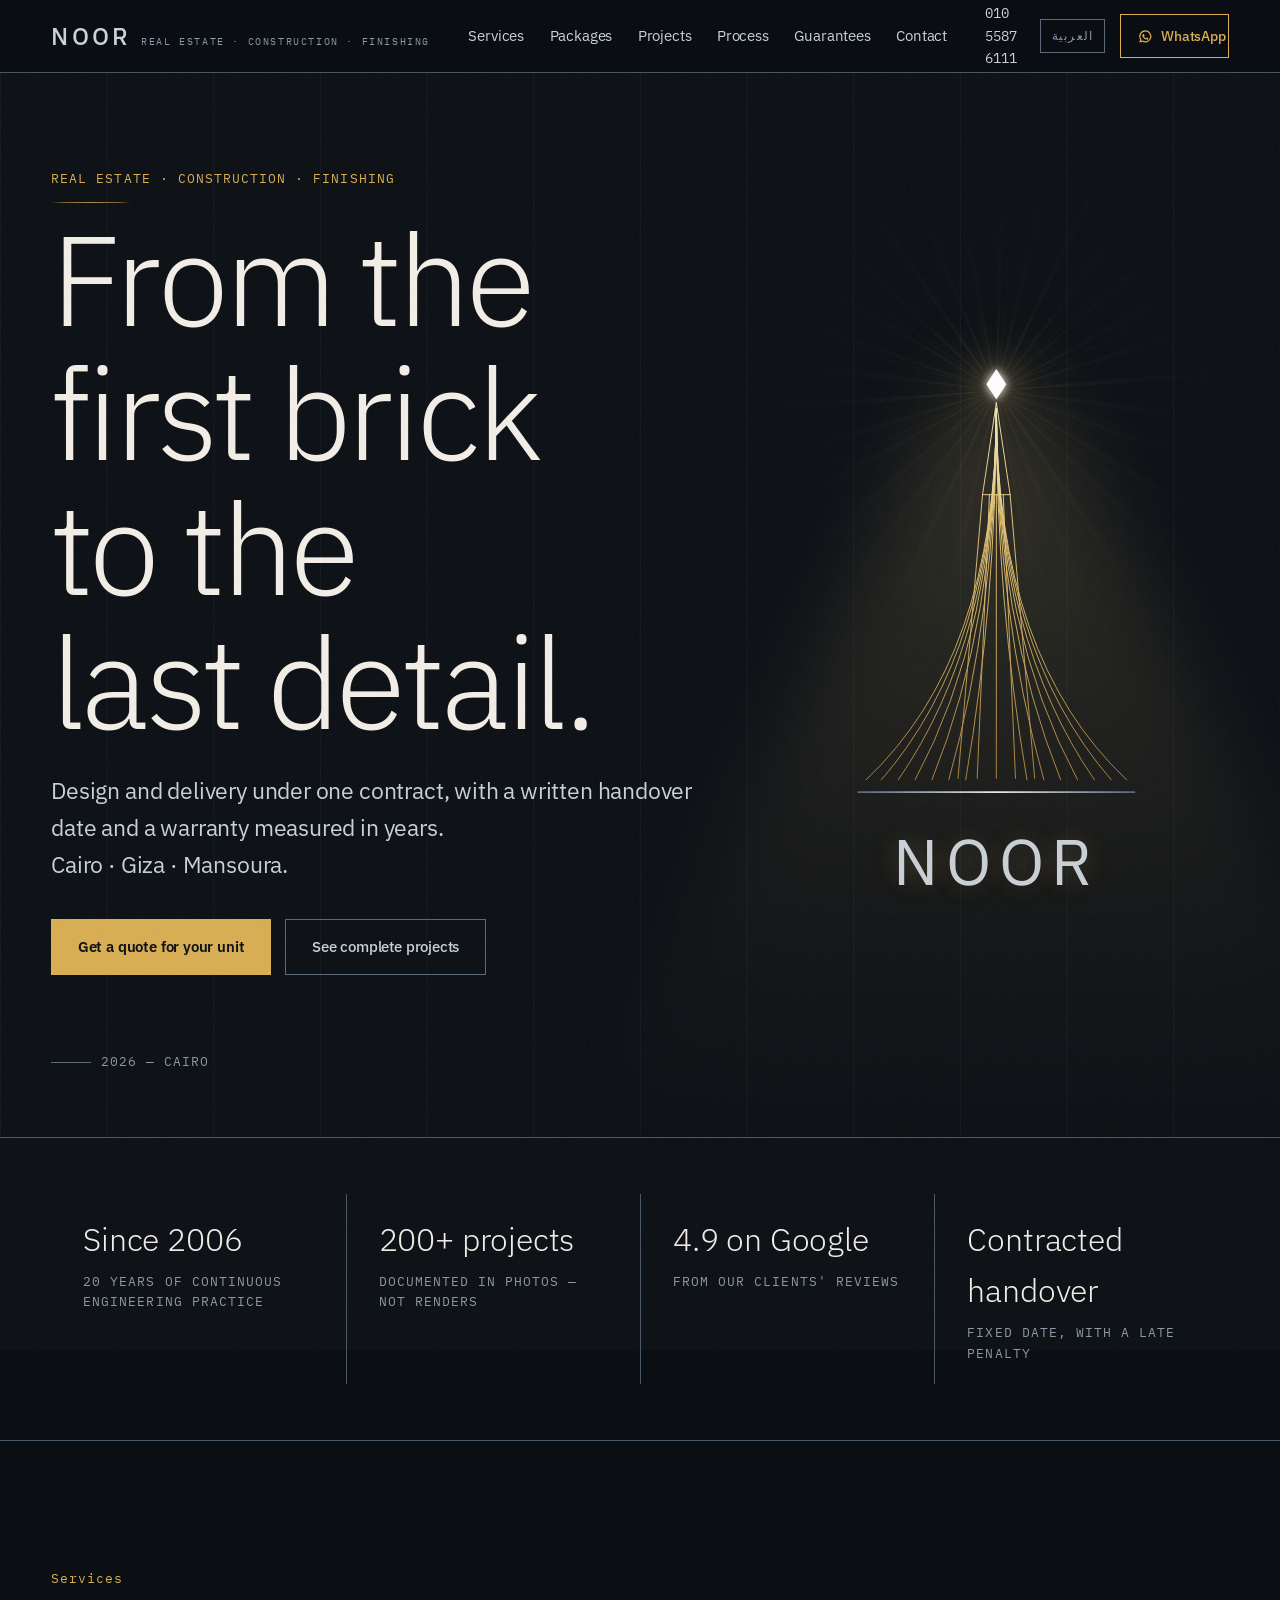
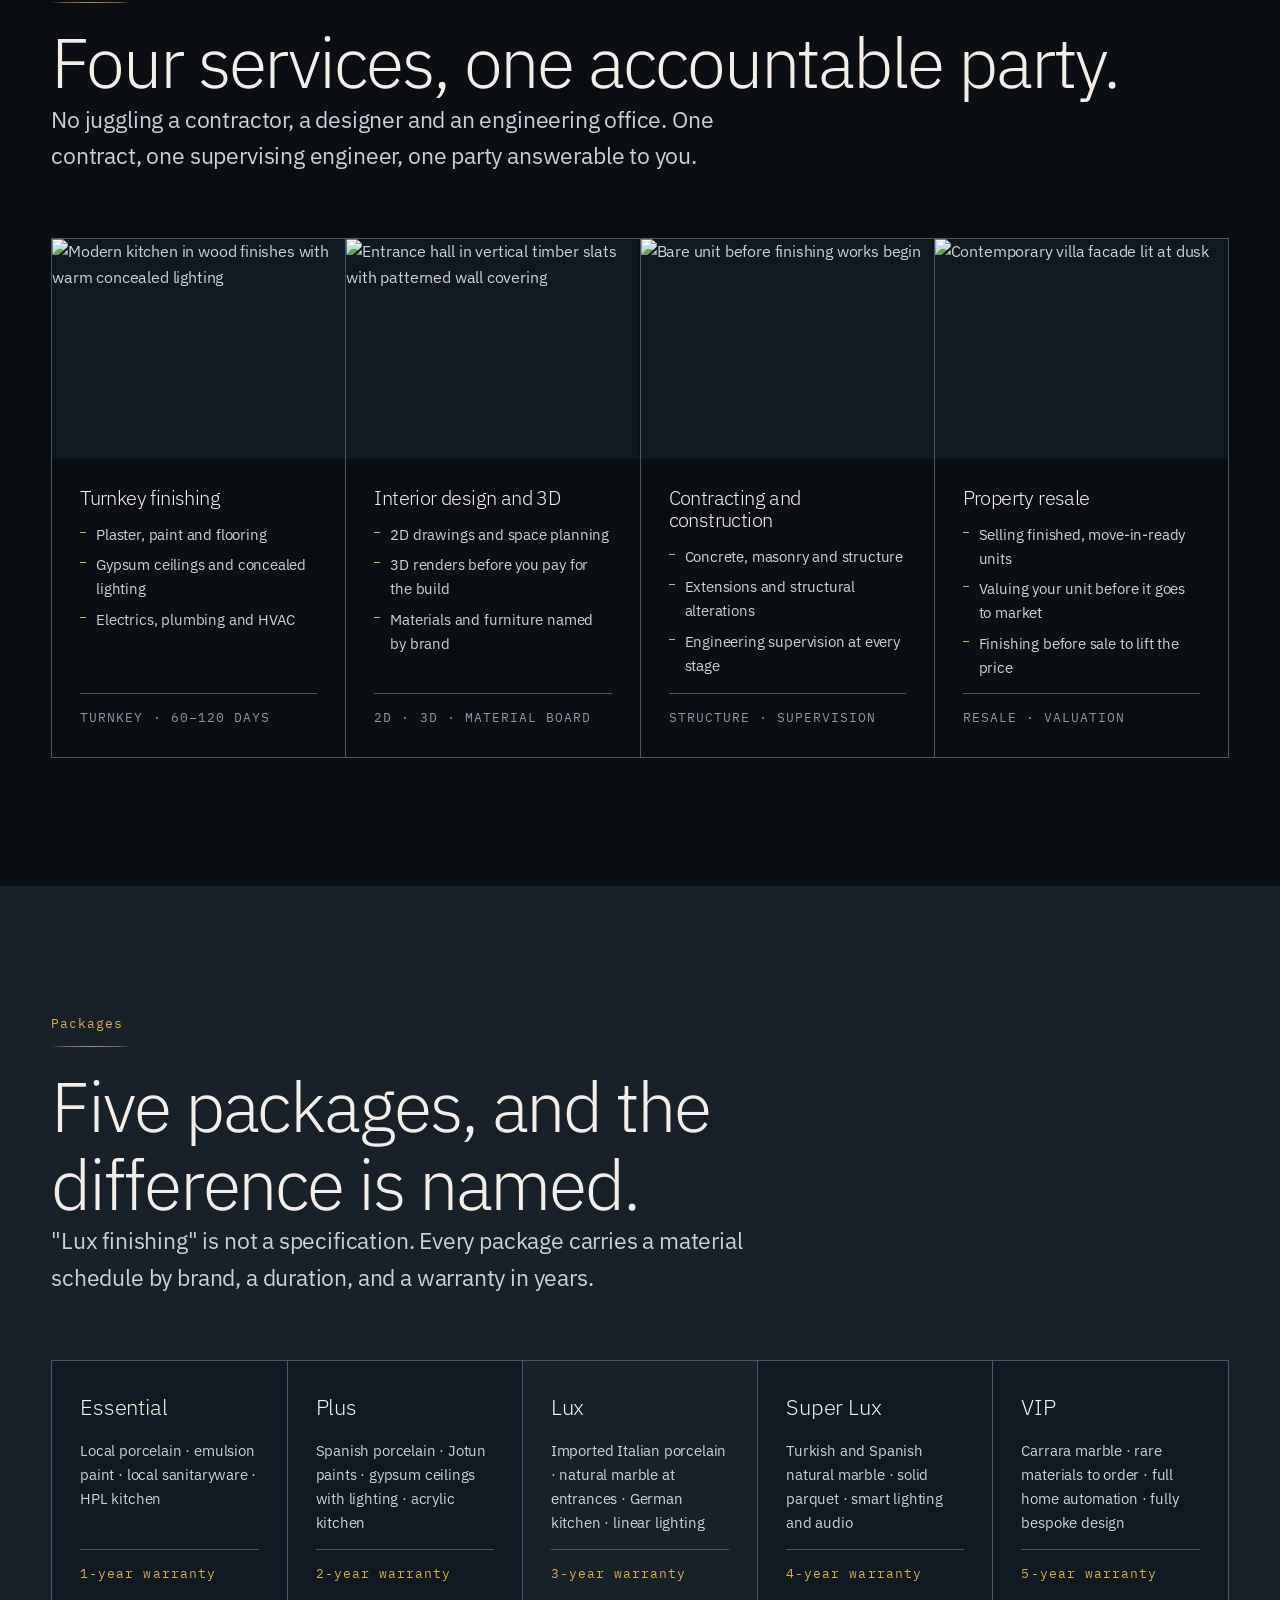
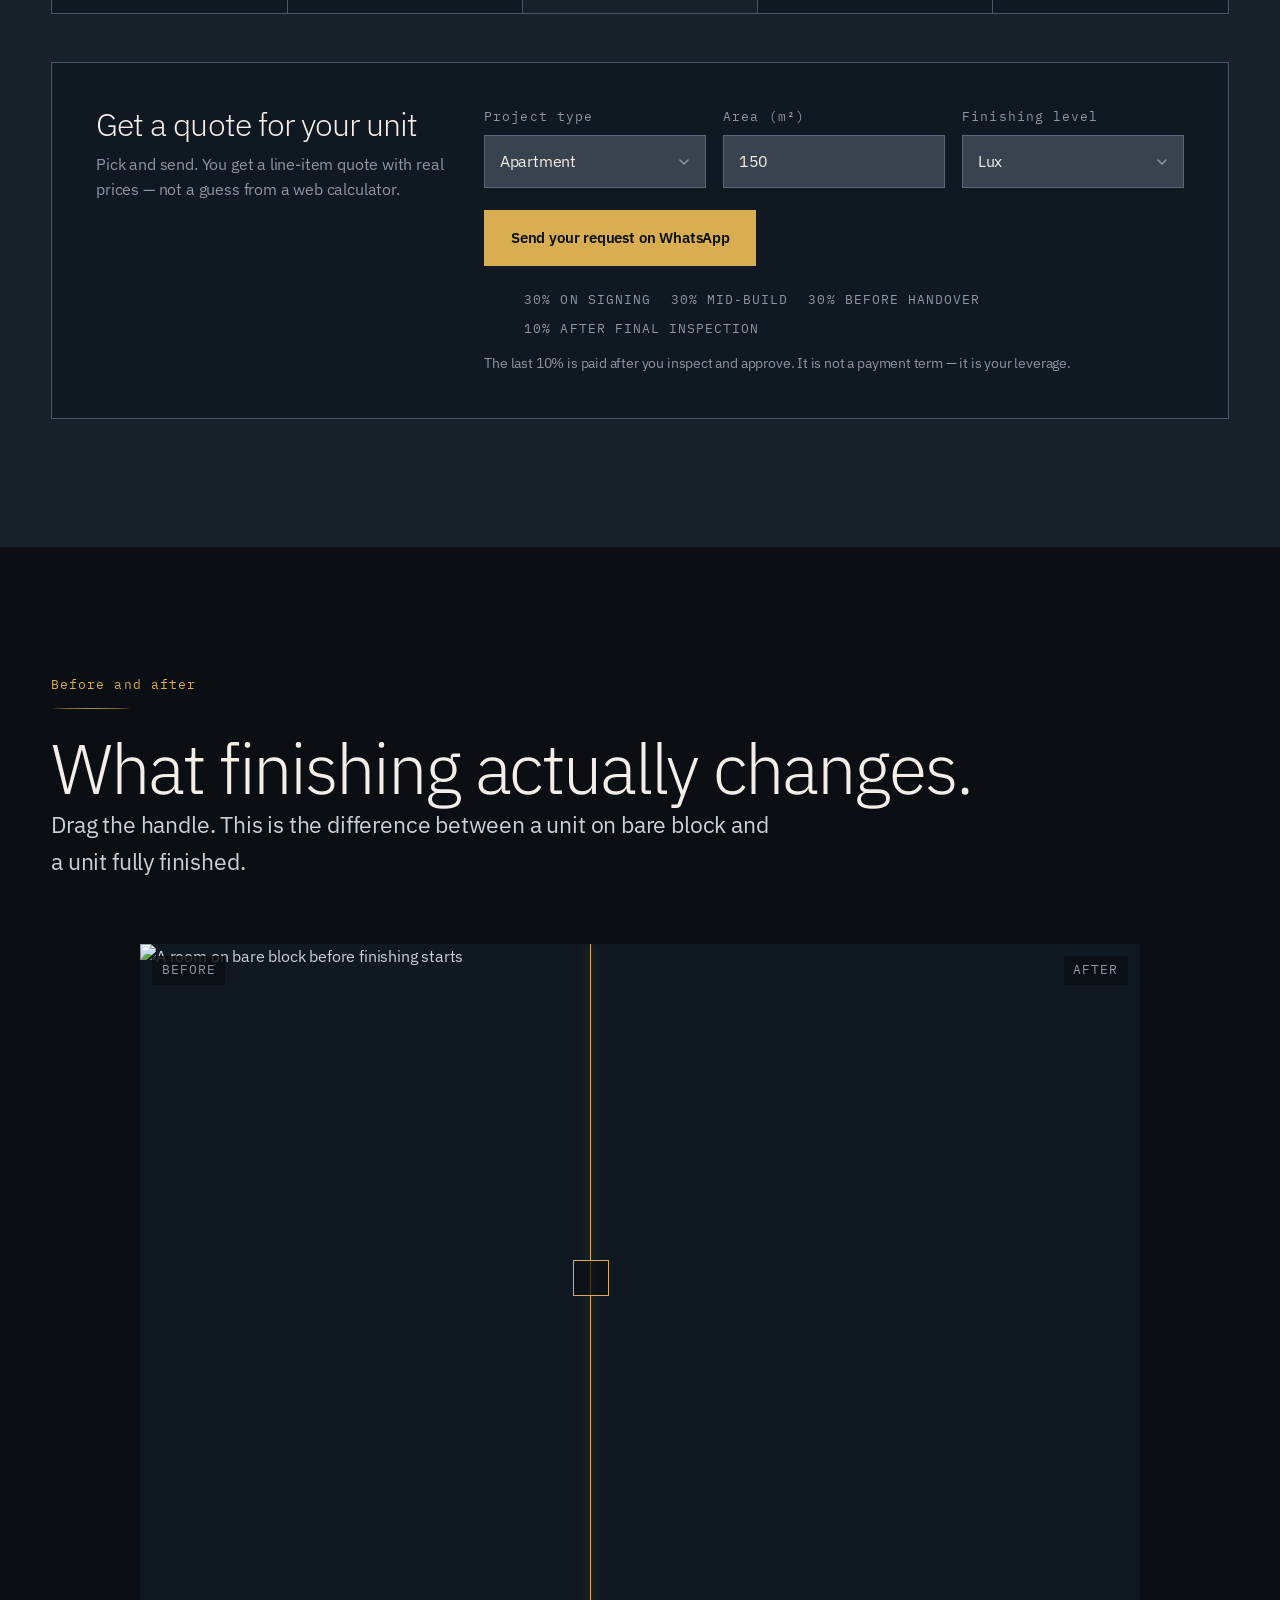
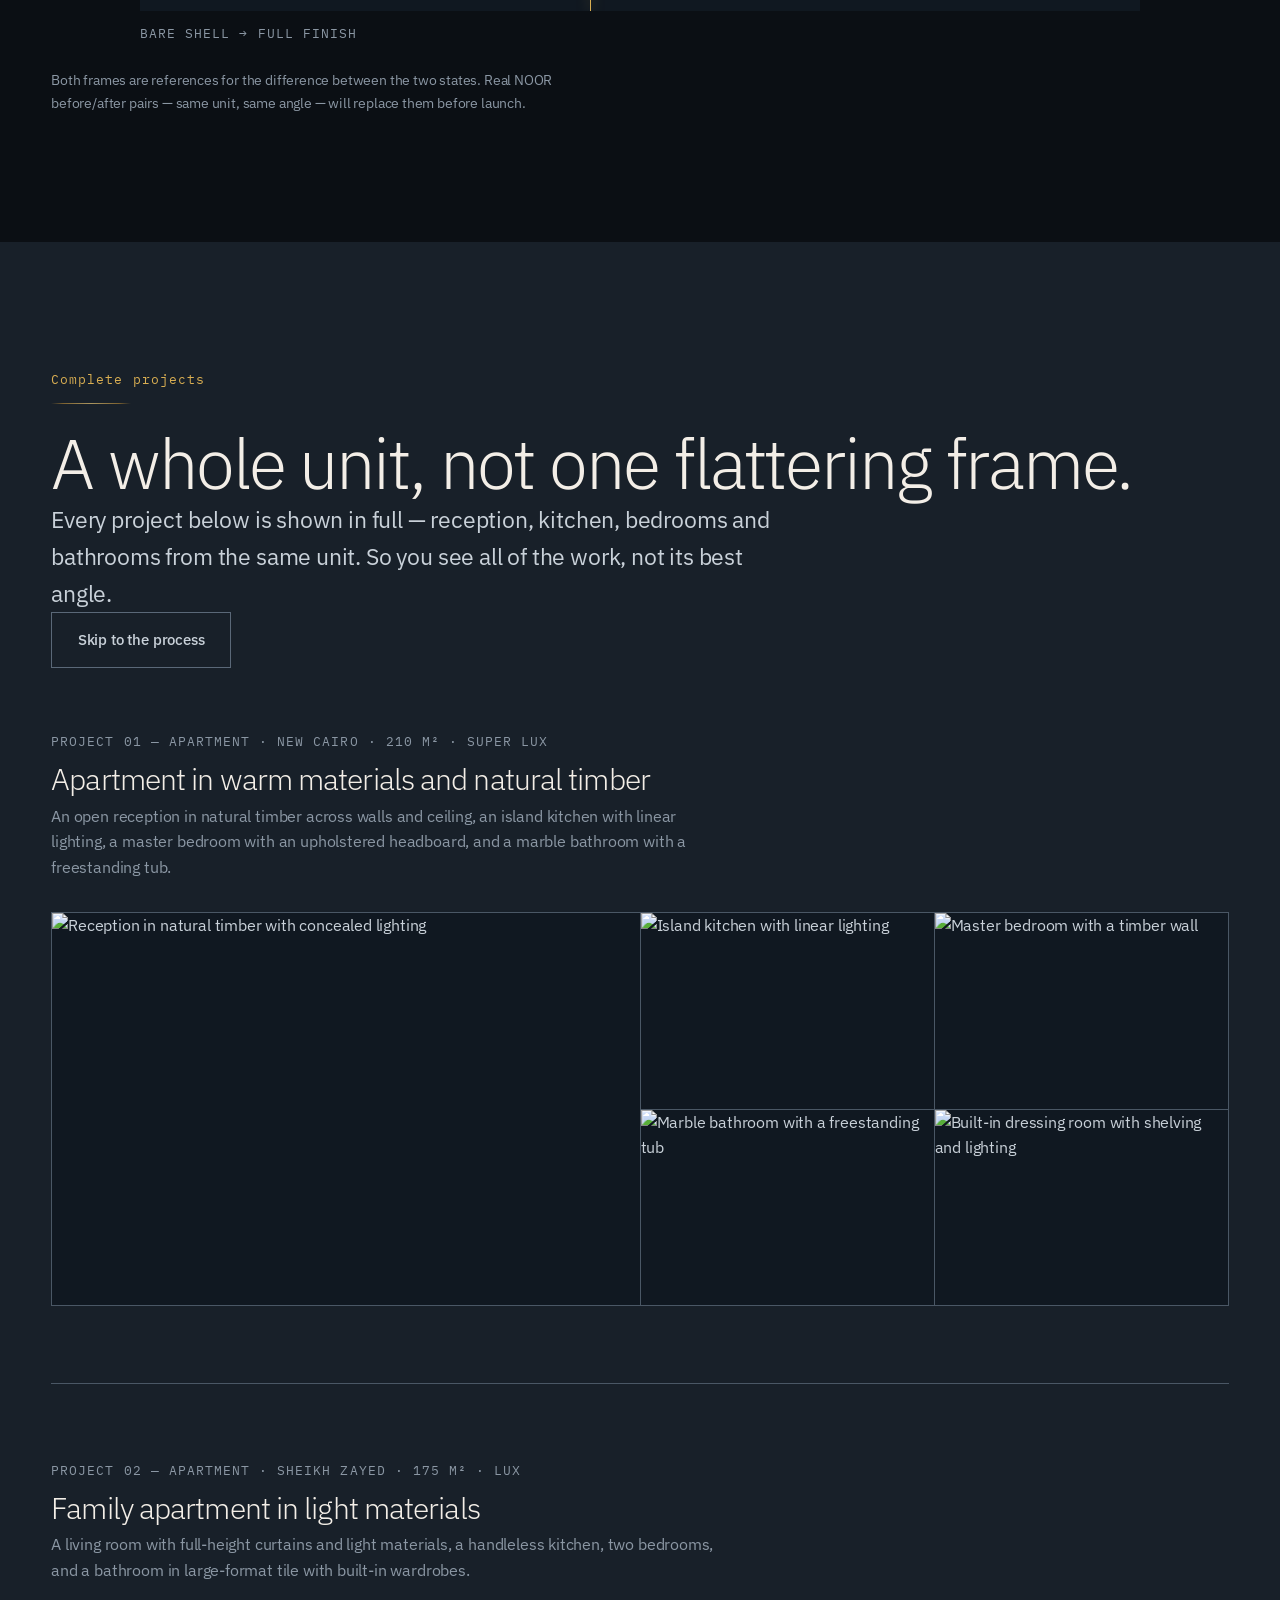
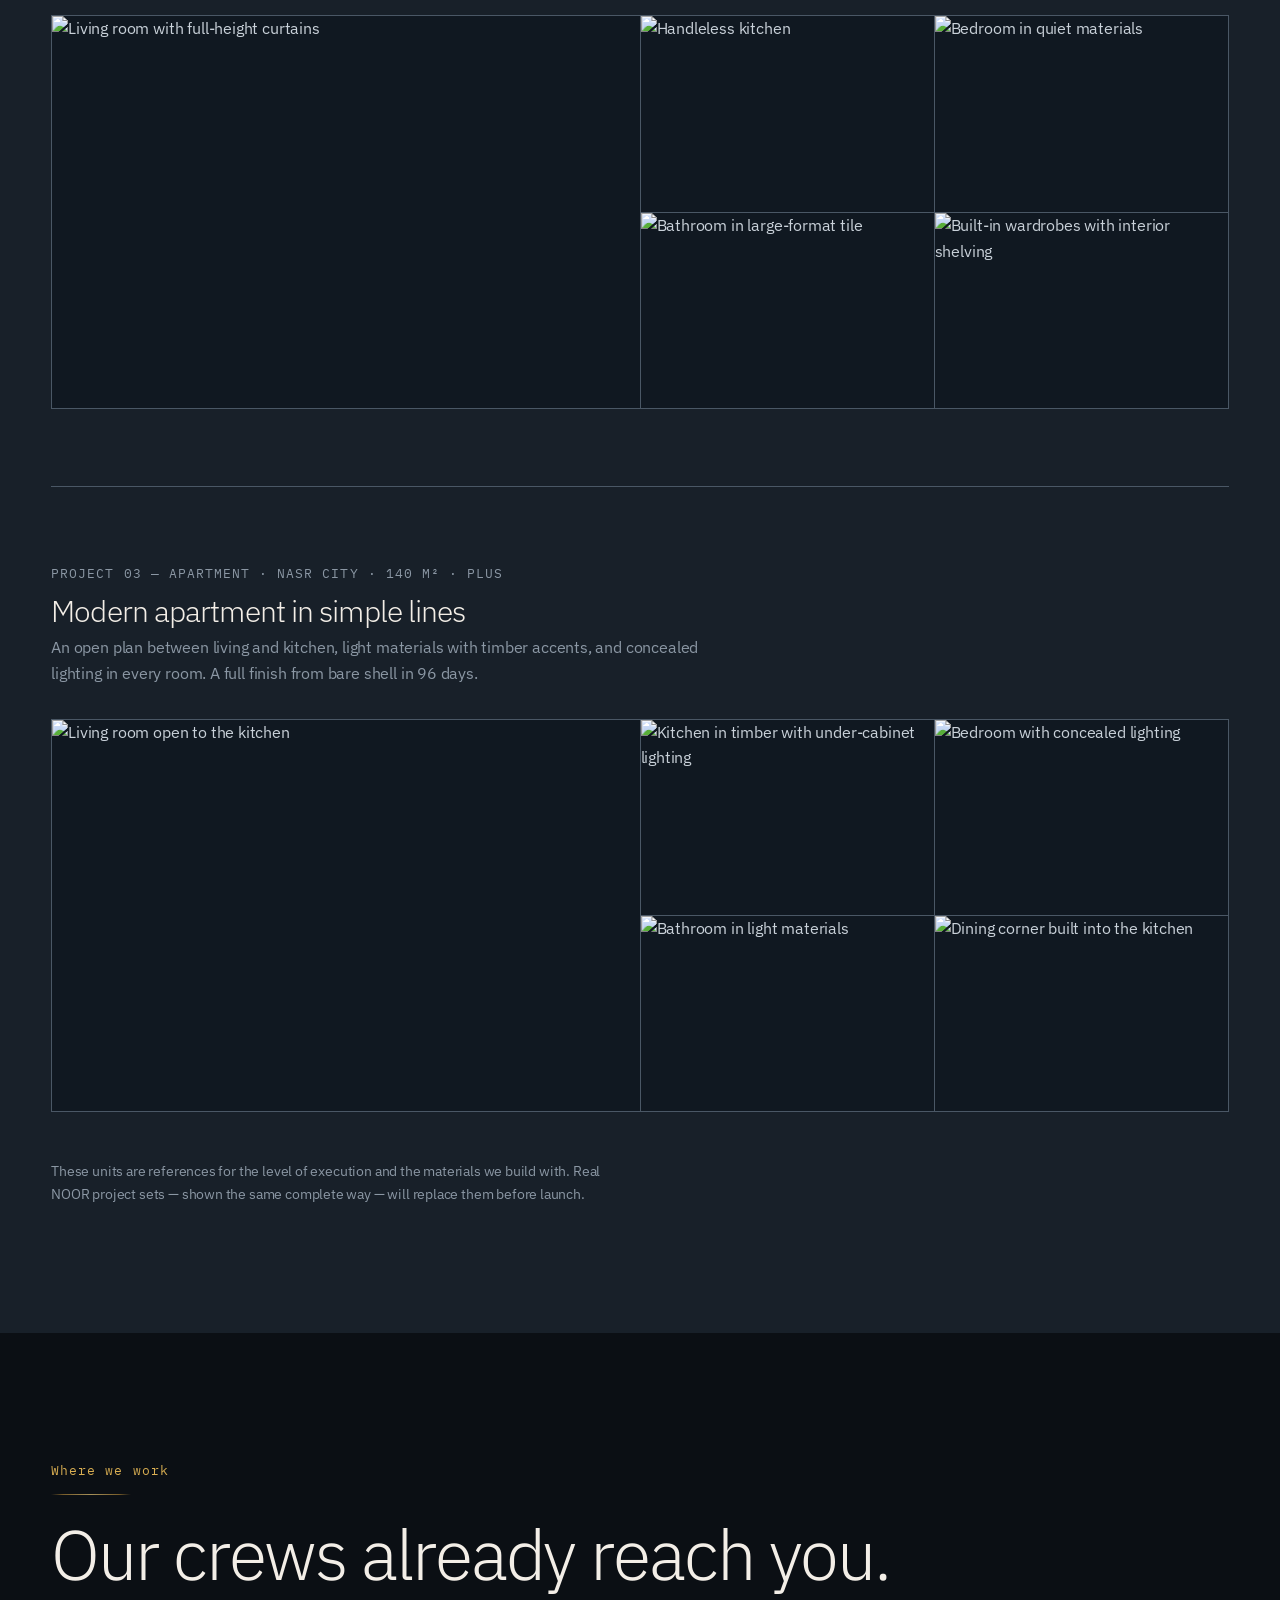
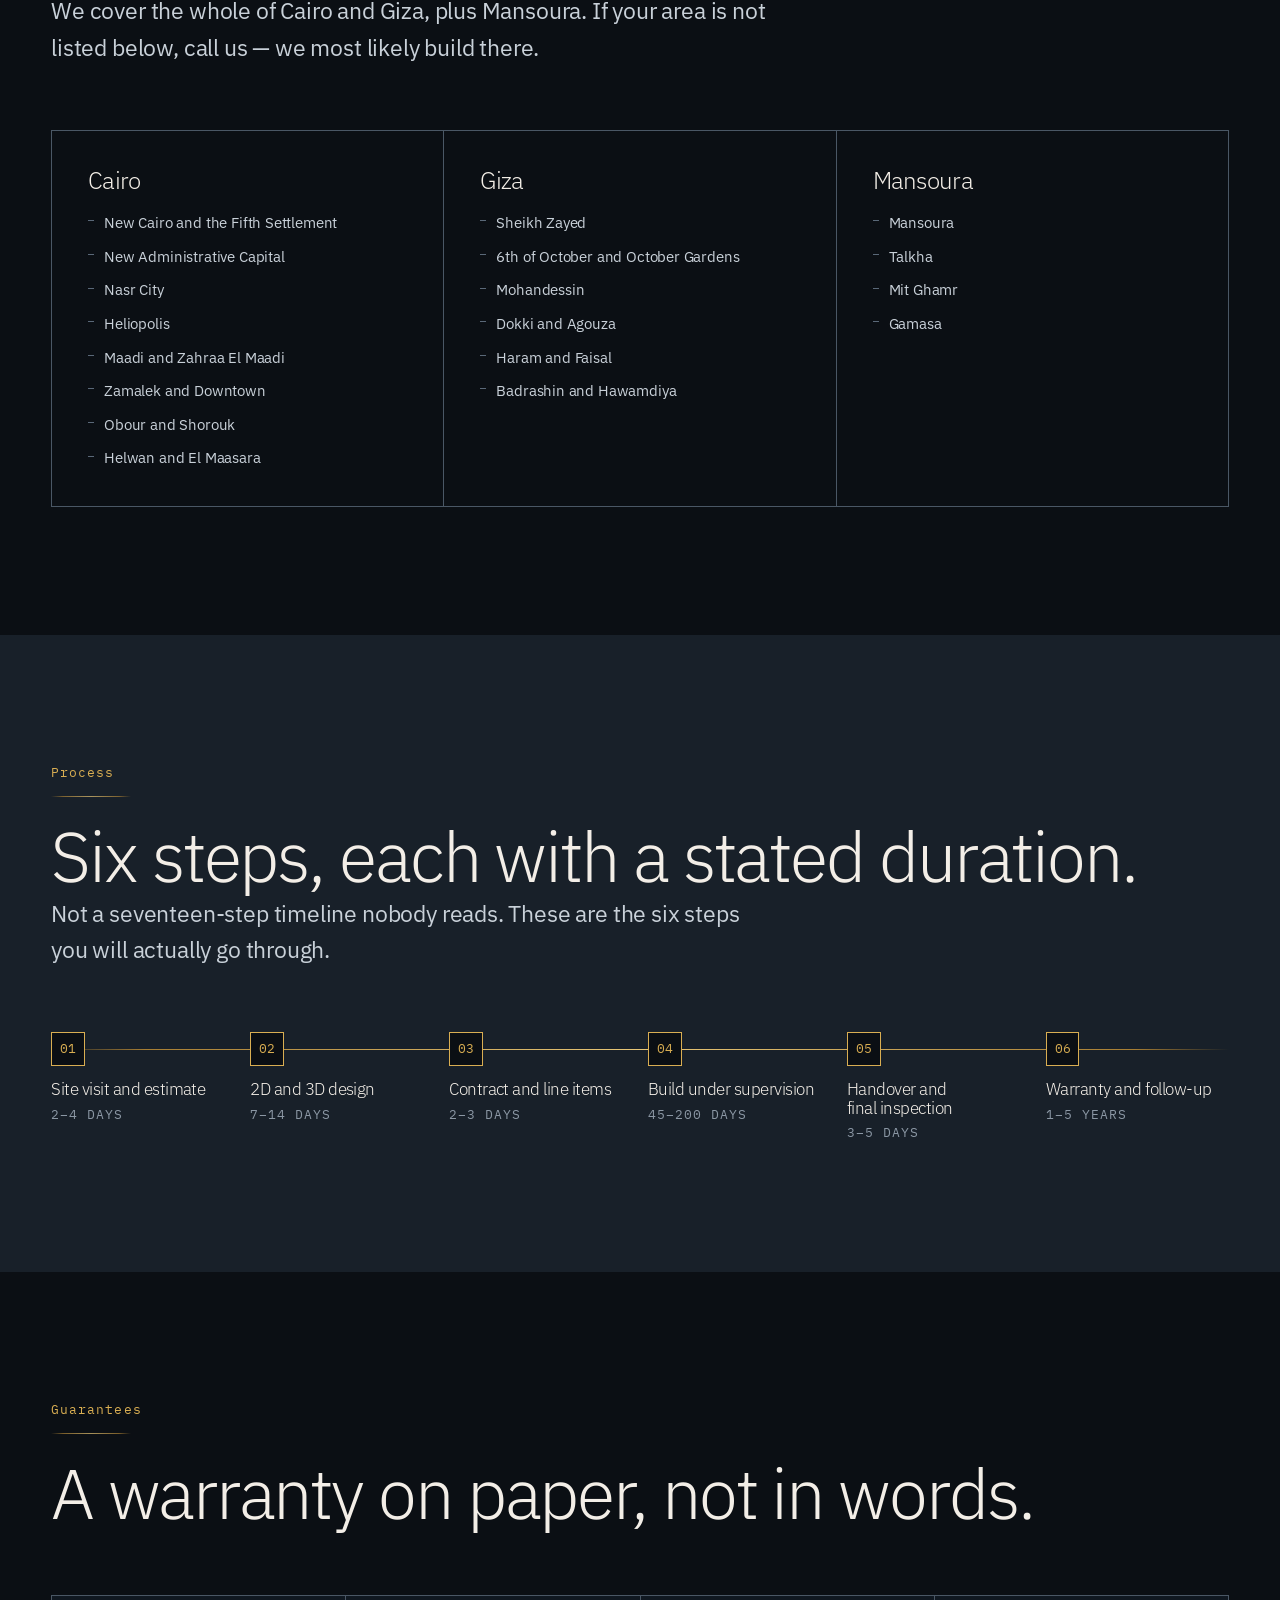
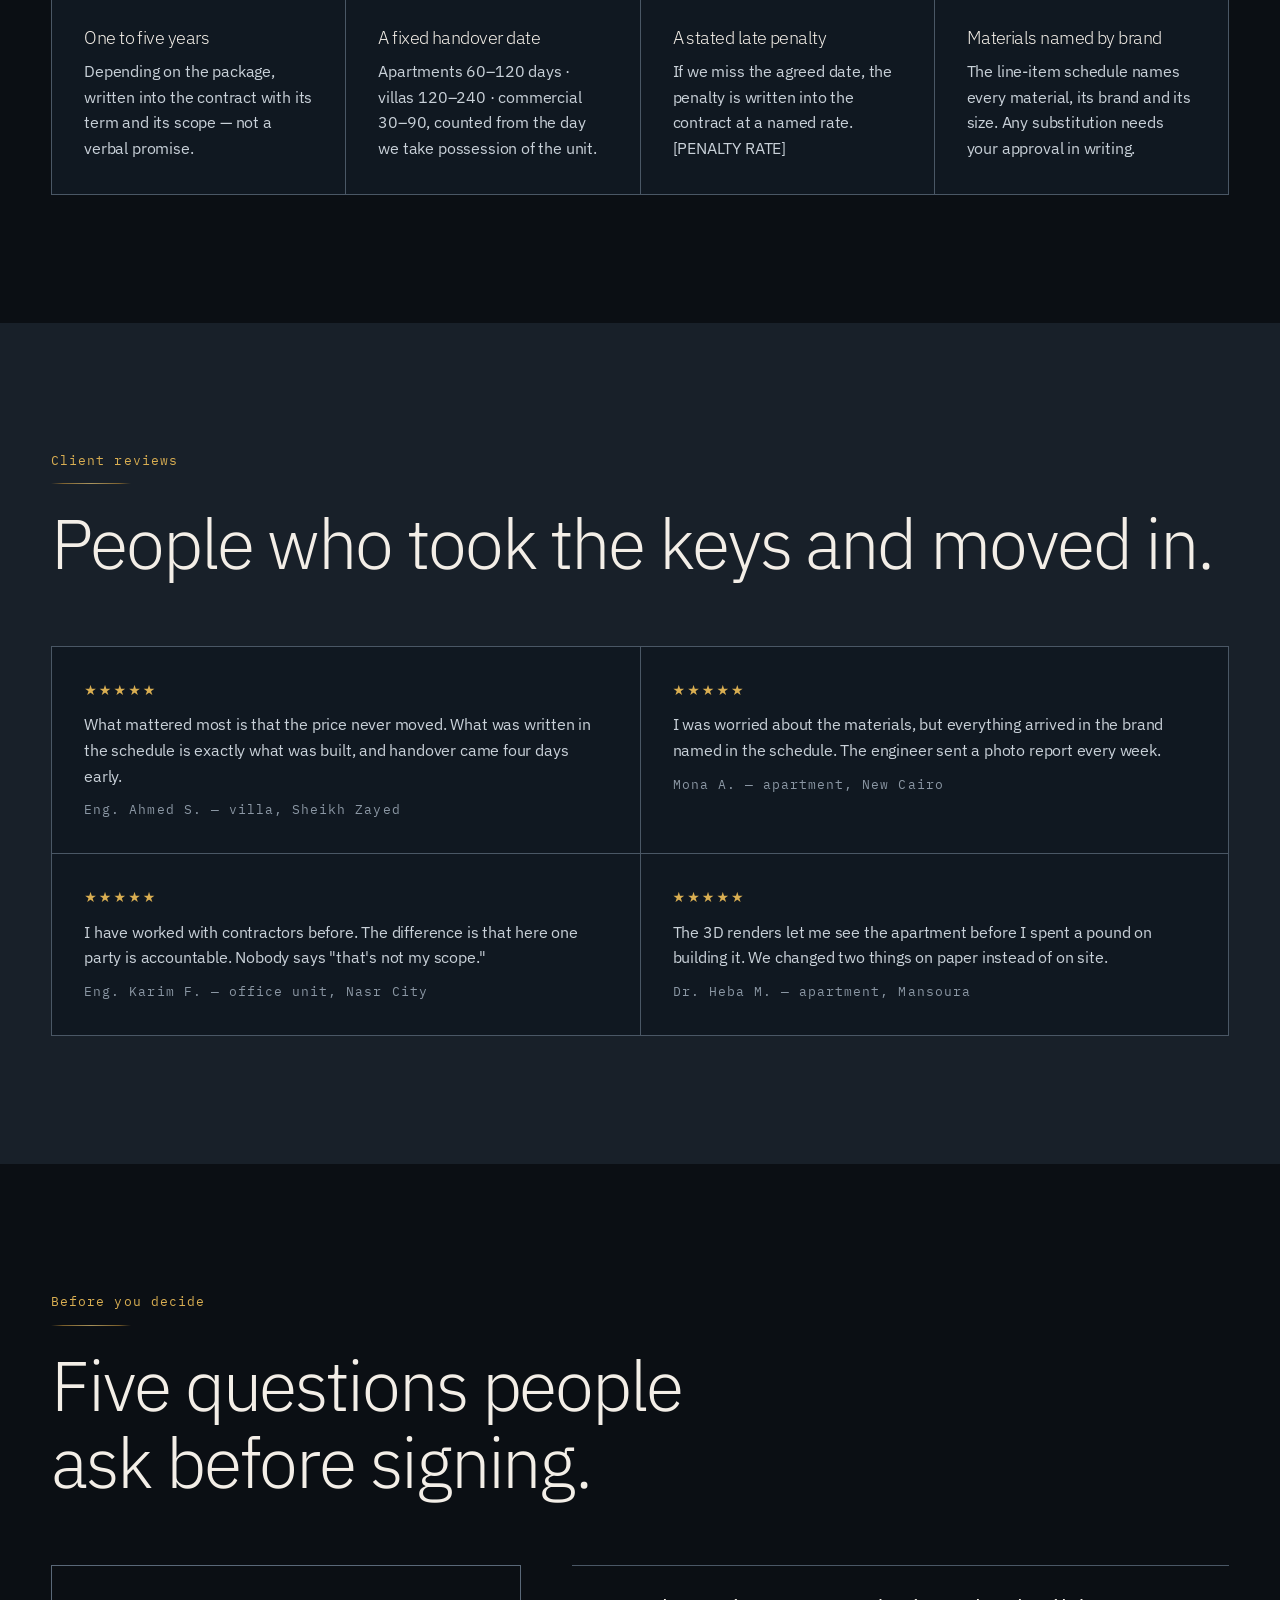
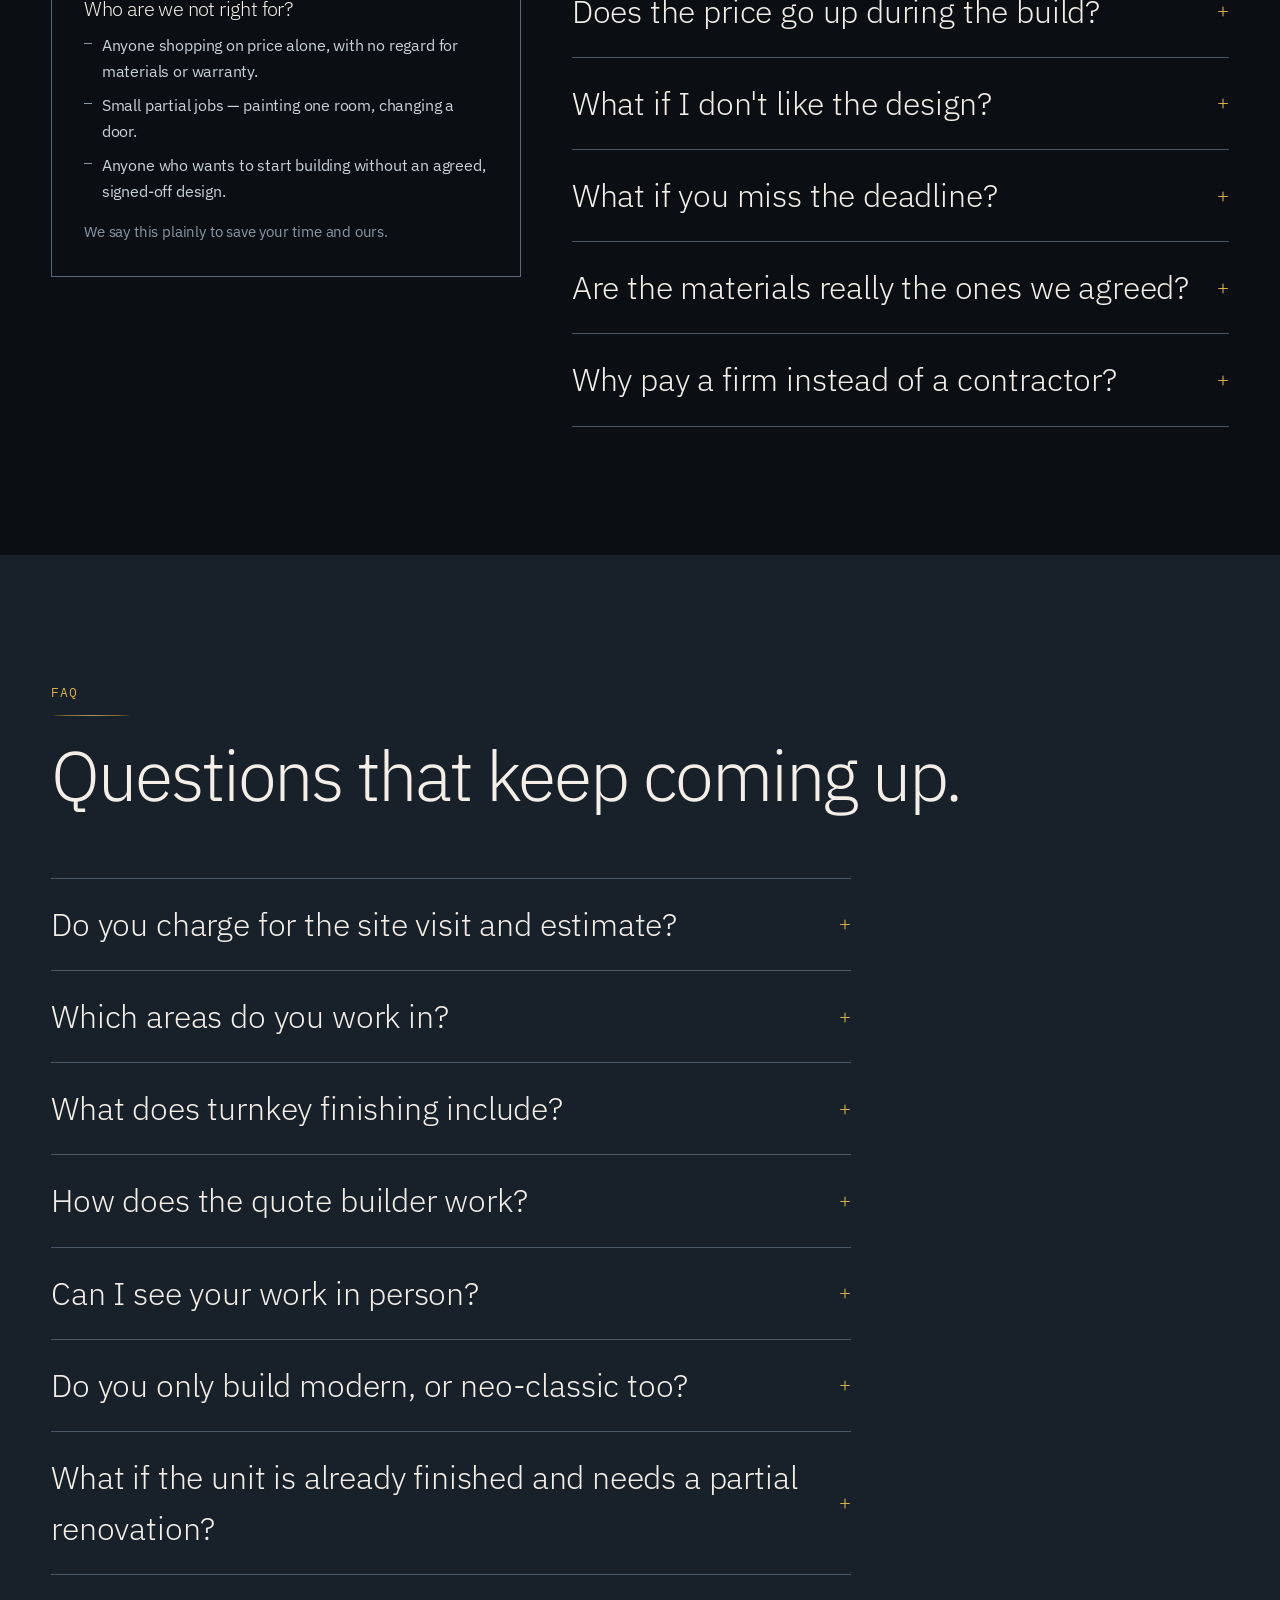
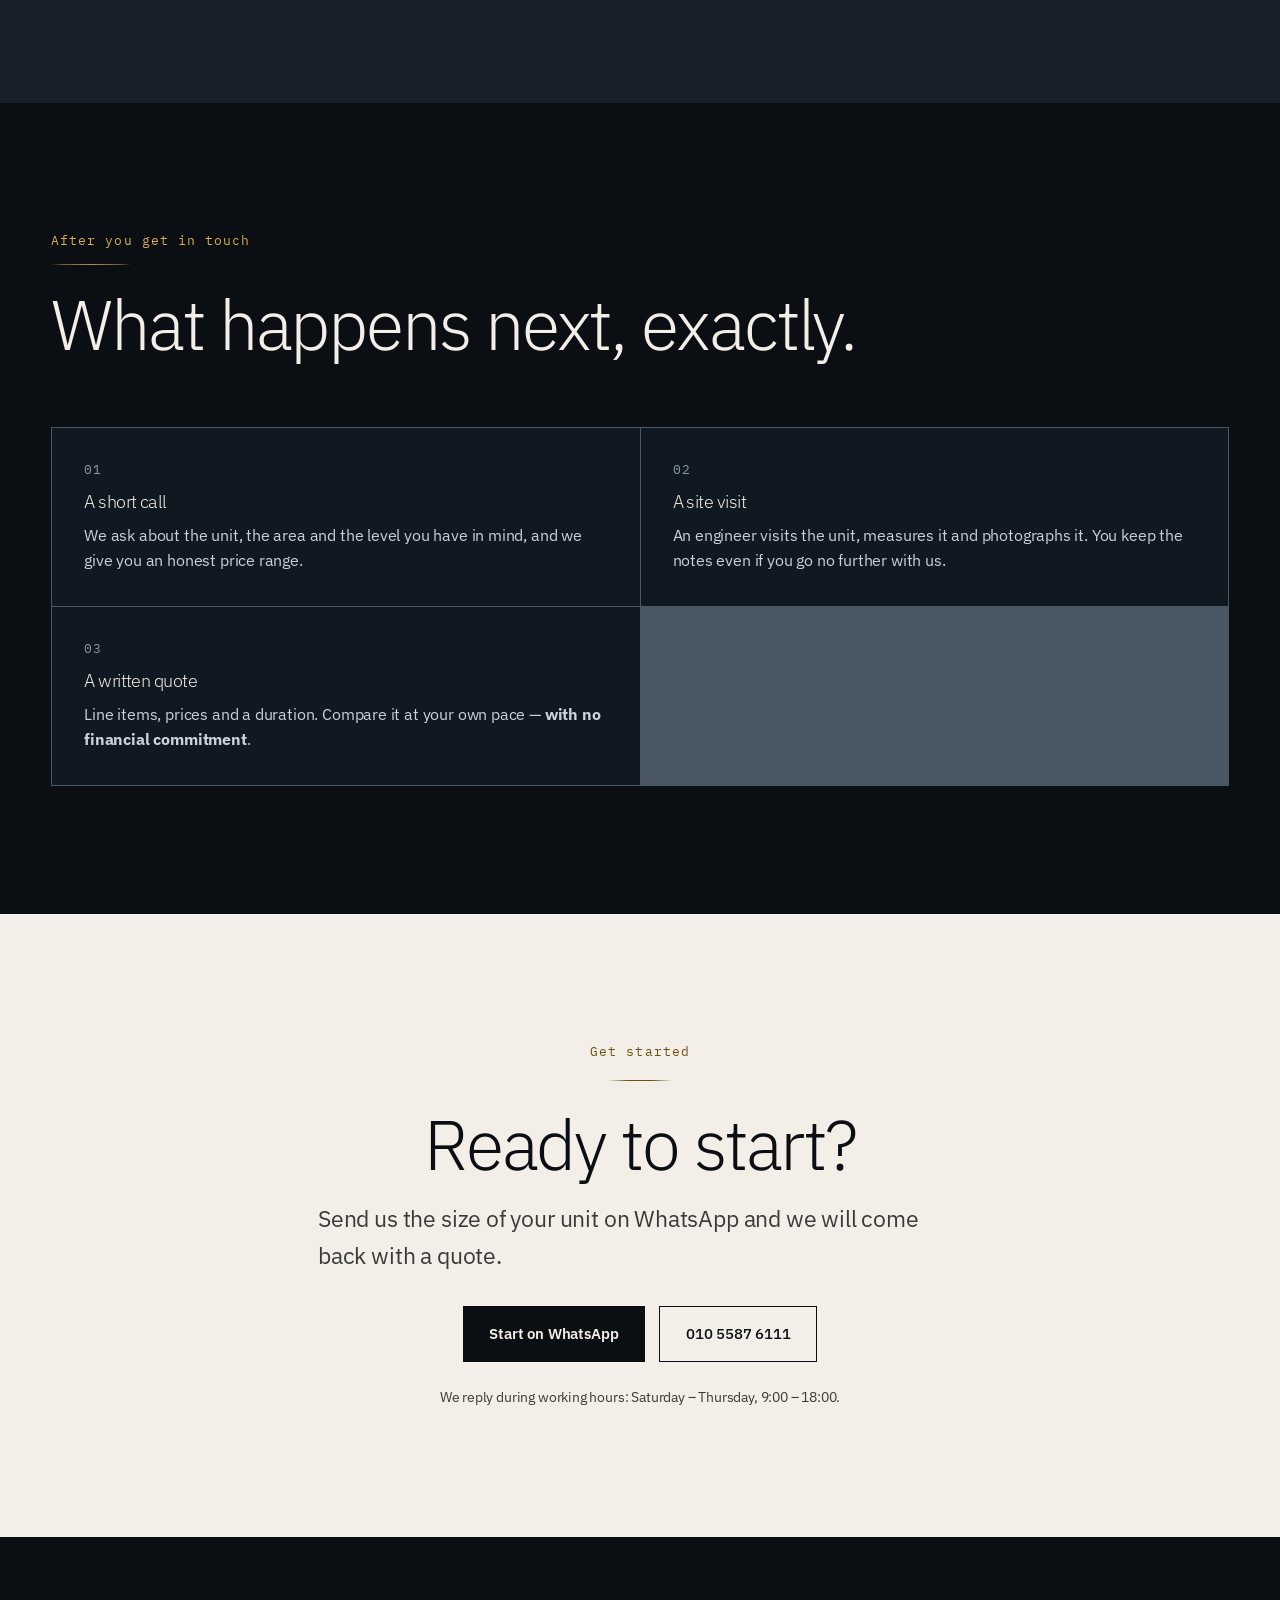
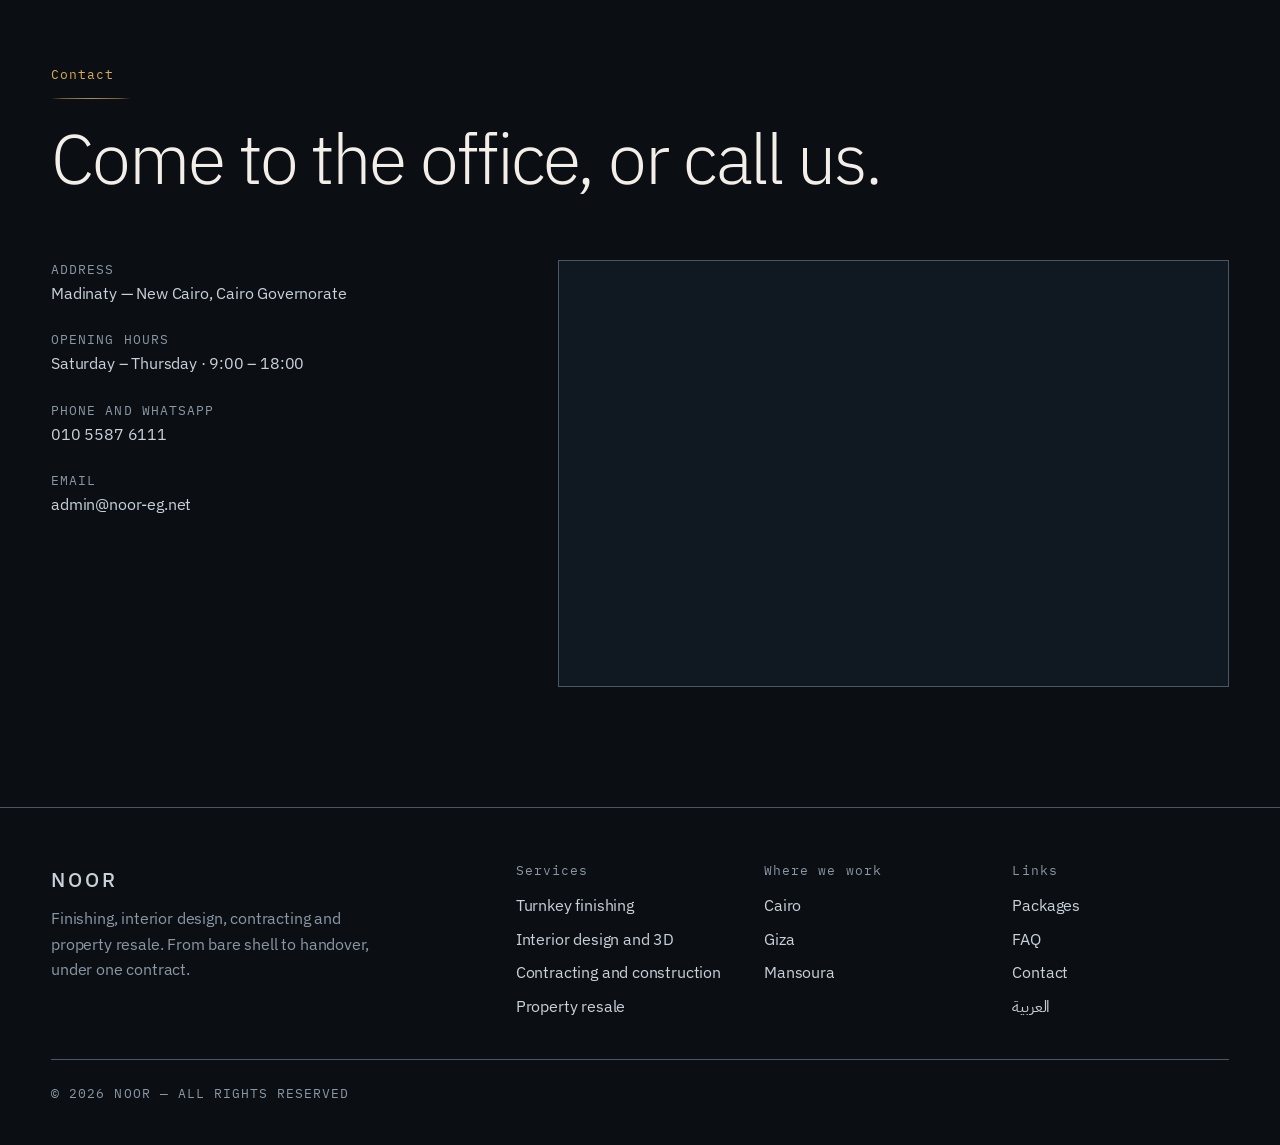
==== en/index.html @ e6eb017e "NOOR bilingual landing page Static Arabic (RTL) + English site, GSAP scroll animation, Caddy contain" ====
<!doctype html>
<html lang="en" dir="ltr">
<head>
<meta charset="utf-8">
<meta name="viewport" content="width=device-width, initial-scale=1">
<title>NOOR — Finishing, Interior Design &amp; Contracting in Egypt | From the First Brick to the Last Detail</title>
<meta name="description" content="NOOR: turnkey finishing, interior design and 3D, contracting, and property resale. A clear contract with a line-item schedule, a written handover date, and a warranty measured in years. Cairo, Giza and Mansoura.">
<link rel="canonical" href="https://noor-eg.net/en/">
<link rel="alternate" hreflang="ar-EG" href="https://noor-eg.net/">
<link rel="alternate" hreflang="en" href="https://noor-eg.net/en/">
<link rel="alternate" hreflang="x-default" href="https://noor-eg.net/">
<link rel="icon" href="../assets/img/favicon.svg" type="image/svg+xml">

<meta property="og:type" content="website">
<meta property="og:locale" content="en_US">
<meta property="og:title" content="NOOR — From the first brick to the last detail.">
<meta property="og:description" content="Design and delivery under one contract, with a written schedule and a warranty measured in years.">
<meta property="og:image" content="https://noor-eg.net/assets/img/og.jpg">
<meta name="twitter:card" content="summary_large_image">

<link rel="preconnect" href="https://fonts.googleapis.com">
<link rel="preconnect" href="https://fonts.gstatic.com" crossorigin>
<link rel="preconnect" href="https://images.pexels.com">
<link rel="preconnect" href="https://images.unsplash.com">
<link rel="stylesheet" href="https://fonts.googleapis.com/css2?family=Alexandria:wght@200..700&family=IBM+Plex+Mono:wght@400;500&family=IBM+Plex+Sans+Arabic:wght@300;400;500;600&family=IBM+Plex+Sans:wght@300;400;500;600&display=swap">
<link rel="stylesheet" href="../assets/css/noor.css?v=3">
<script>document.documentElement.classList.add('js')</script>
</head>
<body>

<a class="skip" href="#main">Skip to content</a>
<div class="grain" aria-hidden="true"></div>

<!-- ── S0 · HEADER ────────────────────────────────────────────────────── -->
<header class="hdr" id="hdr">
  <div class="wrap hdr__in">
    <a class="brand" href="#" aria-label="NOOR — home">
      <span class="brand__mark shimmer" data-word="NOOR">NOOR</span>
      <span class="brand__tag">REAL ESTATE · CONSTRUCTION · FINISHING</span>
    </a>

    <nav class="nav" aria-label="Main navigation">
      <a href="#services">Services</a>
      <a href="#packages">Packages</a>
      <a href="#work">Projects</a>
      <a href="#process">Process</a>
      <a href="#guarantees">Guarantees</a>
      <a href="#contact">Contact</a>
    </nav>

    <div class="hdr__aside">
      <a class="hdr__tel" href="tel:+201055876111">010 5587 6111</a>
      <a class="lang" href="../" hreflang="ar" lang="ar" dir="rtl" aria-label="العربية">العربية</a>
      <a class="btn btn--gold-line" aria-label="WhatsApp" href="https://wa.me/201055876111?text=Hello%2C%20I%27d%20like%20to%20ask%20about%20finishing" rel="noopener">
        <svg viewBox="0 0 24 24" fill="currentColor" aria-hidden="true"><path d="M12 2a10 10 0 0 0-8.6 15.1L2 22l5-1.3A10 10 0 1 0 12 2m0 2a8 8 0 1 1-4.1 14.9l-.3-.2-2.6.7.7-2.5-.2-.3A8 8 0 0 1 12 4m-3.4 4c-.2 0-.5.1-.7.4s-.9.9-.9 2.1.9 2.5 1 2.6c.1.2 1.7 2.8 4.3 3.8 2.1.8 2.6.7 3 .6.5 0 1.5-.6 1.7-1.2s.2-1.1.2-1.2l-.6-.3-1.6-.8c-.2 0-.4-.1-.6.1l-.8 1c-.2.2-.3.2-.5.1s-1-.4-1.9-1.2c-.7-.6-1.2-1.4-1.3-1.6s0-.4.1-.5l.4-.5.3-.5v-.4l-.8-1.9c-.2-.5-.4-.4-.6-.5z"/></svg>
        <span>WhatsApp</span>
      </a>
    </div>
  </div>
</header>

<main id="main">

<!-- ── S1 · HERO ──────────────────────────────────────────────────────── -->
<section class="hero" id="hero">
  <div class="colrules" aria-hidden="true"></div>

  <div class="wrap hero__grid">
    <div class="hero__copy">
      <span class="eyebrow">REAL ESTATE · CONSTRUCTION · FINISHING</span>
      <div class="gold-rule" style="inline-size:5rem" aria-hidden="true"></div>
      <h1 id="hero-h1">From the first brick to the last detail.</h1>
      <p class="lead">Design and delivery under one contract, with a written handover date and a warranty measured in years.<br>
        Cairo · Giza · Mansoura.</p>
      <div class="hero__cta">
        <a class="btn btn--gold" href="#packages">Get a quote for your unit</a>
        <a class="btn btn--ghost" href="#work">See complete projects</a>
      </div>
      <p class="hero__cue meta">2026 — CAIRO</p>
    </div>

    <div class="tower-wrap">
      <!-- The light layers are anchored to the gem, not to the hero. -->
      <div class="beam" aria-hidden="true"></div>
      <div class="beam2" aria-hidden="true"></div>
      <div class="cone" aria-hidden="true"></div>
      <svg class="tower" viewBox="0 0 400 600" width="400" height="600" role="img" aria-label="The NOOR tower — the brand mark">
        <defs>
          <linearGradient id="gl" x1="200" y1="26" x2="200" y2="600" gradientUnits="userSpaceOnUse">
            <stop offset="0" stop-color="#F6EFD2"/>
            <stop offset="0.35" stop-color="#E8C777"/>
            <stop offset="1" stop-color="#A77E33"/>
          </linearGradient>
          <linearGradient id="sl" x1="24" y1="0" x2="376" y2="0" gradientUnits="userSpaceOnUse">
            <stop offset="0" stop-color="#5A6878"/><stop offset="0.5" stop-color="#E4EAF0"/><stop offset="1" stop-color="#5A6878"/>
          </linearGradient>
        </defs>
        <!-- DOM order IS the ignition order: gem → spire → mast → shaft → ribs inner→outer → base -->
        <path class="gem" d="M200 26 L213 46 L200 66 L187 46 Z" fill="#FFFFFF"/>
        <g fill="none" stroke="url(#gl)" stroke-width="1.25" stroke-linecap="round" stroke-linejoin="round">
          <path pathLength="1" d="M200 70 L182 190"/>
          <path pathLength="1" d="M200 70 L218 190"/>
          <path pathLength="1" d="M182 190 L218 190"/>
          <path pathLength="1" d="M200 190 L200 560"/>
          <path pathLength="1" d="M191 190 L175 560"/>
          <path pathLength="1" d="M209 190 L225 560"/>
          <path pathLength="1" d="M182 190 L150 560"/>
          <path pathLength="1" d="M218 190 L250 560"/>
          <path pathLength="1" d="M200 78 Q200 330 160 562"/>
          <path pathLength="1" d="M200 78 Q200 330 240 562"/>
          <path pathLength="1" d="M200 78 Q200 342 138 562"/>
          <path pathLength="1" d="M200 78 Q200 342 262 562"/>
          <path pathLength="1" d="M200 78 Q200 354 116 562"/>
          <path pathLength="1" d="M200 78 Q200 354 284 562"/>
          <path pathLength="1" d="M200 78 Q200 366 94 562"/>
          <path pathLength="1" d="M200 78 Q200 366 306 562"/>
          <path pathLength="1" d="M200 78 Q200 378 72 562"/>
          <path pathLength="1" d="M200 78 Q200 378 328 562"/>
          <path pathLength="1" d="M200 78 Q200 390 50 562"/>
          <path pathLength="1" d="M200 78 Q200 390 350 562"/>
          <path pathLength="1" d="M200 78 Q200 402 30 562"/>
          <path pathLength="1" d="M200 78 Q200 402 370 562"/>
        </g>
        <path pathLength="1" d="M20 578 L380 578" fill="none" stroke="url(#sl)" stroke-width="2.5" stroke-linecap="round"/>
      </svg>
      <p class="tower-mark shimmer" data-word="NOOR">NOOR</p>
    </div>
  </div>
</section>

<!-- ── S2 · TRUST STRIP — static numbers, no count-up ─────────────────── -->
<section class="trust" aria-label="Track record">
  <div class="wrap">
    <div class="trust__grid">
      <div class="trust__cell reveal">
        <p class="trust__n">Since 2006</p>
        <p class="trust__l meta">20 years of continuous engineering practice</p>
      </div>
      <div class="trust__cell reveal" style="--d:80ms">
        <p class="trust__n">200+ projects</p>
        <p class="trust__l meta">Documented in photos — not renders</p>
      </div>
      <div class="trust__cell reveal" style="--d:160ms">
        <p class="trust__n">4.9 on Google</p>
        <p class="trust__l meta">From our clients' reviews</p>
      </div>
      <div class="trust__cell reveal" style="--d:240ms">
        <p class="trust__n">Contracted handover</p>
        <p class="trust__l meta">Fixed date, with a late penalty</p>
      </div>
    </div>
  </div>
</section>

<!-- ── S3 · SERVICES — 4 pillars ──────────────────────────────────────── -->
<section id="services">
  <div class="wrap">
    <div class="sec-head">
      <span class="eyebrow">Services</span>
      <div class="gold-rule" aria-hidden="true"></div>
      <h2>Four services, one accountable party.</h2>
      <p class="lead">No juggling a contractor, a designer and an engineering office. One contract, one supervising engineer, one party answerable to you.</p>
    </div>

    <div class="pillars">
      <article class="pillar">
        <div class="pillar__media clipmask"><img src="https://images.pexels.com/photos/8089079/pexels-photo-8089079.jpeg?auto=compress&cs=tinysrgb&w=800&h=600&fit=crop" alt="Modern kitchen in wood finishes with warm concealed lighting" width="800" height="600" loading="lazy" decoding="async"></div>
        <div class="pillar__body">
          <h3>Turnkey finishing</h3>
          <ul>
            <li>Plaster, paint and flooring</li>
            <li>Gypsum ceilings and concealed lighting</li>
            <li>Electrics, plumbing and HVAC</li>
          </ul>
          <p class="meta">TURNKEY · 60–120 DAYS</p>
        </div>
      </article>

      <article class="pillar">
        <div class="pillar__media clipmask" style="--d:100ms"><img src="https://images.pexels.com/photos/6908566/pexels-photo-6908566.jpeg?auto=compress&cs=tinysrgb&w=800&h=600&fit=crop" alt="Entrance hall in vertical timber slats with patterned wall covering" width="800" height="600" loading="lazy" decoding="async"></div>
        <div class="pillar__body">
          <h3>Interior design and 3D</h3>
          <ul>
            <li>2D drawings and space planning</li>
            <li>3D renders before you pay for the build</li>
            <li>Materials and furniture named by brand</li>
          </ul>
          <p class="meta">2D · 3D · MATERIAL BOARD</p>
        </div>
      </article>

      <article class="pillar">
        <div class="pillar__media clipmask" style="--d:200ms"><img src="https://images.pexels.com/photos/7937308/pexels-photo-7937308.jpeg?auto=compress&cs=tinysrgb&w=800&h=600&fit=crop" alt="Bare unit before finishing works begin" width="800" height="600" loading="lazy" decoding="async"></div>
        <div class="pillar__body">
          <h3>Contracting and construction</h3>
          <ul>
            <li>Concrete, masonry and structure</li>
            <li>Extensions and structural alterations</li>
            <li>Engineering supervision at every stage</li>
          </ul>
          <p class="meta">STRUCTURE · SUPERVISION</p>
        </div>
      </article>

      <article class="pillar">
        <div class="pillar__media clipmask" style="--d:300ms"><img src="https://images.pexels.com/photos/13752348/pexels-photo-13752348.jpeg?auto=compress&cs=tinysrgb&w=800&h=600&fit=crop" alt="Contemporary villa facade lit at dusk" width="800" height="600" loading="lazy" decoding="async"></div>
        <div class="pillar__body">
          <h3>Property resale</h3>
          <ul>
            <li>Selling finished, move-in-ready units</li>
            <li>Valuing your unit before it goes to market</li>
            <li>Finishing before sale to lift the price</li>
          </ul>
          <p class="meta">RESALE · VALUATION</p>
        </div>
      </article>
    </div>
  </div>
</section>

<!-- ── S4 · PACKAGES + QUOTE BUILDER ──────────────────────────────────── -->
<section id="packages" class="band">
  <div class="wrap">
    <div class="sec-head">
      <span class="eyebrow">Packages</span>
      <div class="gold-rule" aria-hidden="true"></div>
      <h2>Five packages, and the difference is named.</h2>
      <p class="lead">"Lux finishing" is not a specification. Every package carries a material schedule by brand, a duration, and a warranty in years.</p>
    </div>

    <div class="tiers">
      <article class="tier reveal">
        <p class="tier__name">Essential</p>
        <p class="tier__mat">Local porcelain · emulsion paint · local sanitaryware · HPL kitchen</p>
        <p class="tier__warranty">1-year warranty</p>
      </article>
      <article class="tier reveal" style="--d:70ms">
        <p class="tier__name">Plus</p>
        <p class="tier__mat">Spanish porcelain · Jotun paints · gypsum ceilings with lighting · acrylic kitchen</p>
        <p class="tier__warranty">2-year warranty</p>
      </article>
      <article class="tier tier--feature reveal" style="--d:140ms">
        <p class="tier__name">Lux</p>
        <p class="tier__mat">Imported Italian porcelain · natural marble at entrances · German kitchen · linear lighting</p>
        <p class="tier__warranty">3-year warranty</p>
      </article>
      <article class="tier reveal" style="--d:210ms">
        <p class="tier__name">Super Lux</p>
        <p class="tier__mat">Turkish and Spanish natural marble · solid parquet · smart lighting and audio</p>
        <p class="tier__warranty">4-year warranty</p>
      </article>
      <article class="tier reveal" style="--d:280ms">
        <p class="tier__name">VIP</p>
        <p class="tier__mat">Carrara marble · rare materials to order · full home automation · fully bespoke design</p>
        <p class="tier__warranty">5-year warranty</p>
      </article>
    </div>

    <!-- Configurator: collects, then hands off to WhatsApp. Deliberately shows no number. -->
    <form class="quoter" id="quoter">
      <div>
        <h3>Get a quote for your unit</h3>
        <p class="muted" style="margin-block-start:.6rem">Pick and send. You get a line-item quote with real prices — not a guess from a web calculator.</p>
      </div>
      <div>
        <div class="quoter__fields">
          <label class="field">
            <span>Project type</span>
            <select id="q-type">
              <option>Apartment</option><option>Villa</option><option>Office</option><option>Retail</option>
            </select>
          </label>
          <label class="field">
            <span>Area (m²)</span>
            <input id="q-area" type="number" inputmode="numeric" min="30" max="2000" step="5" value="150">
          </label>
          <label class="field">
            <span>Finishing level</span>
            <select id="q-tier">
              <option>Essential</option><option>Plus</option><option selected>Lux</option><option>Super Lux</option><option>VIP</option>
            </select>
          </label>
        </div>
        <p style="margin-block-start:1.35rem">
          <a class="btn btn--gold" id="q-send" href="https://wa.me/201055876111" rel="noopener">Send your request on WhatsApp</a>
        </p>
        <ul class="pay meta">
          <li>30% on signing</li><li>30% mid-build</li>
          <li>30% before handover</li><li>10% after final inspection</li>
        </ul>
        <p class="muted" style="margin-block-start:.75rem;font-size:.875rem">The last 10% is paid after you inspect and approve. It is not a payment term — it is your leverage.</p>
      </div>
    </form>
  </div>
</section>

<!-- ── S5 · BEFORE / AFTER ────────────────────────────────────────────── -->
<section id="before-after">
  <div class="wrap">
    <div class="sec-head">
      <span class="eyebrow">Before and after</span>
      <div class="gold-rule" aria-hidden="true"></div>
      <h2>What finishing actually changes.</h2>
      <p class="lead">Drag the handle. This is the difference between a unit on bare block and a unit fully finished.</p>
    </div>

    <figure class="cmp cmp--solo">
      <div class="cmp__frame">
        <img src="https://images.pexels.com/photos/5481514/pexels-photo-5481514.jpeg?auto=compress&cs=tinysrgb&w=1400&h=933&fit=crop" alt="A room on bare block before finishing starts" width="1400" height="933" loading="lazy" decoding="async">
        <img class="cmp__after" src="https://images.pexels.com/photos/12990602/pexels-photo-12990602.jpeg?auto=compress&cs=tinysrgb&w=1400&h=933&fit=crop" alt="A comparable space after a full finish" width="1400" height="933" loading="lazy" decoding="async">
        <span class="cmp__bar" aria-hidden="true"></span>
        <div class="cmp__tags meta"><span class="cmp__tag">Before</span><span class="cmp__tag">After</span></div>
        <input class="cmp__handle" type="range" min="0" max="100" value="45" aria-label="Drag to compare before and after">
      </div>
      <figcaption class="cmp__cap meta meta--latin">BARE SHELL → FULL FINISH</figcaption>
    </figure>

    <p class="muted" style="margin-block-start:1.5rem;font-size:.875rem;max-inline-size:70ch">Both frames are references for the difference between the two states. Real NOOR before/after pairs — same unit, same angle — will replace them before launch.</p>
  </div>
</section>

<!-- ── S6 · PORTFOLIO ─────────────────────────────────────────────────── -->
<section id="work" class="band">
  <div class="wrap">
    <div class="sec-head">
      <span class="eyebrow">Complete projects</span>
      <div class="gold-rule" aria-hidden="true"></div>
      <h2>A whole unit, not one flattering frame.</h2>
      <p class="lead">Every project below is shown in full — reception, kitchen, bedrooms and bathrooms from the same unit. So you see all of the work, not its best angle.</p>
      <p><a class="btn btn--ghost" href="#process">Skip to the process</a></p>
    </div>
    <article class="proj reveal">
      <div class="proj__head">
        <p class="meta meta--latin">PROJECT 01 — APARTMENT · NEW CAIRO · 210 m² · SUPER LUX</p>
        <h3>Apartment in warm materials and natural timber</h3>
        <p class="muted">An open reception in natural timber across walls and ceiling, an island kitchen with linear lighting, a master bedroom with an upholstered headboard, and a marble bathroom with a freestanding tub.</p>
      </div>
      <div class="proj__grid">
        <figure><img src="https://images.pexels.com/photos/7045308/pexels-photo-7045308.jpeg?auto=compress&cs=tinysrgb&w=1200&h=800&fit=crop" alt="Reception in natural timber with concealed lighting" width="1200" height="800" loading="lazy" decoding="async"></figure>
        <figure><img src="https://images.pexels.com/photos/7045306/pexels-photo-7045306.jpeg?auto=compress&cs=tinysrgb&w=700&h=470&fit=crop" alt="Island kitchen with linear lighting" width="700" height="470" loading="lazy" decoding="async"></figure>
        <figure><img src="https://images.pexels.com/photos/7045305/pexels-photo-7045305.jpeg?auto=compress&cs=tinysrgb&w=700&h=470&fit=crop" alt="Master bedroom with a timber wall" width="700" height="470" loading="lazy" decoding="async"></figure>
        <figure><img src="https://images.pexels.com/photos/7045310/pexels-photo-7045310.jpeg?auto=compress&cs=tinysrgb&w=700&h=470&fit=crop" alt="Marble bathroom with a freestanding tub" width="700" height="470" loading="lazy" decoding="async"></figure>
        <figure><img src="https://images.pexels.com/photos/7045313/pexels-photo-7045313.jpeg?auto=compress&cs=tinysrgb&w=700&h=470&fit=crop" alt="Built-in dressing room with shelving and lighting" width="700" height="470" loading="lazy" decoding="async"></figure>
      </div>
    </article>
    <article class="proj reveal">
      <div class="proj__head">
        <p class="meta meta--latin">PROJECT 02 — APARTMENT · SHEIKH ZAYED · 175 m² · LUX</p>
        <h3>Family apartment in light materials</h3>
        <p class="muted">A living room with full-height curtains and light materials, a handleless kitchen, two bedrooms, and a bathroom in large-format tile with built-in wardrobes.</p>
      </div>
      <div class="proj__grid">
        <figure><img src="https://images.pexels.com/photos/7005297/pexels-photo-7005297.jpeg?auto=compress&cs=tinysrgb&w=1200&h=800&fit=crop" alt="Living room with full-height curtains" width="1200" height="800" loading="lazy" decoding="async"></figure>
        <figure><img src="https://images.pexels.com/photos/7005291/pexels-photo-7005291.jpeg?auto=compress&cs=tinysrgb&w=700&h=470&fit=crop" alt="Handleless kitchen" width="700" height="470" loading="lazy" decoding="async"></figure>
        <figure><img src="https://images.pexels.com/photos/7005276/pexels-photo-7005276.jpeg?auto=compress&cs=tinysrgb&w=700&h=470&fit=crop" alt="Bedroom in quiet materials" width="700" height="470" loading="lazy" decoding="async"></figure>
        <figure><img src="https://images.pexels.com/photos/7005278/pexels-photo-7005278.jpeg?auto=compress&cs=tinysrgb&w=700&h=470&fit=crop" alt="Bathroom in large-format tile" width="700" height="470" loading="lazy" decoding="async"></figure>
        <figure><img src="https://images.pexels.com/photos/7005283/pexels-photo-7005283.jpeg?auto=compress&cs=tinysrgb&w=700&h=470&fit=crop" alt="Built-in wardrobes with interior shelving" width="700" height="470" loading="lazy" decoding="async"></figure>
      </div>
    </article>
    <article class="proj reveal">
      <div class="proj__head">
        <p class="meta meta--latin">PROJECT 03 — APARTMENT · NASR CITY · 140 m² · PLUS</p>
        <h3>Modern apartment in simple lines</h3>
        <p class="muted">An open plan between living and kitchen, light materials with timber accents, and concealed lighting in every room. A full finish from bare shell in 96 days.</p>
      </div>
      <div class="proj__grid">
        <figure><img src="https://images.pexels.com/photos/8089085/pexels-photo-8089085.jpeg?auto=compress&cs=tinysrgb&w=1200&h=800&fit=crop" alt="Living room open to the kitchen" width="1200" height="800" loading="lazy" decoding="async"></figure>
        <figure><img src="https://images.pexels.com/photos/8089079/pexels-photo-8089079.jpeg?auto=compress&cs=tinysrgb&w=700&h=470&fit=crop" alt="Kitchen in timber with under-cabinet lighting" width="700" height="470" loading="lazy" decoding="async"></figure>
        <figure><img src="https://images.pexels.com/photos/8089081/pexels-photo-8089081.jpeg?auto=compress&cs=tinysrgb&w=700&h=470&fit=crop" alt="Bedroom with concealed lighting" width="700" height="470" loading="lazy" decoding="async"></figure>
        <figure><img src="https://images.pexels.com/photos/8089072/pexels-photo-8089072.jpeg?auto=compress&cs=tinysrgb&w=700&h=470&fit=crop" alt="Bathroom in light materials" width="700" height="470" loading="lazy" decoding="async"></figure>
        <figure><img src="https://images.pexels.com/photos/8089077/pexels-photo-8089077.jpeg?auto=compress&cs=tinysrgb&w=700&h=470&fit=crop" alt="Dining corner built into the kitchen" width="700" height="470" loading="lazy" decoding="async"></figure>
      </div>
    </article>

    <p class="muted" style="margin-block-start:clamp(2rem,4vw,3rem);font-size:.875rem;max-inline-size:70ch">These units are references for the level of execution and the materials we build with. Real NOOR project sets — shown the same complete way — will replace them before launch.</p>
  </div>
</section>

<!-- ── S7 · COMPOUND WALL — text, not logos ───────────────────────────── -->
<section id="areas">
  <div class="wrap">
    <div class="sec-head">
      <span class="eyebrow">Where we work</span>
      <div class="gold-rule" aria-hidden="true"></div>
      <h2>Our crews already reach you.</h2>
      <p class="lead">We cover the whole of Cairo and Giza, plus Mansoura. If your area is not listed below, call us — we most likely build there.</p>
    </div>
    <div class="areas">
      <span class="wall__sweep" aria-hidden="true"></span>
      <article class="areas__col">
        <h3>Cairo</h3>
        <ul>
          <li>New Cairo and the Fifth Settlement</li><li>New Administrative Capital</li><li>Nasr City</li>
          <li>Heliopolis</li><li>Maadi and Zahraa El Maadi</li><li>Zamalek and Downtown</li>
          <li>Obour and Shorouk</li><li>Helwan and El Maasara</li>
        </ul>
      </article>
      <article class="areas__col">
        <h3>Giza</h3>
        <ul>
          <li>Sheikh Zayed</li><li>6th of October and October Gardens</li><li>Mohandessin</li>
          <li>Dokki and Agouza</li><li>Haram and Faisal</li><li>Badrashin and Hawamdiya</li>
        </ul>
      </article>
      <article class="areas__col">
        <h3>Mansoura</h3>
        <ul>
          <li>Mansoura</li><li>Talkha</li><li>Mit Ghamr</li><li>Gamasa</li>
        </ul>
      </article>
    </div>
  </div>
</section>

<!-- ── S8 · PROCESS — six steps ───────────────────────────────────────── -->
<section id="process" class="band">
  <div class="wrap">
    <div class="sec-head">
      <span class="eyebrow">Process</span>
      <div class="gold-rule" aria-hidden="true"></div>
      <h2>Six steps, each with a stated duration.</h2>
      <p class="lead">Not a seventeen-step timeline nobody reads. These are the six steps you will actually go through.</p>
    </div>

    <div class="steps">
      <span class="steps__line" aria-hidden="true"></span>
      <div class="step"><span class="step__node">01</span><h3>Site visit and estimate</h3><p class="meta">2–4 DAYS</p></div>
      <div class="step"><span class="step__node">02</span><h3>2D and 3D design</h3><p class="meta">7–14 DAYS</p></div>
      <div class="step"><span class="step__node">03</span><h3>Contract and line items</h3><p class="meta">2–3 DAYS</p></div>
      <div class="step"><span class="step__node">04</span><h3>Build under supervision</h3><p class="meta">45–200 DAYS</p></div>
      <div class="step"><span class="step__node">05</span><h3>Handover and final inspection</h3><p class="meta">3–5 DAYS</p></div>
      <div class="step"><span class="step__node">06</span><h3>Warranty and follow-up</h3><p class="meta">1–5 YEARS</p></div>
    </div>
  </div>
</section>

<!-- ── S9 · GUARANTEES — reads as a contract, not a showcase ──────────── -->
<section id="guarantees">
  <div class="wrap">
    <div class="sec-head">
      <span class="eyebrow">Guarantees</span>
      <div class="gold-rule" aria-hidden="true"></div>
      <h2>A warranty on paper, not in words.</h2>
    </div>
    <div class="cards cards--4">
      <article class="card reveal"><h3>One to five years</h3><p>Depending on the package, written into the contract with its term and its scope — not a verbal promise.</p></article>
      <article class="card reveal" style="--d:80ms"><h3>A fixed handover date</h3><p>Apartments 60–120 days · villas 120–240 · commercial 30–90, counted from the day we take possession of the unit.</p></article>
      <article class="card reveal" style="--d:160ms"><h3>A stated late penalty</h3><p>If we miss the agreed date, the penalty is written into the contract at a named rate. [PENALTY RATE]</p></article>
      <article class="card reveal" style="--d:240ms"><h3>Materials named by brand</h3><p>The line-item schedule names every material, its brand and its size. Any substitution needs your approval in writing.</p></article>
    </div>
  </div>
</section>

<!-- ── S10 · TESTIMONIALS ─────────────────────────────────────────────── -->
<section id="reviews" class="band">
  <div class="wrap">
    <div class="sec-head">
      <span class="eyebrow">Client reviews</span>
      <div class="gold-rule" aria-hidden="true"></div>
      <h2>People who took the keys and moved in.</h2>
    </div>
    <div class="cards">
      <article class="card">
        <p class="quote__stars" role="img" aria-label="5 out of 5">★★★★★</p>
        <blockquote id="lead-quote"><p>What mattered most is that the price never moved. What was written in the schedule is exactly what was built, and handover came four days early.</p></blockquote>
        <p class="quote__who">Eng. Ahmed S. — villa, Sheikh Zayed</p>
      </article>
      <article class="card reveal">
        <p class="quote__stars" role="img" aria-label="5 out of 5">★★★★★</p>
        <blockquote><p>I was worried about the materials, but everything arrived in the brand named in the schedule. The engineer sent a photo report every week.</p></blockquote>
        <p class="quote__who">Mona A. — apartment, New Cairo</p>
      </article>
      <article class="card reveal" style="--d:80ms">
        <p class="quote__stars" role="img" aria-label="5 out of 5">★★★★★</p>
        <blockquote><p>I have worked with contractors before. The difference is that here one party is accountable. Nobody says "that's not my scope."</p></blockquote>
        <p class="quote__who">Eng. Karim F. — office unit, Nasr City</p>
      </article>
      <article class="card reveal" style="--d:160ms">
        <p class="quote__stars" role="img" aria-label="5 out of 5">★★★★★</p>
        <blockquote><p>The 3D renders let me see the apartment before I spent a pound on building it. We changed two things on paper instead of on site.</p></blockquote>
        <p class="quote__who">Dr. Heba M. — apartment, Mansoura</p>
      </article>
    </div>
  </div>
</section>

<!-- ── S11 · FIVE QUESTIONS — the objection engine ────────────────────── -->
<section id="decide">
  <div class="wrap">
    <div class="sec-head">
      <span class="eyebrow">Before you decide</span>
      <div class="gold-rule" aria-hidden="true"></div>
      <h2>Five questions people ask before signing.</h2>
    </div>

    <div class="qa">
      <div class="notfor">
        <h3>Who are we not right for?</h3>
        <ul>
          <li>Anyone shopping on price alone, with no regard for materials or warranty.</li>
          <li>Small partial jobs — painting one room, changing a door.</li>
          <li>Anyone who wants to start building without an agreed, signed-off design.</li>
        </ul>
        <p class="muted" style="margin-block-start:1rem;font-size:.9375rem">We say this plainly to save your time and ours.</p>
      </div>

      <div class="qa__list">
        <details><summary>Does the price go up during the build?</summary>
          <p>No. The price is tied to a signed line-item schedule. Any increase has to come from a change you request, documented as a written variation order, priced and agreed before the work starts. Nothing "comes up" after signing.</p></details>
        <details><summary>What if I don't like the design?</summary>
          <p>The design stage includes two free rounds of revisions before sign-off. We do not start building until you have signed the drawings and the final render.</p></details>
        <details><summary>What if you miss the deadline?</summary>
          <p>The handover date is in the contract, and so is a late penalty at a named rate. [PENALTY RATE] The only exception is delay caused by changes you request or by late payments.</p></details>
        <details><summary>Are the materials really the ones we agreed?</summary>
          <p>Every material is in the schedule by brand, model and size. You get a weekly photo report, and you inspect before the final payment. If something differs, you do not release the last 10%.</p></details>
        <details><summary>Why pay a firm instead of a contractor?</summary>
          <p>With a contractor you are the one coordinating the carpenter, the plumber and the electrician, and you carry the cost of every mistake. Here there is one contract, one supervising engineer, and one party answerable to you — and the price difference comes back in waste you never pay for.</p></details>
      </div>
    </div>
  </div>
</section>

<!-- ── S12 · FAQ ──────────────────────────────────────────────────────── -->
<section id="faq" class="band">
  <div class="wrap">
    <div class="sec-head">
      <span class="eyebrow">FAQ</span>
      <div class="gold-rule" aria-hidden="true"></div>
      <h2>Questions that keep coming up.</h2>
    </div>
    <div class="qa__list" style="max-inline-size:80ch">
      <details><summary>Do you charge for the site visit and estimate?</summary><p>The first visit and the initial estimate are free within our service areas. The detailed line-item quote follows the visit and reaches you in writing.</p></details>
      <details><summary>Which areas do you work in?</summary><p>The whole of Cairo and Giza, plus Mansoura and the towns around it. Outside those areas, we assess case by case.</p></details>
      <details><summary>What does turnkey finishing include?</summary><p>Everything from bare shell to move-in: plaster, flooring, paint, gypsum, electrics, plumbing, doors and windows, kitchen and bathrooms. Loose furniture and appliances are optional and priced separately.</p></details>
      <details><summary>How does the quote builder work?</summary><p>You pick the unit type, the area and the level, and the button opens WhatsApp with your selections already written in. We come back with a detailed quote — not an estimate generated on a web page.</p></details>
      <details><summary>Can I see your work in person?</summary><p>Yes. If we have a project under way or recently handed over near you, we arrange a visit once the owner agrees.</p></details>
      <details><summary>Do you only build modern, or neo-classic too?</summary><p>Both. Modern, minimal and neo-classic — and we help you pick what suits the unit's proportions and natural light.</p></details>
      <details><summary>What if the unit is already finished and needs a partial renovation?</summary><p>We take on full renovations of finished units. Small partial work is outside our scope.</p></details>
    </div>
  </div>
</section>

<!-- ── S13 · WHAT HAPPENS NEXT — de-risks the WhatsApp tap ─────────────── -->
<section id="next">
  <div class="wrap">
    <div class="sec-head">
      <span class="eyebrow">After you get in touch</span>
      <div class="gold-rule" aria-hidden="true"></div>
      <h2>What happens next, exactly.</h2>
    </div>
    <div class="cards">
      <article class="card reveal"><p class="meta">01</p><h3>A short call</h3><p>We ask about the unit, the area and the level you have in mind, and we give you an honest price range.</p></article>
      <article class="card reveal" style="--d:100ms"><p class="meta">02</p><h3>A site visit</h3><p>An engineer visits the unit, measures it and photographs it. You keep the notes even if you go no further with us.</p></article>
      <article class="card reveal" style="--d:200ms"><p class="meta">03</p><h3>A written quote</h3><p>Line items, prices and a duration. Compare it at your own pace — <strong>with no financial commitment</strong>.</p></article>
    </div>
  </div>
</section>

<!-- ── S14 · FINAL CTA — the page's only cream band ────────────────────── -->
<section class="finale">
  <div class="wrap finale__in">
    <span class="eyebrow">Get started</span>
    <div class="gold-rule" aria-hidden="true"></div>
    <h2>Ready to start?</h2>
    <p class="lead">Send us the size of your unit on WhatsApp and we will come back with a quote.</p>
    <div class="finale__cta">
      <a class="btn btn--gold" href="https://wa.me/201055876111?text=I%27d%20like%20a%20quote" rel="noopener">Start on WhatsApp</a>
      <a class="btn" href="tel:+201055876111">010 5587 6111</a>
    </div>
    <p class="finale__note">We reply during working hours: Saturday – Thursday, 9:00 – 18:00.</p>
  </div>
</section>

<!-- ── S15 · CONTACT ──────────────────────────────────────────────────── -->
<section id="contact">
  <div class="wrap">
    <div class="sec-head">
      <span class="eyebrow">Contact</span>
      <div class="gold-rule" aria-hidden="true"></div>
      <h2>Come to the office, or call us.</h2>
    </div>
    <div class="contact__grid">
      <div style="display:grid;gap:1.5rem;align-content:start">
        <div><p class="meta">Address</p><p>Madinaty — New Cairo, Cairo Governorate</p></div>
        <div><p class="meta">Opening hours</p><p>Saturday – Thursday · 9:00 – 18:00</p></div>
        <div><p class="meta">Phone and WhatsApp</p><p><a href="tel:+201055876111">010 5587 6111</a></p></div>
        <div><p class="meta">Email</p><p><a href="mailto:admin@noor-eg.net">admin@noor-eg.net</a></p></div>
      </div>
      <div class="map">
        <iframe title="NOOR office location on the map" loading="lazy" referrerpolicy="no-referrer-when-downgrade"
          src="https://www.google.com/maps?q=3MGF+CFG+Second+New+Cairo,+Madinaty,+Cairo+Governorate,+Egypt&z=16&output=embed"></iframe>
      </div>
    </div>
  </div>
</section>

</main>

<!-- ── S16 · FOOTER ───────────────────────────────────────────────────── -->
<footer class="ftr">
  <div class="wrap">
    <div class="ftr__grid">
      <div>
        <p class="brand__mark" style="font-size:1.25rem">NOOR</p>
        <p class="muted" style="margin-block-start:.6rem;max-inline-size:34ch">Finishing, interior design, contracting and property resale. From bare shell to handover, under one contract.</p>
      </div>
      <div><h3>Services</h3><ul>
        <li><a href="#services">Turnkey finishing</a></li><li><a href="#services">Interior design and 3D</a></li>
        <li><a href="#services">Contracting and construction</a></li><li><a href="#services">Property resale</a></li></ul></div>
      <div><h3>Where we work</h3><ul>
        <li><a href="#areas">Cairo</a></li>
        <li><a href="#areas">Giza</a></li>
        <li><a href="#areas">Mansoura</a></li></ul></div>
      <div><h3>Links</h3><ul>
        <li><a href="#packages">Packages</a></li><li><a href="#faq">FAQ</a></li>
        <li><a href="#contact">Contact</a></li><li><a href="../" hreflang="ar">العربية</a></li></ul></div>
    </div>
    <div class="ftr__legal meta"><p>© 2026 NOOR — ALL RIGHTS RESERVED</p></div>
  </div>
</footer>

<!-- ── S17 · FLOATING CONTACT ─────────────────────────────────────────── -->
<div class="float" id="float">
  <a class="is-wa" href="https://wa.me/201055876111?text=I%27d%20like%20a%20quote" rel="noopener" aria-label="Contact us on WhatsApp">
    <svg viewBox="0 0 24 24" fill="currentColor" aria-hidden="true"><path d="M12 2a10 10 0 0 0-8.6 15.1L2 22l5-1.3A10 10 0 1 0 12 2m0 2a8 8 0 1 1-4.1 14.9l-.3-.2-2.6.7.7-2.5-.2-.3A8 8 0 0 1 12 4m-3.4 4c-.2 0-.5.1-.7.4s-.9.9-.9 2.1.9 2.5 1 2.6c.1.2 1.7 2.8 4.3 3.8 2.1.8 2.6.7 3 .6.5 0 1.5-.6 1.7-1.2s.2-1.1.2-1.2l-.6-.3-1.6-.8c-.2 0-.4-.1-.6.1l-.8 1c-.2.2-.3.2-.5.1s-1-.4-1.9-1.2c-.7-.6-1.2-1.4-1.3-1.6s0-.4.1-.5l.4-.5.3-.5v-.4l-.8-1.9c-.2-.5-.4-.4-.6-.5z"/></svg>
  </a>
  <a href="tel:+201055876111" aria-label="Call us">
    <svg viewBox="0 0 24 24" fill="none" stroke="currentColor" stroke-width="1.6" aria-hidden="true"><path d="M6.6 10.8a15 15 0 0 0 6.6 6.6l2.2-2.2a1 1 0 0 1 1-.2 11 11 0 0 0 3.5.6 1 1 0 0 1 1 1V20a1 1 0 0 1-1 1A17 17 0 0 1 3 4a1 1 0 0 1 1-1h3.4a1 1 0 0 1 1 1 11 11 0 0 0 .6 3.5 1 1 0 0 1-.3 1z"/></svg>
  </a>
</div>

<script type="application/ld+json">
{"@context":"https://schema.org","@graph":[
{"@type":["Organization","LocalBusiness","HomeAndConstructionBusiness"],"@id":"https://noor-eg.net/#org",
 "name":"NOOR","alternateName":"نور","url":"https://noor-eg.net/","image":"https://noor-eg.net/assets/img/og.jpg",
 "description":"Finishing, interior design, contracting and property resale in Egypt.",
 "telephone":"+201055876111","email":"admin@noor-eg.net","priceRange":"$$$","foundingDate":"2006",
 "address":{"@type":"PostalAddress","addressLocality":"Madinaty, New Cairo","addressRegion":"Cairo","addressCountry":"EG"},
 "areaServed":["Cairo","Giza","Mansoura"],
 "openingHoursSpecification":[{"@type":"OpeningHoursSpecification","dayOfWeek":["Saturday","Sunday","Monday","Tuesday","Wednesday","Thursday"],"opens":"09:00","closes":"18:00"}]},
{"@type": "FAQPage", "@id": "https://noor-eg.net/en/#faq", "mainEntity": [{"@type": "Question", "name": "Does the price go up during the build?", "acceptedAnswer": {"@type": "Answer", "text": "No. The price is tied to a signed line-item schedule. Any increase has to come from a change you request, documented as a written variation order, priced and agreed before the work starts. Nothing \"comes up\" after signing."}}, {"@type": "Question", "name": "What if you miss the deadline?", "acceptedAnswer": {"@type": "Answer", "text": "The handover date is in the contract, and so is a late penalty at a named rate. [PENALTY RATE] The only exception is delay caused by changes you request or by late payments."}}, {"@type": "Question", "name": "Do you charge for the site visit and estimate?", "acceptedAnswer": {"@type": "Answer", "text": "The first visit and the initial estimate are free within our service areas. The detailed line-item quote follows the visit and reaches you in writing."}}, {"@type": "Question", "name": "What does turnkey finishing include?", "acceptedAnswer": {"@type": "Answer", "text": "Everything from bare shell to move-in: plaster, flooring, paint, gypsum, electrics, plumbing, doors and windows, kitchen and bathrooms. Loose furniture and appliances are optional and priced separately."}}, {"@type": "Question", "name": "Which areas do you work in?", "acceptedAnswer": {"@type": "Answer", "text": "The whole of Cairo and Giza, plus Mansoura and the towns around it. Outside those areas, we assess case by case."}}]}
]}
</script>

<script src="https://cdnjs.cloudflare.com/ajax/libs/gsap/3.15.0/gsap.min.js" defer
        integrity="sha384-XmJ9SoHtVOHoQUcKvFAzVXwdkKo1Ie3bhmSoIAkcdsHGaIrVJIkmozyq0FJeb/Ly" crossorigin="anonymous"></script>
<script src="https://cdnjs.cloudflare.com/ajax/libs/gsap/3.15.0/ScrollTrigger.min.js" defer
        integrity="sha384-wl5TeDVvOWt30Pbf8aSo2ZrzsOjddu3avOBvHe+p+OhJt9gP6w9YXmDkN5DK2/dF" crossorigin="anonymous"></script>
<script src="https://cdnjs.cloudflare.com/ajax/libs/gsap/3.15.0/SplitText.min.js" defer
        integrity="sha384-SWJ0lLVRoipvHh59xj0pL7uC7Ih51F+5smaFtrG+2nr+TlDZU5SYJHmxfolbeNTr" crossorigin="anonymous"></script>
<script src="../assets/js/noor.js?v=3" defer></script>
</body>
</html>
---- assets/css/noor.css ----
/* ============================================================================
   NOOR — Lit Blueprint
   Single stylesheet. Tokens → reset → type → layout → light → sections → motion.
   Every contrast ratio in the comments is WCAG 2.x, verified.
   ========================================================================== */

/* ── 1. TOKENS ───────────────────────────────────────────────────────────── */

:root {
  /* Anchor ramp — page is darker than the logo, on purpose */
  --ink-900: #0B0F14;   /* page base */
  --ink-800: #101821;   /* raised surfaces: cards, tiers, fields */
  --ink-700: #182029;   /* alternating section band */
  --slate-600: #2F3A45; /* logo dark — lockup plate only */
  --slate-500: #38434F; /* logo light — input fills, small plates only */
  --rule-500: #5A6878;  /* FUNCTIONAL borders + focus rings. 3.37:1 ✓ 1.4.11 */
  --rule-400: #4A5765;  /* DECORATIVE hairlines only. 2.60:1 — never functional */

  /* Neutral text */
  --silver: #C9D1D9;    /* body on dark      12.45:1 ✓ AAA */
  --muted:  #8B97A4;    /* captions, meta     6.46:1 ✓ AA  */

  /* Gold */
  --gold-300: #E8C777;  /* specular highlight            11.78:1 */
  --gold-400: #D9AE52;  /* ★ core brand gold. ONLY gold as text on dark. 9.27:1 AAA */
  --gold-500: #C69B3C;  /* pressed / active               7.46:1 */
  --gold-600: #997624;  /* ⚠ FLOOR — darkest stop in any text-filling gradient. 4.55:1 */
  --gold-700: #A77E33;  /* gradient ends on NON-text surfaces only. 5.19:1 */
  --gold-ink: #6E5214;  /* gold as text on cream 6.32:1. NEVER on dark (2.64:1) */

  /* Light bands */
  --cream: #F3EEE7;
  --bone:  #E8E4DC;

  --gem: #FFFFFF;       /* RESERVED: diamond, ray cores, specular. Not a text colour. */

  /* Direction sign — multiply every physical X value by this */
  --dir: 1;

  /* Type */
  --font-body:    "IBM Plex Sans", "IBM Plex Sans Arabic", system-ui, sans-serif;
  --font-display: "IBM Plex Sans", "IBM Plex Sans Arabic", system-ui, sans-serif;
  --font-mono:    "IBM Plex Mono", ui-monospace, monospace;

  --fs-display: clamp(2.75rem, 10vw, 8.5rem);
  --fs-h2:      clamp(2rem, 5.5vw, 4.5rem);
  --fs-h3:      clamp(1.375rem, 2.6vw, 2rem);
  --fs-lead:    clamp(1.125rem, 1.8vw, 1.5rem);
  --fs-body:    1rem;
  --fs-meta:    0.8125rem;

  --lh-display: 1.05;
  --lh-h2:      1.1;
  --lh-body:    1.6;
  --ls-display: -0.03em;
  --ls-body:    -0.011em;
  --ls-meta:    0.08em;
  --w-strong:   700;

  /* Space + layout */
  --gutter: clamp(1.25rem, 4vw, 4rem);
  --measure: 1440px;
  --section-y: clamp(4.5rem, 10vw, 10rem);
  --ease-out: cubic-bezier(0.16, 1, 0.3, 1);
}

/* One block flips the entire type system for Arabic */
:root:lang(ar), [dir="rtl"] {
  --dir: -1;
  --font-display: "Alexandria", "IBM Plex Sans Arabic", sans-serif;
  --fs-display: clamp(2.5rem, 6.4vw, 5.75rem);   /* Arabic sets optically larger */
  --fs-h2:      clamp(1.75rem, 4.2vw, 3.25rem);
  --fs-body:    1.125rem;   /* +12.5% — Arabic has no uppercase */
  --lh-display: 1.30;       /* NOT 1.05 — Arabic headlines collide */
  --lh-h2:      1.25;
  --lh-body:    1.80;
  --ls-display: 0;          /* ⚠ CRITICAL — tracking severs cursive joins */
  --ls-body:    0;          /* ⚠ CRITICAL */
  --w-strong:   600;        /* Arabic 700 clogs at the joins */
}

/* ── 2. RESET ────────────────────────────────────────────────────────────── */

*, *::before, *::after { box-sizing: border-box; }
* { margin: 0; }

html {
  -webkit-text-size-adjust: 100%;
  scroll-behavior: smooth;
  scroll-padding-block-start: 6rem;
}
@media (max-width: 899px) { html { scroll-padding-block-start: 8.5rem; } }
@media (prefers-reduced-motion: reduce) { html { scroll-behavior: auto; } }

body {
  background: var(--ink-900);
  color: var(--silver);
  font-family: var(--font-body);
  font-size: var(--fs-body);
  line-height: var(--lh-body);
  letter-spacing: var(--ls-body);
  font-synthesis: none;              /* fake-bold destroys Arabic */
  -webkit-font-smoothing: antialiased;
  overflow-x: hidden;
}

img, svg, video { display: block; max-width: 100%; }
img { height: auto; background: var(--ink-800); }
button, input, select, textarea { font: inherit; color: inherit; letter-spacing: inherit; }
a { color: inherit; text-decoration: none; }

:focus-visible {
  outline: 2px solid var(--gold-400);   /* 9.27:1, clears 1.4.11 */
  outline-offset: 3px;
  border-radius: 1px;
}

::selection { background: var(--gold-400); color: var(--ink-900); }

/* ── 3. TYPE ─────────────────────────────────────────────────────────────── */

h1, h2, h3 {
  font-family: var(--font-display);
  font-weight: 300;
  line-height: var(--lh-h2);
  letter-spacing: var(--ls-display);
  text-wrap: balance;
  color: var(--cream);
}
h1 { font-size: var(--fs-display); line-height: var(--lh-display); }
h2 { font-size: var(--fs-h2); }
h3 { font-size: var(--fs-h3); }

p { text-align: start; }               /* never `right`, never `justify` */
strong, b { font-weight: var(--w-strong); }

a:not(.btn) { text-underline-offset: 0.22em; text-decoration-skip-ink: auto; }

.lead { font-size: var(--fs-lead); color: var(--silver); max-inline-size: 52ch; }
.muted { color: var(--muted); }

/* Meta rails. The SAFE default is untracked body type: tracking a joining
   script inserts literal gaps where letters must connect, and text-transform
   would uppercase any embedded Latin. Mono + tracking is opt-in — either the
   whole document is Latin, or the rail is explicitly marked .meta--latin. */
.meta {
  font-family: var(--font-body);
  font-size: var(--fs-meta);
  letter-spacing: 0;
  color: var(--muted);
}
:lang(en) .meta, .meta--latin {
  font-family: var(--font-mono);
  letter-spacing: var(--ls-meta);
  text-transform: uppercase;
}

.eyebrow {
  font-family: var(--font-mono);
  font-size: var(--fs-meta);
  letter-spacing: var(--ls-meta);
  color: var(--gold-400);
  display: block;
  margin-block-end: 0.75rem;
}
:lang(ar) .eyebrow { font-family: var(--font-body); letter-spacing: 0; }

/* Metallic display fill. Fallback colour FIRST — if background-clip fails in
   WebKit the text is solid gold, never invisible. Darkest stop clamped to
   --gold-600 (4.55:1); ≥32px only. */
.metal-gold {
  color: var(--gold-400);
  background-image: linear-gradient(100deg,
    #997624 0%, #A77E33 18%, #D9AE52 38%,
    #F6EFD2 49%, #E8C777 53%, #C69B3C 74%, #997624 100%);
  -webkit-background-clip: text; background-clip: text;
  -webkit-text-fill-color: transparent;
  filter: drop-shadow(0 1px 0 rgba(0,0,0,.55)) drop-shadow(0 0 18px rgba(217,174,82,.22));
}
@supports not (background-clip: text) {
  .metal-gold { -webkit-text-fill-color: currentColor; }
}

.gold-rule {
  block-size: 1px;
  opacity: .7;
  background: linear-gradient(90deg, transparent, #A77E33 15%, #E8C777 50%, #A77E33 85%, transparent);
  border: 0;
}

/* ── 4. LAYOUT ───────────────────────────────────────────────────────────── */

.wrap {
  inline-size: min(100% - (var(--gutter) * 2), var(--measure));
  margin-inline: auto;
}

section { padding-block: var(--section-y); position: relative; }
section.band { background: var(--ink-700); }

.sec-head { margin-block-end: clamp(2.5rem, 5vw, 4.5rem); }
.sec-head .gold-rule { inline-size: 5rem; margin-block: 0 1.25rem; }

/* Visible editorial column rules — hero + one band only, 12% opacity */
.colrules {
  position: absolute; inset: 0;
  pointer-events: none;
  background-image: linear-gradient(to right, var(--rule-400) 0 1px, transparent 1px);
  background-size: calc(100% / 12) 100%;   /* the tile repeats — the gradient must not */
  opacity: .12;
  z-index: 0;
}

/* ── 5. BUTTONS ──────────────────────────────────────────────────────────── */

.btn {
  display: inline-flex; align-items: center; gap: .55rem;
  padding: .95rem 1.6rem;
  font-family: var(--font-body); font-size: .9375rem; font-weight: 500;
  border: 1px solid var(--rule-500);
  border-radius: 0;
  color: var(--silver);
  background: transparent;
  cursor: pointer;
  transition: border-color .25s var(--ease-out), color .25s var(--ease-out), background-color .25s var(--ease-out);
}
.btn:hover { border-color: var(--gold-400); color: var(--cream); }

/* At most ONE gold-filled button per viewport */
.btn--gold {
  background: var(--gold-400); border-color: var(--gold-400); color: var(--ink-900);
  font-weight: 600;
}
.btn--gold:hover { background: var(--gold-500); border-color: var(--gold-500); color: var(--ink-900); }

.btn--ghost { border-color: var(--rule-500); }

/* Outlined gold. The sticky header CTA uses this so that the ONE gold-filled
   button per viewport is always the section's own primary action. */
.btn--gold-line { border-color: var(--gold-400); color: var(--gold-400); }
.btn--gold-line:hover { background: var(--gold-400); color: var(--ink-900); }

.btn svg { inline-size: 1.05em; block-size: 1.05em; flex: none; }
/* Directional icons only. Never blanket-flip. */
[dir="rtl"] .icon-dir { transform: scaleX(-1); }

/* ── 6. HEADER ───────────────────────────────────────────────────────────── */

.hdr {
  position: sticky; inset-block-start: 0; z-index: 40;
  background: color-mix(in srgb, var(--ink-900) 96%, transparent);
  /* backdrop-filter deliberately absent: glassmorphism + real cost on mid-tier Android */
  border-block-end: 1px solid var(--rule-400);
}
.hdr::after {
  content: ""; position: absolute; inset-block-end: -1px; inset-inline: 0; block-size: 1px;
  background: linear-gradient(90deg, transparent, #A77E33 15%, #E8C777 50%, #A77E33 85%, transparent);
  opacity: 0; transition: opacity .4s var(--ease-out);
}
.hdr.is-scrolled::after { opacity: .8; }

.hdr__in {
  display: flex; align-items: center; gap: clamp(1rem, 3vw, 2.5rem);
  block-size: 72px;
}

.brand { display: flex; align-items: baseline; gap: .6rem; flex: none; position: relative; }
.brand__mark {
  font-family: "IBM Plex Sans", system-ui, sans-serif;
  font-size: 1.5rem; font-weight: 500; letter-spacing: .14em;
  color: var(--silver);
  position: relative;
}
/* The light from the hero reaches the wordmark — one pass, then parks off-mask */
/* The highlight travels, the text does not. A translated overlay would carry
   its own mask along with it and never appear — the gradient must move
   inside a static box, so background-position is the moving part. */
.shimmer { position: relative; }
.shimmer::after {
  content: attr(data-word);
  position: absolute; inset-block-start: 0; inset-inline-start: 0;
  color: transparent;
  background-image: linear-gradient(100deg,
    transparent 42%, #FFFFFF 47%, #F6EFD2 50%, #E8C777 53%, transparent 58%);
  background-size: 300% 100%;
  background-repeat: no-repeat;
  background-position: calc(50% + 150% * var(--dir)) 0;   /* parked off the glyphs */
  -webkit-background-clip: text; background-clip: text;
  pointer-events: none;
}
/* One pass, then parks off the other side. Silver → white → gold fringe → silver. */
.is-lit .shimmer::after { animation: sweep 1.2s var(--ease-out) forwards; }
@keyframes sweep {
  from { background-position: calc(50% + 150% * var(--dir)) 0; }
  to   { background-position: calc(50% - 150% * var(--dir)) 0; }
}
.brand__tag { font-family: var(--font-mono); font-size: .625rem; letter-spacing: .16em; color: var(--muted); }
@media (max-width: 899px) { .brand__tag { display: none; } }

.nav { display: flex; gap: clamp(.9rem, 2vw, 1.75rem); margin-inline-start: auto; }
.nav a { font-size: .9375rem; color: var(--silver); padding-block: .35rem; position: relative; }
.nav a::after {
  content: ""; position: absolute; inset-block-end: 0; inset-inline: 0; block-size: 1px;
  background: var(--gold-400); transform: scaleX(0); transform-origin: calc(50% - 50% * var(--dir)) 50%;
  transition: transform .3s var(--ease-out);
}
.nav a:hover::after, .nav a[aria-current="true"]::after { transform: scaleX(1); }

/* Mobile nav is a scrollable strip on its own row, not a hamburger: no JS, no
   overlay to trap focus in, and every destination stays one tap away. */
@media (max-width: 899px) {
  .hdr__in { flex-wrap: wrap; block-size: auto; padding-block: .8rem; gap: .75rem 1rem; }
  .nav {
    order: 3; inline-size: 100%; margin-inline-start: 0;
    overflow-x: auto; overscroll-behavior-inline: contain;
    gap: 1.35rem; padding-block-end: .25rem;
    scrollbar-width: none;
  }
  .nav::-webkit-scrollbar { display: none; }
  .nav a { white-space: nowrap; }
}

.hdr__aside { display: flex; align-items: center; gap: .9rem; margin-inline-start: auto; }
@media (min-width: 900px) { .hdr__aside { margin-inline-start: 0; } }
.hdr__tel { font-family: var(--font-mono); font-size: .875rem; color: var(--silver); }
@media (max-width: 767px) { .hdr__tel { display: none; } }
.lang {
  font-family: var(--font-mono); font-size: .75rem; letter-spacing: .1em;
  border: 1px solid var(--rule-500); padding: .4rem .7rem; color: var(--muted);
}
.lang:hover { color: var(--cream); border-color: var(--gold-400); }
.hdr .btn { padding: .6rem 1.05rem; font-size: .875rem; }
@media (max-width: 599px) { .hdr .btn span { display: none; } }

.skip {
  position: absolute; inset-inline-start: -9999px; inset-block-start: .5rem; z-index: 100;
  background: var(--gold-400); color: var(--ink-900); padding: .6rem 1rem; font-weight: 600;
}
.skip:focus { inset-inline-start: .5rem; }

/* ── 7. HERO + THE LIGHT SYSTEM ──────────────────────────────────────────── */

.hero {
  min-block-size: 100svh;              /* svh — mobile address bar */
  display: flex; align-items: center;
  padding-block: 6rem 4rem;
  isolation: isolate;                  /* contain every screen blend to the hero */
  overflow: hidden;
}
.hero__grid {
  position: relative; z-index: 2;
  display: grid; gap: clamp(2rem, 5vw, 4rem);
  grid-template-columns: 1fr;
  align-items: center;
}
@media (min-width: 900px) {
  .hero__grid { grid-template-columns: 7fr 5fr; }
}

.hero__copy { position: relative; z-index: 3; }
.hero h1 { margin-block: .5rem 1.5rem; }
.hero .lead { margin-block-end: 2.25rem; }
.hero__cta { display: flex; flex-wrap: wrap; gap: .9rem; }
.hero__cue {
  margin-block-start: clamp(2.5rem, 6vw, 5rem);
  display: flex; align-items: center; gap: .6rem;
}
.hero__cue::before {
  content: ""; inline-size: 2.5rem; block-size: 1px; background: var(--rule-500);
}

/* The tower */
.tower-wrap {
  position: relative;
  justify-self: center;
  inline-size: min(100%, 420px);
  display: grid; place-items: center;
  isolation: isolate;             /* contain the screen blends to the tower */
}
.tower {
  position: relative; z-index: 2;
  block-size: min(52vh, 460px);   /* leaves room for the wordmark below */
  inline-size: auto;
  max-inline-size: none;          /* beat the global img/svg max-width:100% */
  overflow: visible;
}
/* On a phone the full-height hero squeezes the tower until it clips. Let the
   hero size to its content instead — a scrolling hero is fine on mobile. */
@media (max-width: 899px) {
  .hero { min-block-size: auto; padding-block: 3rem 3.5rem; }
  .tower { block-size: min(26vh, 220px); }
  /* Brand first on a phone: the mark and the light are what the visitor
     should meet, not a wall of type they have to scroll past. */
  .tower-wrap { order: -1; }
  .hero__grid { gap: clamp(1.5rem, 5vw, 2.5rem); }
}
.tower path { stroke-dasharray: 1; stroke-dashoffset: 0; }  /* FINAL state is the default */
.tower .gem {
  transform-box: fill-box; transform-origin: center;
  filter:
    drop-shadow(0 0 6px #FFF)
    drop-shadow(0 0 22px rgba(232,199,119,.75))
    drop-shadow(0 0 60px rgba(217,174,82,.35));   /* static, never animated */
}

/* The wordmark sits under the tower, at brand scale. Silver like the logo —
   gold here would be a fourth gold occurrence in one viewport. */
.tower-mark {
  position: relative; z-index: 3;
  margin-block-start: clamp(.5rem, 1.6vw, 1.25rem);
  font-family: var(--font-display);
  font-weight: 300;
  font-size: clamp(2.5rem, 5vw, 4.25rem);
  line-height: 1;
  letter-spacing: 0;
  color: var(--silver);
  text-align: center;
  text-shadow: 0 0 28px rgba(232,199,119,.14);
}
:lang(en) .tower-mark { letter-spacing: .12em; font-weight: 400; }

/* Ray fan — painted once into a layer, only `rotate` animates.
   2.4° spokes on a 12° period; two fans at different rates to kill moiré. */
.beam, .beam2 {
  position: absolute; z-index: 1;
  inline-size: min(72vmax, 950px);             /* capped: an uncapped vmax layer busts GPU max texture */
  block-size: min(72vmax, 950px);
  /* PHYSICAL left, deliberately. This is geometric centring on the gem, not
     reading-order placement — inset-inline-start would flip in RTL and throw
     the layer a full width off-centre. */
  top: 7.7%;                                   /* the gem: y=46 of a 600 viewBox */
  left: 50%;
  translate: -50% -50%;
  pointer-events: none;
  mix-blend-mode: screen;
  /* Rays are born at the gem and die into the dark — the mask does that work,
     so the gradient itself stays weak. Light, not a sunburst. */
  -webkit-mask-image: radial-gradient(circle at 50% 50%, rgba(0,0,0,.9) 0%, rgba(0,0,0,.26) 13%, transparent 36%);
  mask-image: radial-gradient(circle at 50% 50%, rgba(0,0,0,.9) 0%, rgba(0,0,0,.26) 13%, transparent 36%);
  animation: spin 90s linear infinite;
}
.beam {
  background: repeating-conic-gradient(from 0deg at 50% 50%,
    rgba(232,199,119,.13) 0deg 2.4deg, transparent 2.4deg 12deg);
  opacity: .5;
}
/* Second fan at a different rate and period — two coarse fans beat one fine
   one, which moirés as it rotates. */
.beam2 {
  background: repeating-conic-gradient(from 5deg at 50% 50%,
    rgba(217,174,82,.075) 0deg 1.8deg, transparent 1.8deg 20deg);
  opacity: .45;
  animation-duration: 150s; animation-direction: reverse;
}
@keyframes spin { to { rotate: 360deg; } }

/* Cone wash — ONLY opacity animates. The blur radius is static. */
.cone {
  position: absolute; z-index: 1;
  top: 7.7%; left: 50%;                        /* physical — born at the gem */
  translate: -50% 0;
  inline-size: min(78vmax, 1050px); block-size: min(72vmax, 950px);
  pointer-events: none;
  mix-blend-mode: screen;
  filter: blur(40px);                          /* static radius — never tweened */
  opacity: .8;                                 /* final state; GSAP owns it when motion is on */
}
/* clip-path is applied AFTER filter, so clipping the blurred element gives a
   hard edge. Clip the child, blur the parent — the blur then softens the cut. */
.cone::before {
  content: ""; position: absolute; inset: 0;
  clip-path: polygon(46% 0, 54% 0, 100% 100%, 0 100%);
  background: linear-gradient(to bottom, rgba(232,199,119,.22), rgba(217,174,82,.05) 55%, transparent 80%);
}

/* Grain — data URI MUST carry width/height or it stretches into soft blobs.
   `normal` not `overlay`: overlay is multiply below 0.5 luminance, so on a
   near-black page it contributes ~1/10 of its intended value. */
.grain {
  position: fixed; inset: -50%; z-index: 9; pointer-events: none; opacity: .05;
  background-image: url("data:image/svg+xml,%3Csvg xmlns='http://www.w3.org/2000/svg' width='200' height='200'%3E%3Cfilter id='n'%3E%3CfeTurbulence type='fractalNoise' baseFrequency='0.8' numOctaves='2' stitchTiles='stitch'/%3E%3C/filter%3E%3Crect width='100%25' height='100%25' filter='url(%23n)'/%3E%3C/svg%3E");
  background-size: 200px 200px; background-repeat: repeat;
  mix-blend-mode: normal;
}

/* ── 8. TRUST STRIP ──────────────────────────────────────────────────────── */

.trust { border-block: 1px solid var(--rule-400); padding-block: clamp(2.5rem, 5vw, 3.5rem); }
.trust__grid { display: grid; grid-template-columns: repeat(2, 1fr); }
@media (min-width: 900px) { .trust__grid { grid-template-columns: repeat(4, 1fr); } }
.trust__cell { padding: 1.25rem clamp(1rem, 2.5vw, 2rem); border-inline-start: 1px solid var(--rule-400); }
.trust__cell:first-child { border-inline-start: 0; }
@media (max-width: 899px) {
  .trust__cell:nth-child(odd) { border-inline-start: 0; }
  .trust__cell:nth-child(n+3) { border-block-start: 1px solid var(--rule-400); }
}
/* Static numbers. No count-up — that device reads B2B SaaS and cheapens a contractor. */
.trust__n { font-family: var(--font-display); font-size: var(--fs-h3); color: var(--cream); font-weight: 300; }
.trust__l { margin-block-start: .4rem; }

/* ── 9. SERVICES — 4 pillars, uniform cells, no bento, no shadows ────────── */

.pillars { display: grid; gap: 1px; background: var(--rule-400); border: 1px solid var(--rule-400); }
@media (min-width: 700px)  { .pillars { grid-template-columns: repeat(2, 1fr); } }
@media (min-width: 1180px) { .pillars { grid-template-columns: repeat(4, 1fr); } }

.pillar { background: var(--ink-900); padding: 0; display: flex; flex-direction: column; }
.pillar__media { position: relative; overflow: hidden; aspect-ratio: 4 / 3; }
.pillar__media img { inline-size: 100%; block-size: 100%; object-fit: cover; }
.pillar__body { padding: clamp(1.25rem, 2.5vw, 1.75rem); display: flex; flex-direction: column; gap: .85rem; flex: 1; }
.pillar h3 { font-size: 1.25rem; }
.pillar ul { list-style: none; padding: 0; display: grid; gap: .4rem; }
.pillar li { position: relative; padding-inline-start: 1rem; font-size: .9375rem; color: var(--silver); }
.pillar li::before {
  content: ""; position: absolute; inset-inline-start: 0; inset-block-start: .62em;
  inline-size: .375rem; block-size: 1px; background: var(--gold-400);
}
.pillar .meta { margin-block-start: auto; padding-block-start: .85rem; border-block-start: 1px solid var(--rule-400); }

/* ── 10. PACKAGES + CONFIGURATOR ─────────────────────────────────────────── */

/* Native scroll-snap. The browser handles RTL for free — zero JS, keyboard-accessible. */
.tiers {
  display: grid; gap: 1px; background: var(--rule-400);
  border: 1px solid var(--rule-400);
}
@media (max-width: 979px) {
  .tiers {
    grid-auto-flow: column; grid-auto-columns: 78%;
    overflow-x: auto; scroll-snap-type: x mandatory;
    scroll-padding-inline-start: var(--gutter);
    overscroll-behavior-inline: contain;
  }
  .tier { scroll-snap-align: start; }
}
@media (min-width: 980px) { .tiers { grid-template-columns: repeat(5, 1fr); } }

.tier { background: var(--ink-800); padding: clamp(1.25rem, 2.5vw, 1.75rem); display: flex; flex-direction: column; gap: .9rem; }
.tier--feature { background: var(--ink-700); }
.tier__name { font-family: var(--font-display); font-size: 1.375rem; font-weight: 300; color: var(--cream); }
.tier__mat { font-size: .9375rem; color: var(--silver); }
.tier__warranty {
  margin-block-start: auto; padding-block-start: .9rem; border-block-start: 1px solid var(--rule-400);
  font-family: var(--font-mono); font-size: var(--fs-meta); letter-spacing: var(--ls-meta); color: var(--gold-400);
}
:lang(ar) .tier__warranty { font-family: var(--font-body); letter-spacing: 0; }

.quoter {
  margin-block-start: clamp(2rem, 4vw, 3rem);
  display: grid; gap: clamp(1.5rem, 3vw, 2.5rem);
  background: var(--ink-800); border: 1px solid var(--rule-400);
  padding: clamp(1.5rem, 3.5vw, 2.75rem);
}
@media (min-width: 900px) { .quoter { grid-template-columns: 4fr 8fr; } }
.quoter__fields { display: grid; gap: 1.1rem; grid-template-columns: 1fr; }
@media (min-width: 620px) { .quoter__fields { grid-template-columns: repeat(3, 1fr); } }
.field { display: grid; gap: .45rem; }
.field > span { font-family: var(--font-mono); font-size: var(--fs-meta); letter-spacing: var(--ls-meta); color: var(--muted); }
:lang(ar) .field > span { font-family: var(--font-body); letter-spacing: 0; }
[dir="rtl"] .field input { text-align: right; }   /* match the selects */
.field select, .field input {
  background: var(--slate-500); border: 1px solid var(--rule-500); color: var(--cream);
  padding: .8rem .9rem; border-radius: 0; inline-size: 100%;
}
.field select {
  appearance: none;
  /* One inline SVG chevron — no extra request, and no two-triangle trick whose
     tile order silently inverts when the direction flips. */
  background-image: url("data:image/svg+xml,%3Csvg xmlns='http://www.w3.org/2000/svg' width='10' height='6'%3E%3Cpath d='M1 1l4 4 4-4' fill='none' stroke='%238B97A4' stroke-width='1.5' stroke-linecap='round' stroke-linejoin='round'/%3E%3C/svg%3E");
  background-repeat: no-repeat;
  background-position: right 1rem center;
  padding-inline-end: 2.5rem;
}
[dir="rtl"] .field select { background-position: left 1rem center; }
.pay { margin-block-start: 1.5rem; display: flex; flex-wrap: wrap; gap: .5rem 1.25rem; }
.pay li { list-style: none; }

/* ── 11. BEFORE / AFTER ──────────────────────────────────────────────────── */

/* One comparator, full width — a real pair beats three mismatched ones. */
.cmp { position: relative; }
.cmp--solo { inline-size: min(100%, 1000px); margin-inline: auto; }
.cmp__frame { position: relative; aspect-ratio: 3 / 2; overflow: hidden; background: var(--ink-800); }
.cmp__frame img { position: absolute; inset: 0; inline-size: 100%; block-size: 100%; object-fit: cover; }
/* clip-path is physical. --x = how much of the frame BEFORE occupies, measured
   from the reading start; the flipped rule below is what makes RTL correct. */
.cmp__after { clip-path: inset(0 0 0 var(--x, 45%)); }
[dir="rtl"] .cmp__after { clip-path: inset(0 var(--x, 45%) 0 0); }
.cmp__handle {
  position: absolute; inset-block: 0; inset-inline-start: 0;
  inline-size: 100%; block-size: 100%;
  appearance: none; background: transparent; margin: 0; cursor: ew-resize;
}
.cmp__handle::-webkit-slider-thumb { appearance: none; inline-size: 40px; block-size: 100%; background: transparent; cursor: ew-resize; }
.cmp__handle::-moz-range-thumb { inline-size: 40px; block-size: 100%; border: 0; background: transparent; cursor: ew-resize; }
.cmp__handle:focus-visible { outline-offset: -3px; }
.cmp__bar {
  position: absolute; inset-block: 0; inline-size: 1px; background: var(--gold-400);
  pointer-events: none; box-shadow: 0 0 12px rgba(217,174,82,.6);
}
.cmp__bar::after {
  content: ""; position: absolute; inset-block-start: 50%; inset-inline-start: 50%;
  translate: -50% -50%;
  inline-size: 2.25rem; block-size: 2.25rem; border: 1px solid var(--gold-400);
  background: color-mix(in srgb, var(--ink-900) 70%, transparent);
}
.cmp__tags { position: absolute; inset-block-start: .75rem; inset-inline: .75rem; display: flex; justify-content: space-between; }
.cmp__tag { background: color-mix(in srgb, var(--ink-900) 82%, transparent); padding: .25rem .6rem; }
.cmp__cap { margin-block-start: .85rem; }

/* ── 12. PROJECT COLLECTIONS — one unit shown whole ─────────────────────── */

.proj { display: grid; gap: clamp(1.25rem, 2.5vw, 2rem); }
.proj + .proj {
  margin-block-start: clamp(3rem, 6vw, 5rem);
  padding-block-start: clamp(3rem, 6vw, 5rem);
  border-block-start: 1px solid var(--rule-400);
}
.proj__head { display: grid; gap: .55rem; max-inline-size: 68ch; }
.proj__head h3 { font-size: clamp(1.375rem, 2.4vw, 1.875rem); }

/* 5 frames: a lead image at 2×2 and four supporting ones beside it. */
.proj__grid {
  display: grid; gap: 1px;
  background: var(--rule-400); border: 1px solid var(--rule-400);
  grid-template-columns: repeat(2, 1fr);
}
@media (min-width: 800px) { .proj__grid { grid-template-columns: repeat(4, 1fr); } }
.proj__grid figure { margin: 0; background: var(--ink-900); overflow: hidden; }
.proj__grid img {
  inline-size: 100%; block-size: 100%;
  aspect-ratio: 3 / 2; object-fit: cover;
  transition: transform .8s var(--ease-out);
}
.proj__grid figure:first-child { grid-column: span 2; grid-row: span 2; }
@media (hover: hover) { .proj__grid figure:hover img { transform: scale(1.04); } }

.filters { display: flex; flex-wrap: wrap; gap: .5rem; margin-block-end: 2rem; }
.chip {
  border: 1px solid var(--rule-500); padding: .45rem 1rem; font-size: .875rem;
  background: transparent; cursor: pointer; color: var(--muted);
}
.chip[aria-pressed="true"] { border-color: var(--gold-400); color: var(--gold-400); }

/* ── 13. COMPOUND WALL ───────────────────────────────────────────────────── */

.wall {
  display: grid; gap: 1px; background: var(--rule-400);
  border: 1px solid var(--rule-400);
  grid-template-columns: repeat(2, 1fr);
  position: relative; overflow: hidden;
}
@media (min-width: 700px)  { .wall { grid-template-columns: repeat(3, 1fr); } }
@media (min-width: 1100px) { .wall { grid-template-columns: repeat(5, 1fr); } }
.wall span {
  background: var(--ink-900); padding: clamp(1.25rem, 3vw, 2rem) 1rem;
  font-family: var(--font-display); font-weight: 300; font-size: 1.0625rem;
  color: var(--muted); text-align: center;
}
.wall__sweep {
  position: absolute; inset-block: 0; inline-size: 40%; z-index: 2; pointer-events: none;
  background: linear-gradient(90deg, transparent, rgba(232,199,119,.16) 50%, transparent);
  transform: translateX(calc(-160% * var(--dir)));
}

/* Service areas — governorate columns, not a compound soup */
.areas {
  position: relative; overflow: hidden;
  display: grid; gap: 1px;
  background: var(--rule-400); border: 1px solid var(--rule-400);
}
@media (min-width: 800px) { .areas { grid-template-columns: repeat(3, 1fr); } }
.areas__col { background: var(--ink-900); padding: clamp(1.4rem, 3vw, 2.25rem); }
.areas__col h3 { font-size: 1.5rem; margin-block-end: 1.1rem; }
.areas__col ul { list-style: none; padding: 0; display: grid; gap: .6rem; }
.areas__col li {
  position: relative; padding-inline-start: 1rem;
  font-size: .9375rem; color: var(--silver);
}
/* Eighteen gold dashes would blow the accent budget — these stay neutral. */
.areas__col li::before {
  content: ""; position: absolute; inset-inline-start: 0; inset-block-start: .62em;
  inline-size: .375rem; block-size: 1px; background: var(--rule-500);
}

/* ── 14. PROCESS ─────────────────────────────────────────────────────────── */

.steps { position: relative; display: grid; gap: 2rem; }
@media (min-width: 900px) { .steps { grid-template-columns: repeat(6, 1fr); gap: 1rem; } }
.steps__line {
  display: none;
  position: absolute; inset-block-start: 1.05rem; inset-inline: 0; block-size: 1px;
  background: linear-gradient(90deg, transparent, #A77E33 8%, #E8C777 50%, #A77E33 92%, transparent);
  transform: scaleX(1); transform-origin: calc(50% - 50% * var(--dir)) 50%;
}
@media (min-width: 900px) { .steps__line { display: block; } }
.step { position: relative; padding-block-start: 3rem; }
@media (max-width: 899px) { .step { padding-block-start: 0; padding-inline-start: 3rem; } }
.step__node {
  position: absolute; inset-block-start: 0; inset-inline-start: 0;
  inline-size: 2.1rem; block-size: 2.1rem;
  border: 1px solid var(--gold-400); background: var(--ink-900);
  display: grid; place-items: center;
  font-family: var(--font-mono); font-size: .8125rem; color: var(--gold-400);
}
.step h3 { font-size: 1.0625rem; margin-block-end: .35rem; }

/* ── 15. GUARANTEES / TESTIMONIALS ───────────────────────────────────────── */

.cards { display: grid; gap: 1px; background: var(--rule-400); border: 1px solid var(--rule-400); }
@media (min-width: 700px)  { .cards { grid-template-columns: repeat(2, 1fr); } }
@media (min-width: 1100px) { .cards--4 { grid-template-columns: repeat(4, 1fr); } }
.card { background: var(--ink-800); padding: clamp(1.4rem, 3vw, 2rem); display: grid; gap: .7rem; align-content: start; }
.card h3 { font-size: 1.125rem; }

.quote { display: grid; gap: 1rem; }
.quote__stars { color: var(--gold-400); letter-spacing: .15em; font-size: .875rem; }
.quote__who { font-family: var(--font-mono); font-size: var(--fs-meta); color: var(--muted); letter-spacing: var(--ls-meta); }
:lang(ar) .quote__who { font-family: var(--font-body); letter-spacing: 0; }

/* ── 16. DISCLOSURE (objections + FAQ) — native <details>, zero JS ────────── */

.qa { display: grid; gap: clamp(2rem, 4vw, 3.5rem); }
@media (min-width: 900px) { .qa { grid-template-columns: 5fr 7fr; align-items: start; } }
.qa__list { display: grid; }
.qa__list details { border-block-start: 1px solid var(--rule-400); }
.qa__list details:last-of-type { border-block-end: 1px solid var(--rule-400); }
.qa__list summary {
  list-style: none; cursor: pointer;
  display: flex; align-items: center; justify-content: space-between; gap: 1.5rem;
  padding-block: 1.25rem;
  font-family: var(--font-display); font-weight: 300; font-size: var(--fs-h3);
  color: var(--cream);
}
.qa__list summary::-webkit-details-marker { display: none; }
.qa__list summary::after {
  content: "+"; font-family: var(--font-mono); font-size: 1.25rem; color: var(--gold-400); flex: none;
}
.qa__list details[open] summary::after { content: "–"; }
.qa__list details > *:not(summary) { padding-block-end: 1.5rem; max-inline-size: 62ch; }

.notfor { border: 1px solid var(--rule-500); padding: clamp(1.4rem, 3vw, 2rem); }
.notfor h3 { font-size: 1.25rem; margin-block-end: .85rem; }
.notfor ul { list-style: none; padding: 0; display: grid; gap: .55rem; }
.notfor li { padding-inline-start: 1.1rem; position: relative; }
.notfor li::before {
  content: ""; position: absolute; inset-inline-start: 0; inset-block-start: .62em;
  inline-size: .5rem; block-size: 1px; background: var(--muted);
}

/* ── 17. FINAL CTA — the page's only cream band ──────────────────────────── */

.finale { background: var(--cream); color: var(--ink-900); position: relative; overflow: hidden; }
.finale h2 { color: var(--ink-900); }
.finale p { color: #3A3A38; }
.finale .btn { border-color: var(--ink-900); color: var(--ink-900); }
.finale .btn--gold { background: var(--ink-900); border-color: var(--ink-900); color: var(--cream); }
.finale .btn--gold:hover { background: #1B242E; border-color: #1B242E; }
.finale a { color: var(--gold-ink); }             /* 6.32:1 on cream. NEVER on dark. */
.finale__in { display: grid; justify-items: center; text-align: center; gap: 1.1rem; }
.finale__in .eyebrow { color: var(--gold-ink); margin-block-end: 0; }   /* 6.32:1 on cream */
.finale__in .gold-rule {
  inline-size: 4rem; opacity: 1;
  background: linear-gradient(90deg, transparent, var(--gold-ink) 30%, var(--gold-ink) 70%, transparent);
}
.finale__in h2 { max-inline-size: 18ch; margin-block-start: .4rem; }
.finale__in .lead { color: #3A3A38; max-inline-size: 46ch; }
.finale__cta { display: flex; flex-wrap: wrap; gap: .9rem; justify-content: center; margin-block-start: .9rem; }
.finale__note { color: #5C5C58; font-size: .875rem; margin-block-start: .4rem; }

/* ── 18. CONTACT / FOOTER / FLOATING ─────────────────────────────────────── */

.contact__grid { display: grid; gap: clamp(2rem, 4vw, 3rem); }
@media (min-width: 900px) { .contact__grid { grid-template-columns: 5fr 7fr; } }
.map { aspect-ratio: 16 / 10; border: 1px solid var(--rule-400); background: var(--ink-800); }
.map iframe { inline-size: 100%; block-size: 100%; border: 0; filter: grayscale(1) invert(.92) hue-rotate(180deg) contrast(.85); }

.ftr { border-block-start: 1px solid var(--rule-400); padding-block: 3.5rem 2.5rem; }
.ftr__grid { display: grid; gap: 2rem; }
@media (min-width: 800px) { .ftr__grid { grid-template-columns: 2fr 1fr 1fr 1fr; } }
.ftr h3 { font-family: var(--font-mono); font-size: var(--fs-meta); letter-spacing: var(--ls-meta); color: var(--muted); font-weight: 400; margin-block-end: .9rem; }
:lang(ar) .ftr h3 { font-family: var(--font-body); letter-spacing: 0; }
.ftr ul { list-style: none; padding: 0; display: grid; gap: .5rem; }
.ftr a:hover { color: var(--cream); }
.ftr__legal { margin-block-start: 2.5rem; padding-block-start: 1.5rem; border-block-start: 1px solid var(--rule-400); }

.float {
  position: fixed; inset-block-end: clamp(1rem, 3vw, 1.75rem);
  inset-inline-end: clamp(1rem, 3vw, 1.75rem);
  z-index: 45; display: grid; gap: .6rem;
  opacity: 0; transform: translateY(1rem); pointer-events: none;
  transition: opacity .35s var(--ease-out), transform .35s var(--ease-out);
}
.float.is-on { opacity: 1; transform: none; pointer-events: auto; }
.float a {
  inline-size: 56px; block-size: 56px;            /* thumb-reach target */
  display: grid; place-items: center;
  border: 1px solid var(--rule-500); background: var(--ink-800);
}
.float a:hover { border-color: var(--gold-400); }
.float a.is-wa { background: var(--gold-400); border-color: var(--gold-400); color: var(--ink-900); }
.float svg { inline-size: 24px; block-size: 24px; }
/* Never pulses, never bounces. */

/* ── 19. REVEALS — final state is the default; JS opts in ────────────────── */

.reveal { opacity: 1; transform: none; }
.js .reveal {
  opacity: 0; transform: translateY(24px);
  transition: opacity .8s var(--ease-out), transform .8s var(--ease-out);
  transition-delay: var(--d, 0ms);
}
.js .reveal.is-in { opacity: 1; transform: none; }

/* clip-path reveal + counter-scale — the counter-scale is what separates good
   from cheap. inset() is physical, so the closed side flips per direction:
   inset(0 100% 0 0) opens left→right, inset(0 0 0 100%) opens right→left.
   The RTL selector has NO descendant combinator — `.js` and `dir` both live on
   <html>, so `.js [dir=rtl]` would never match. */
.js .clipmask { clip-path: inset(0 100% 0 0); transition: clip-path 1s var(--ease-out); transition-delay: var(--d, 0ms); }
.js[dir="rtl"] .clipmask { clip-path: inset(0 0 0 100%); }
.js .clipmask.is-in { clip-path: inset(0 0 0 0); }
.js .clipmask img { transform: scale(1.15); transition: transform 1.2s var(--ease-out); transition-delay: var(--d, 0ms); }
.js .clipmask.is-in img { transform: scale(1); }

/* ── 20. ACCESSIBILITY OVERRIDES ─────────────────────────────────────────── */

@media (prefers-reduced-motion: reduce) {
  *, *::before, *::after {
    animation-duration: .01ms !important;   /* .01ms not none — animationend still fires */
    animation-iteration-count: 1 !important;
    transition-duration: .01ms !important;
    animation-timeline: auto !important;
    scroll-behavior: auto !important;
  }
  /* The failure mode to avoid: a tower that never draws. */
  .tower path { stroke-dashoffset: 0 !important; }
  .tower .gem { opacity: 1 !important; scale: 1 !important; }
  .beam, .beam2 { opacity: .45 !important; animation: none !important; }
  .cone { opacity: .7 !important; animation: none !important; }
  .js .reveal { opacity: 1 !important; transform: none !important; }
  .js .clipmask { clip-path: inset(0 0 0 0) !important; }
  .js .clipmask img { transform: none !important; }
  .shimmer::after { display: none; }
}

/* Motion preference alone does not cover translucent overlays. */
@media (prefers-reduced-transparency: reduce) {
  .beam, .beam2, .cone, .grain, .wall__sweep { display: none; }
}

@media (forced-colors: active) {
  /* Gradient-clipped text renders transparent in some implementations —
     the wordmark would disappear entirely. */
  .metal-gold { -webkit-text-fill-color: currentColor; background: none; filter: none; }
  .beam, .beam2, .cone, .grain, .wall__sweep, .shimmer::after { display: none; }
  .gold-rule, .steps__line { background: CanvasText; opacity: 1; }
  .btn, .card, .tier, .pillar { border: 1px solid CanvasText; }
}

@media print {
  .beam, .beam2, .cone, .grain, .float, .hdr { display: none; }
  body { background: #fff; color: #000; }
}
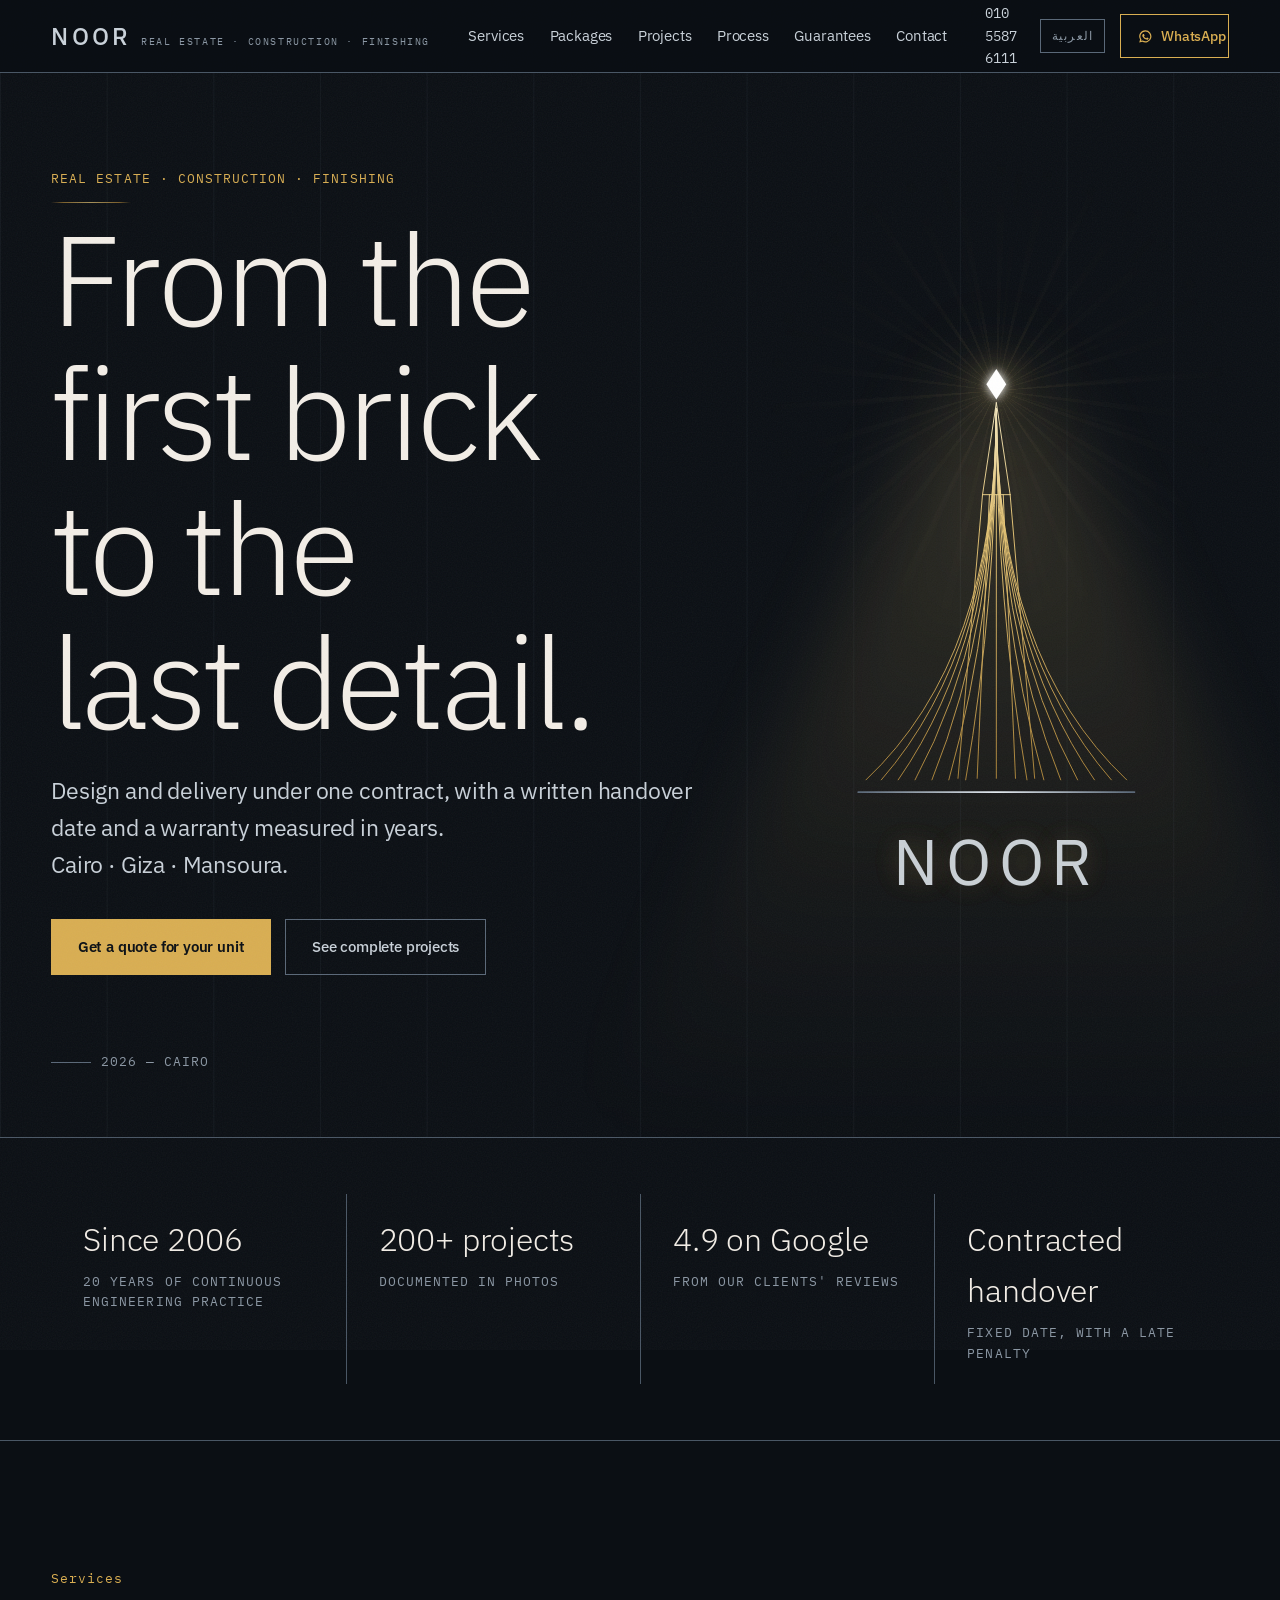
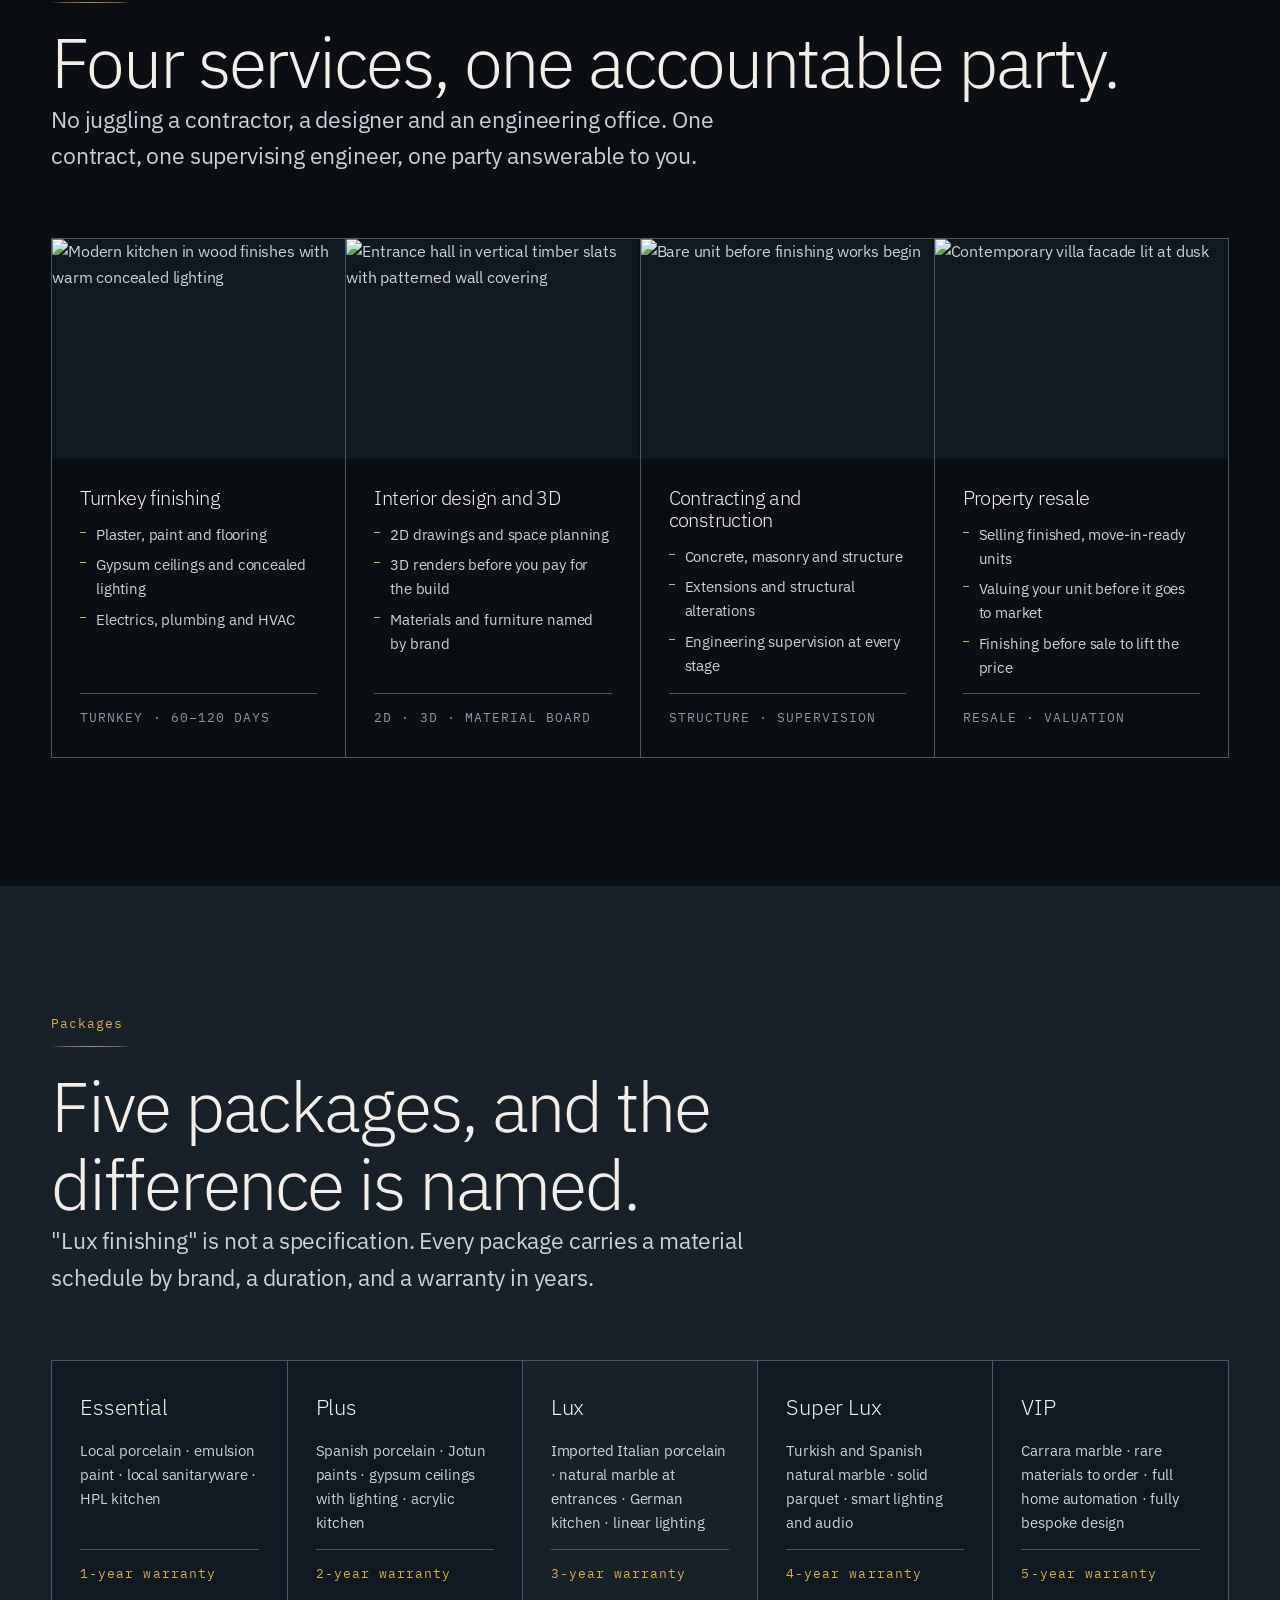
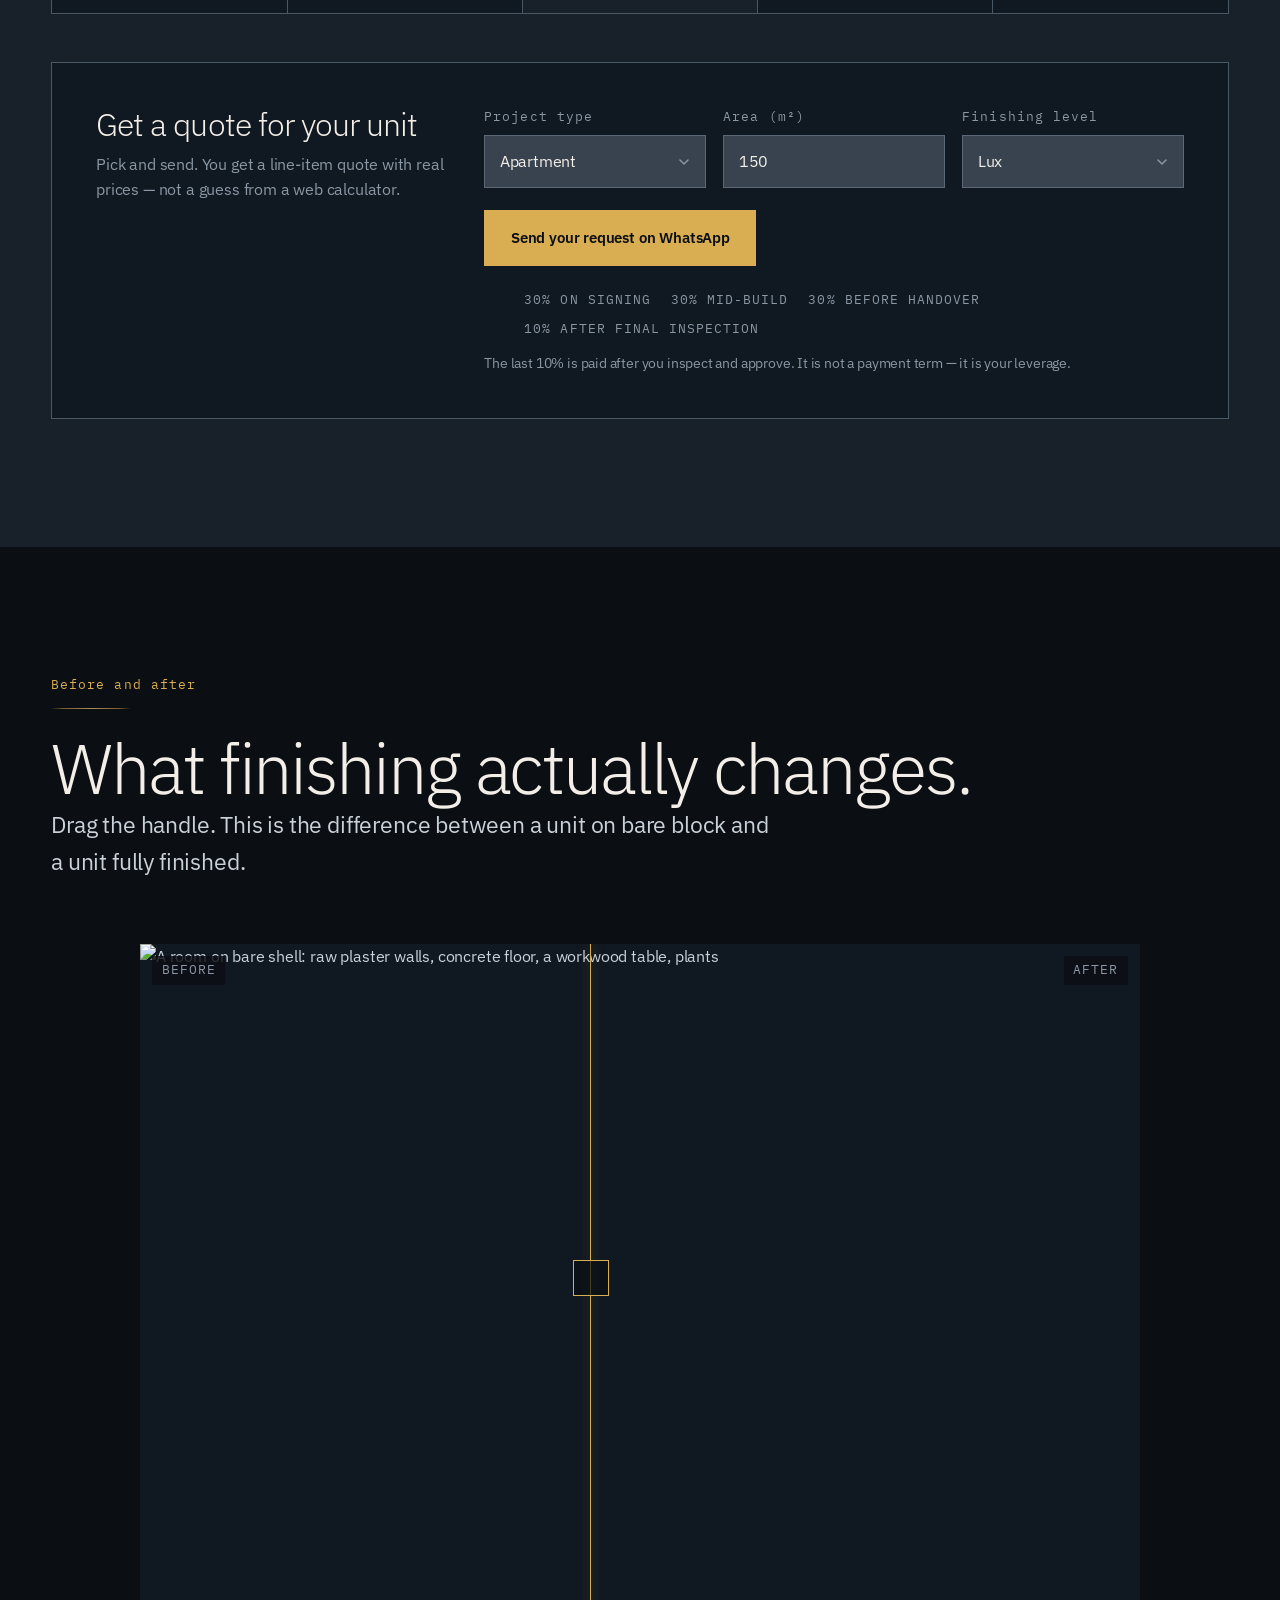
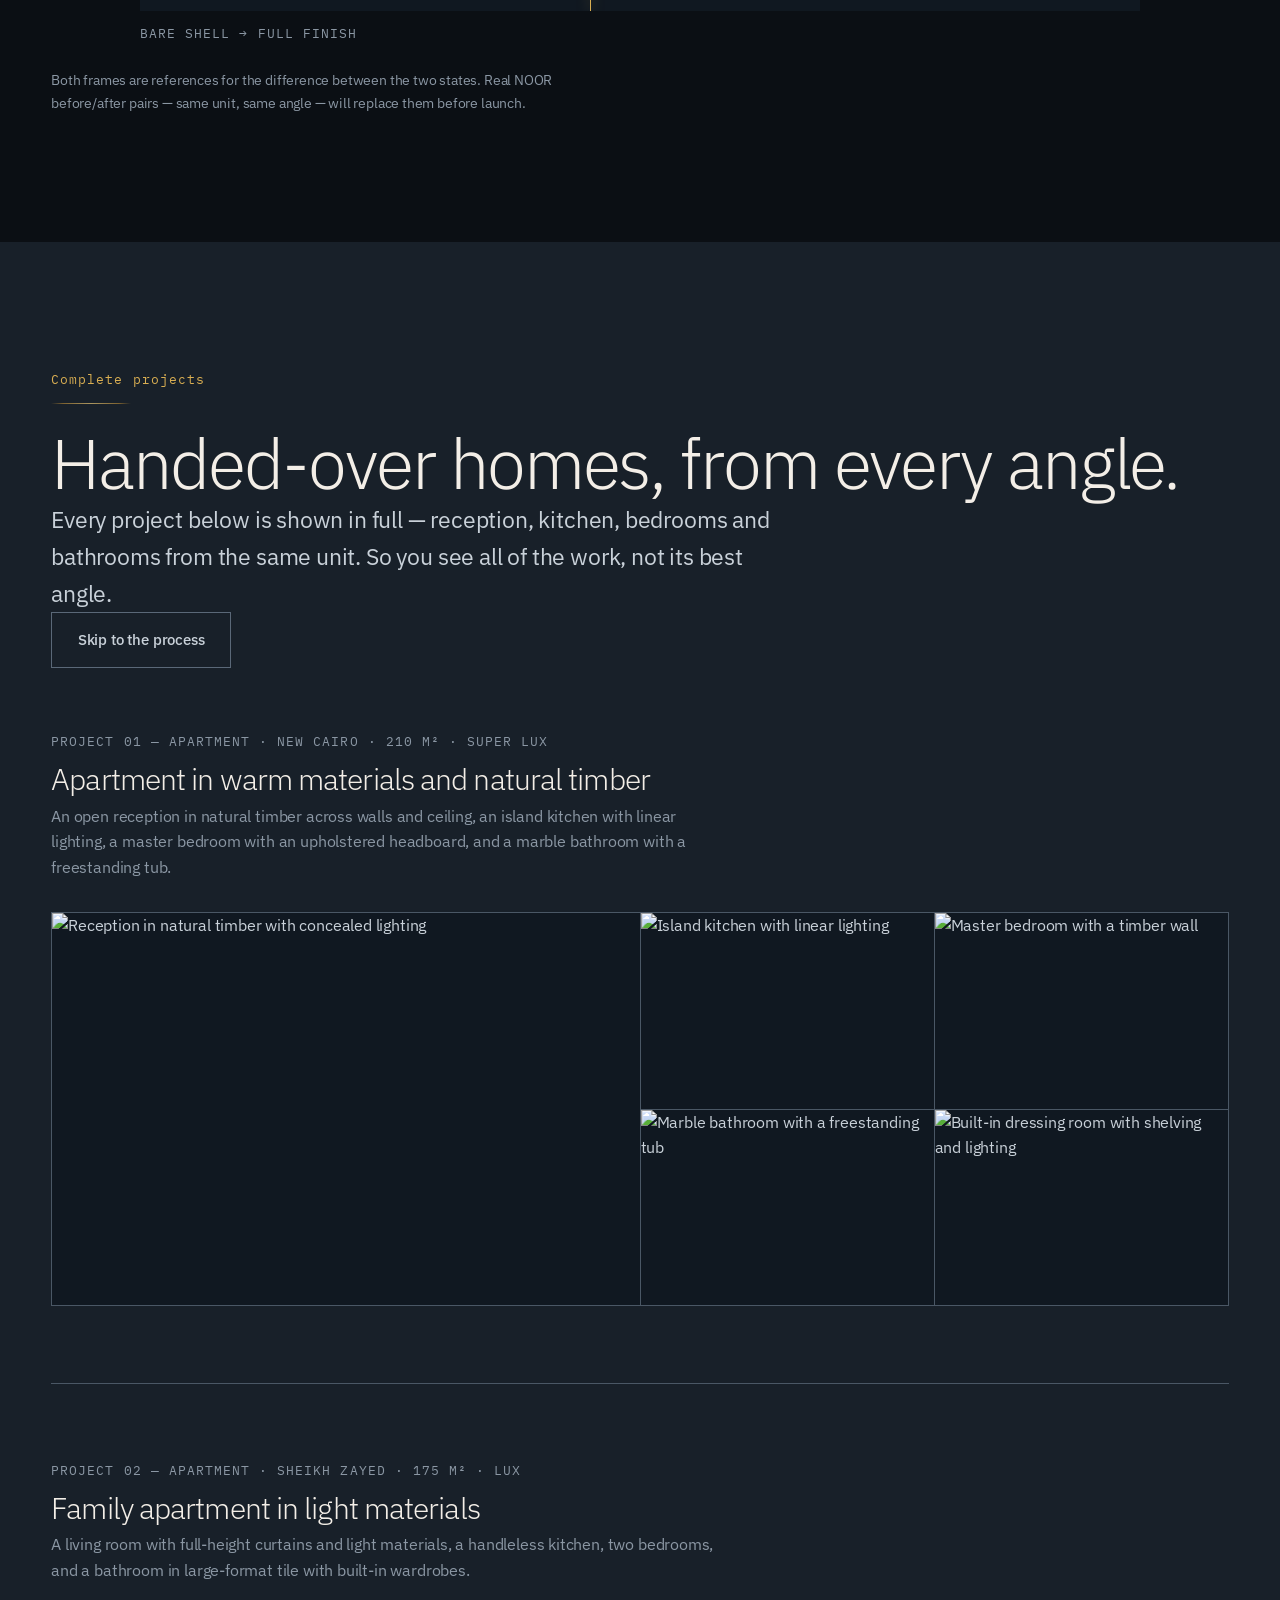
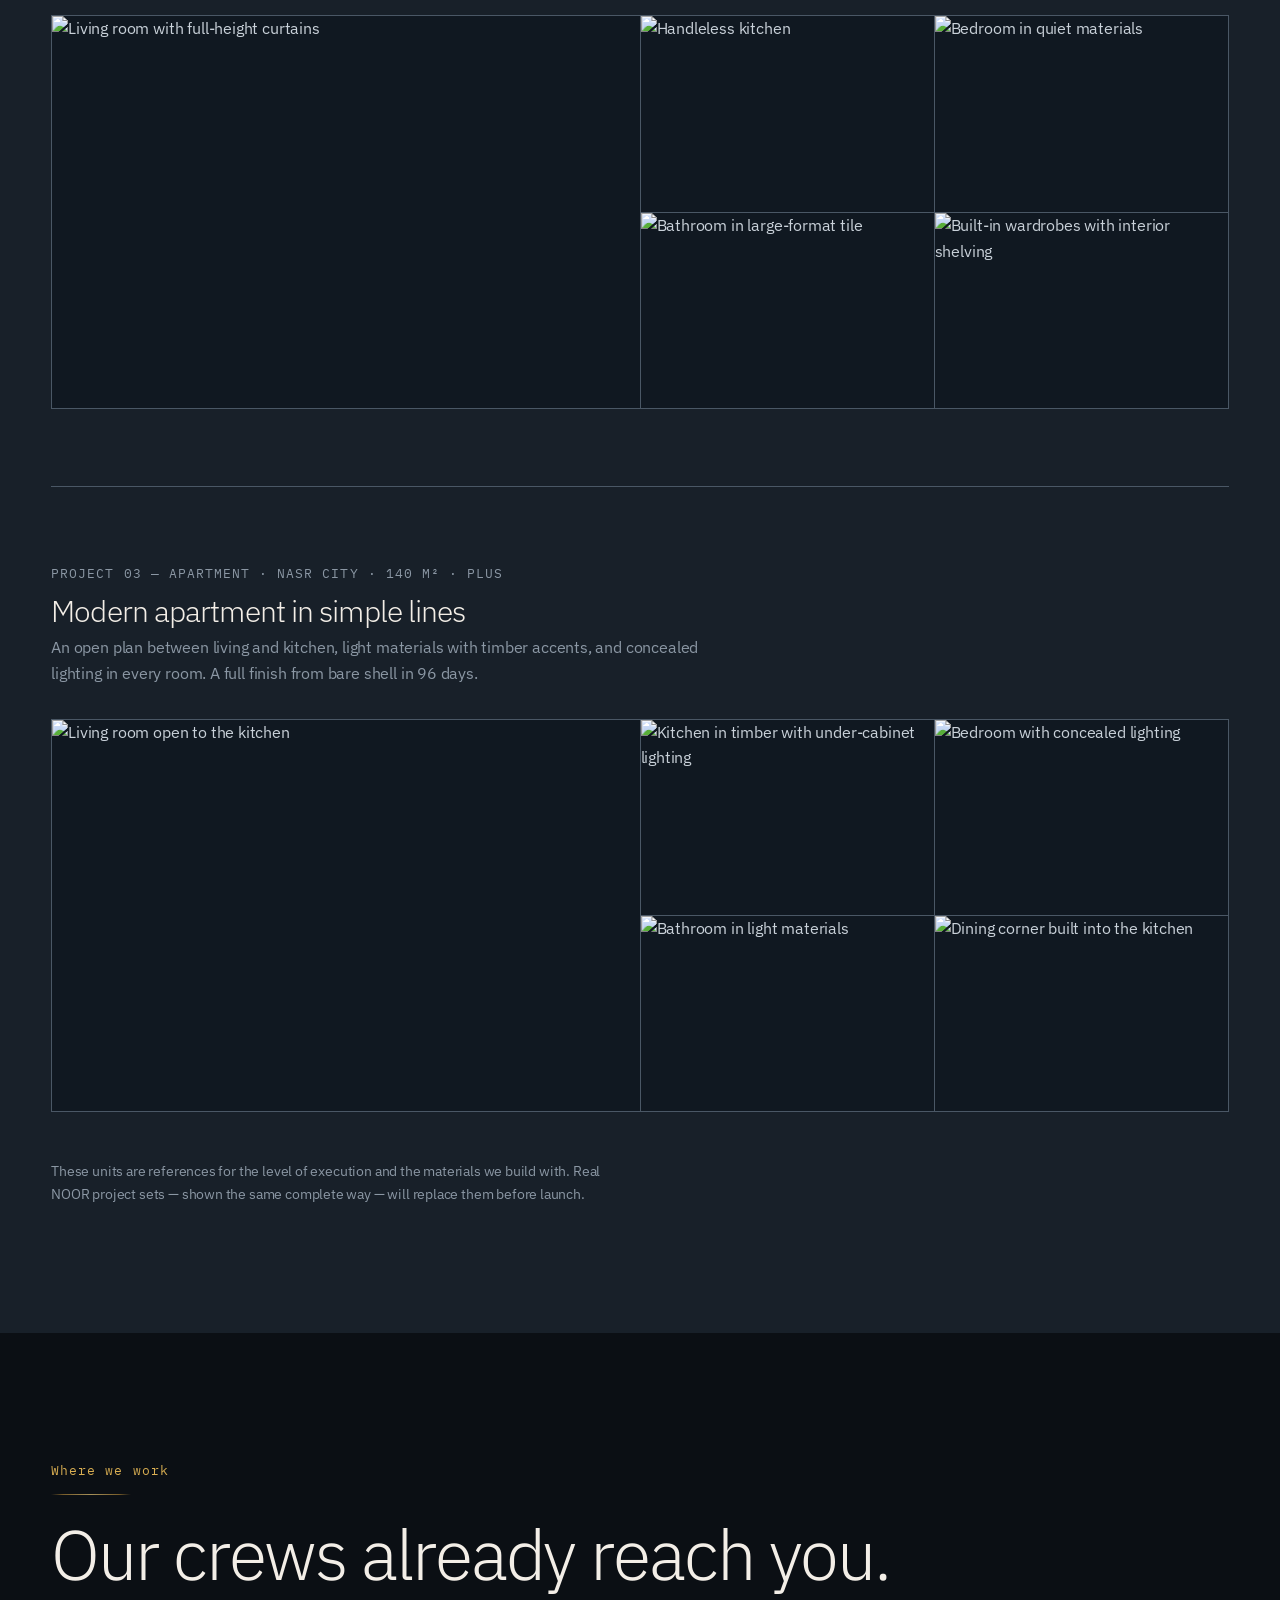
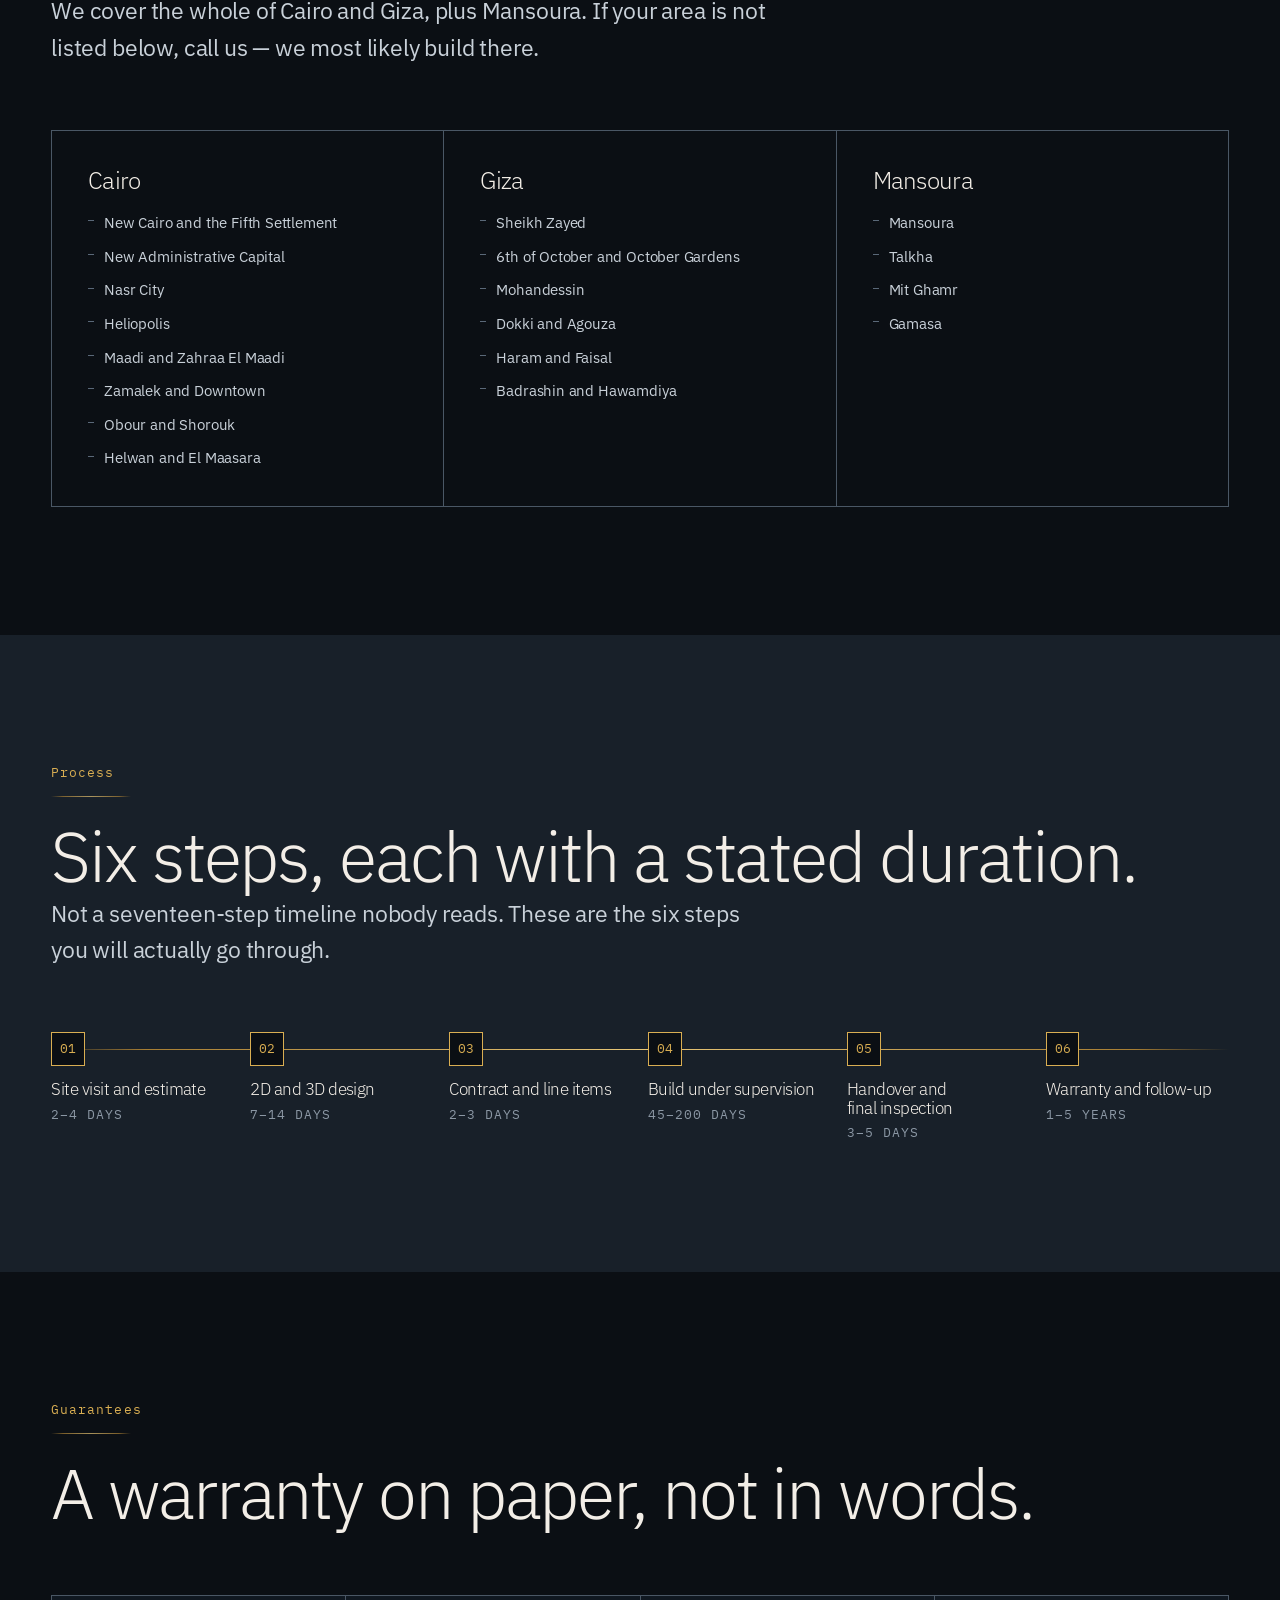
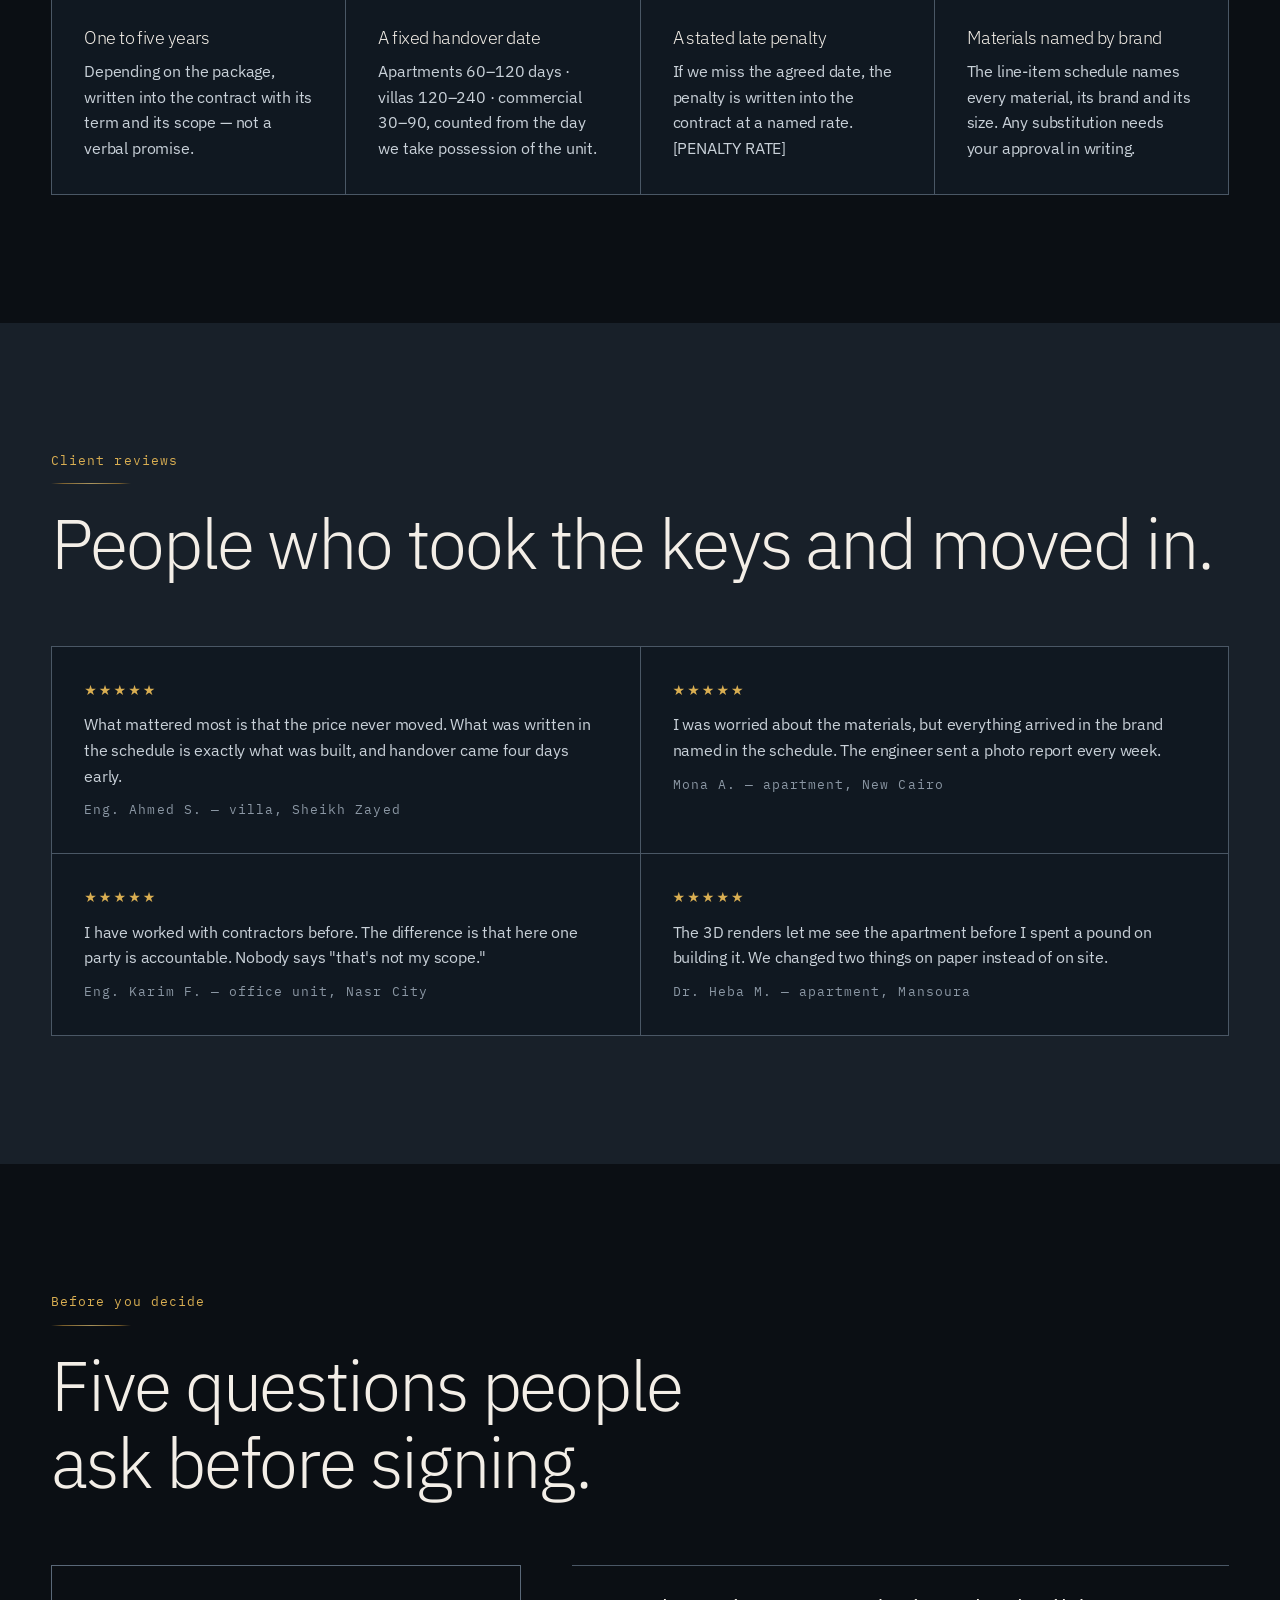
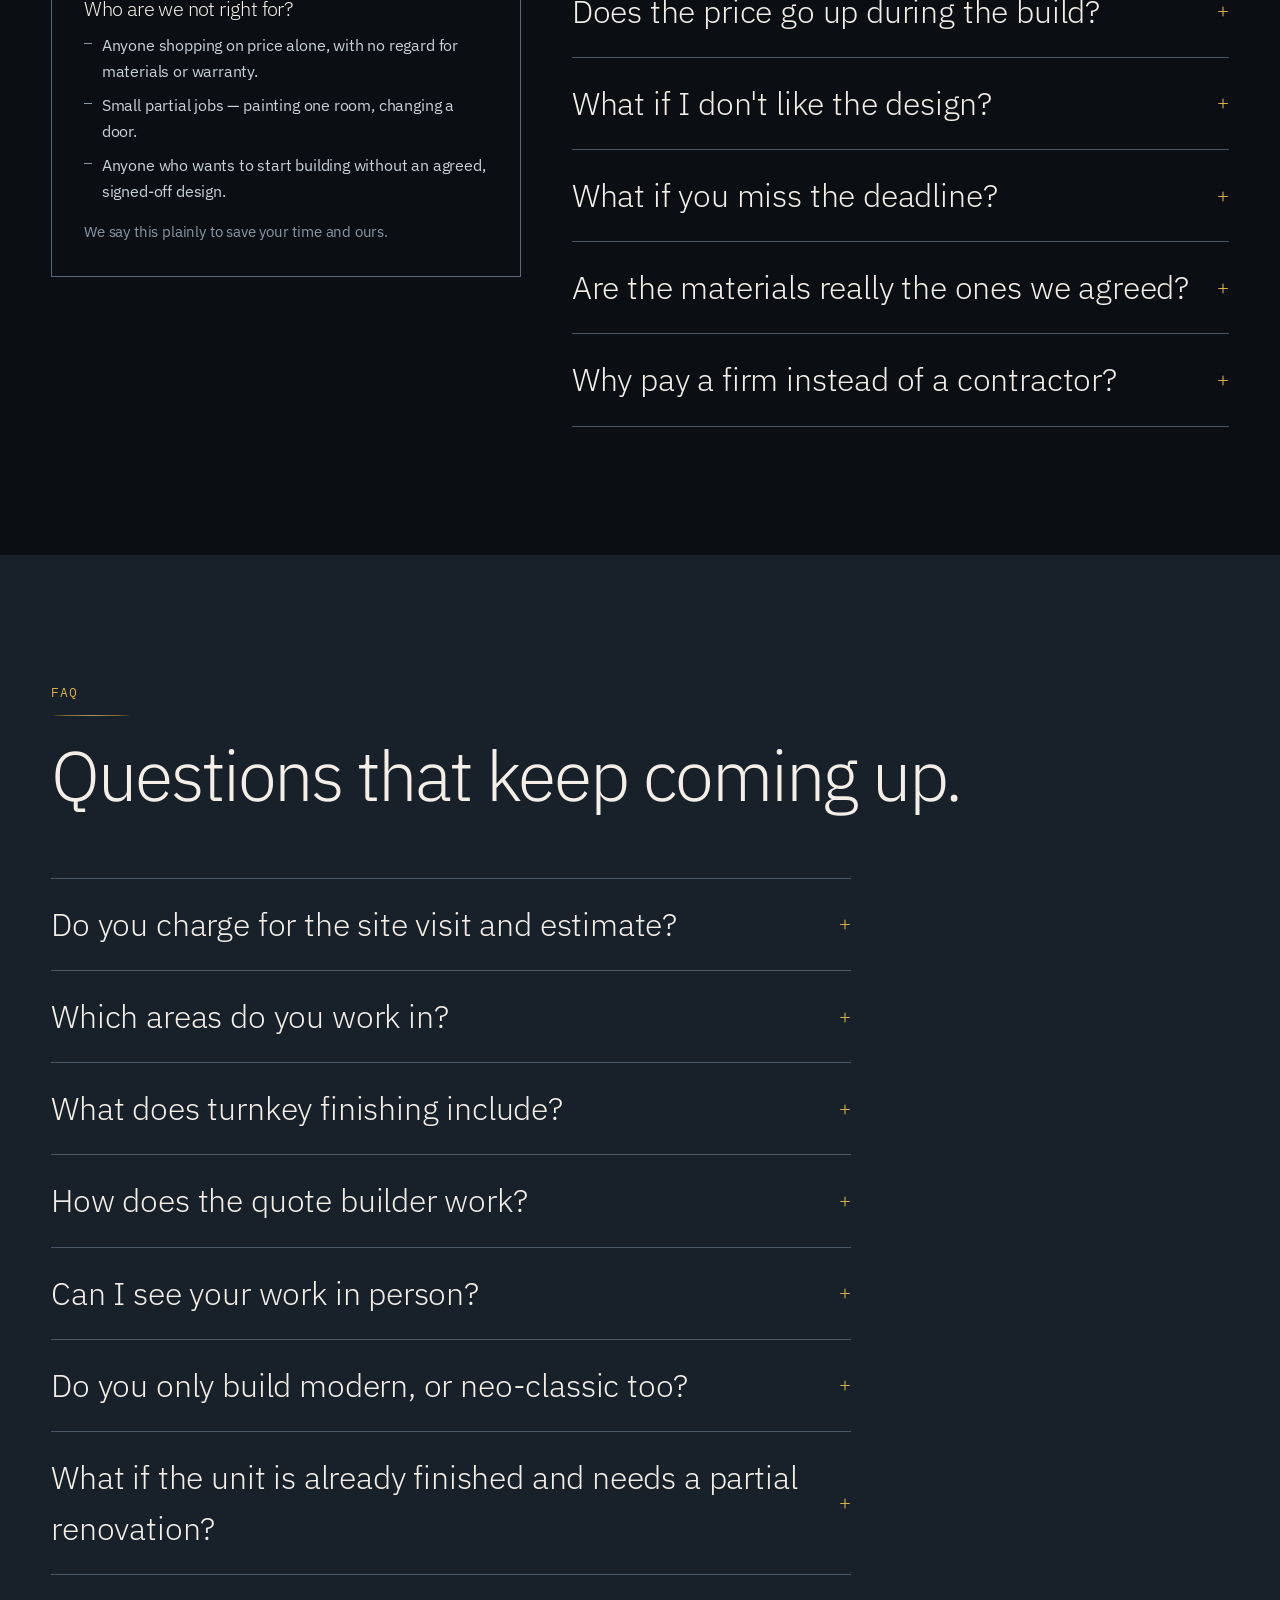
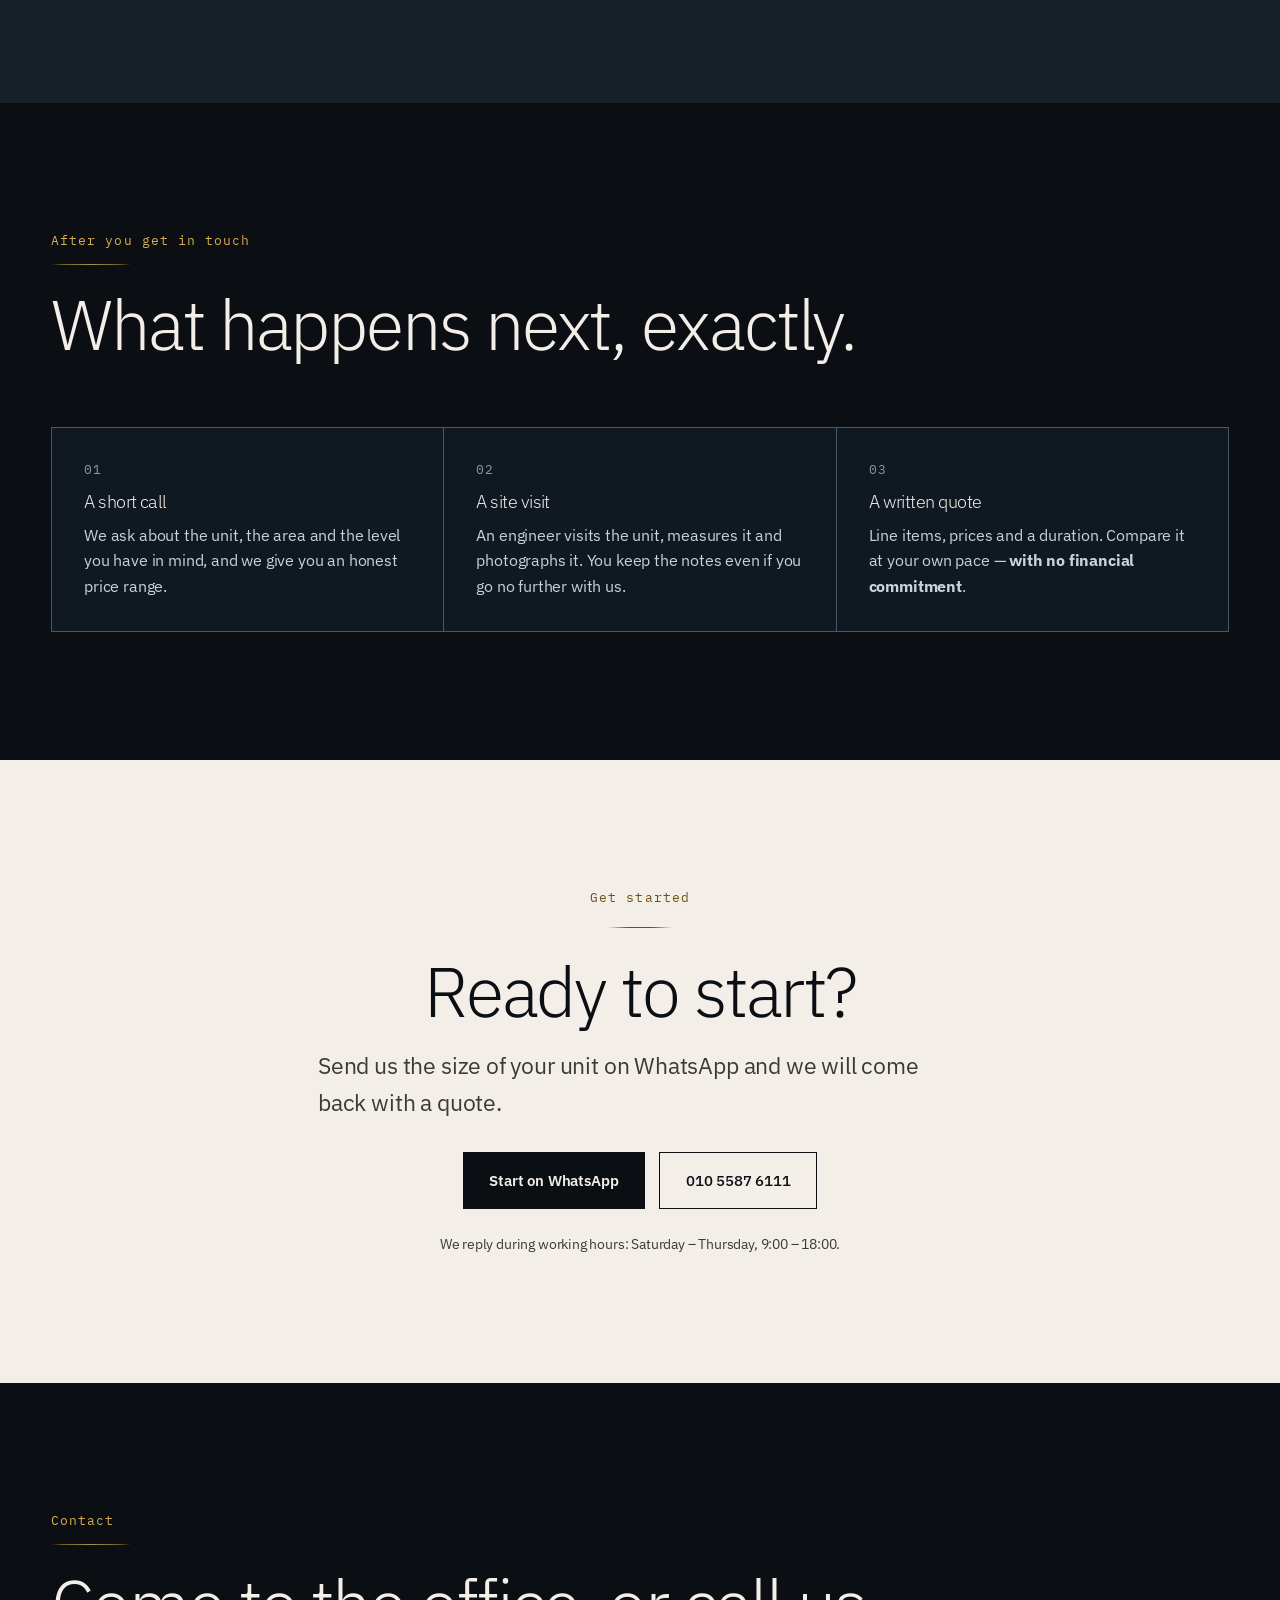
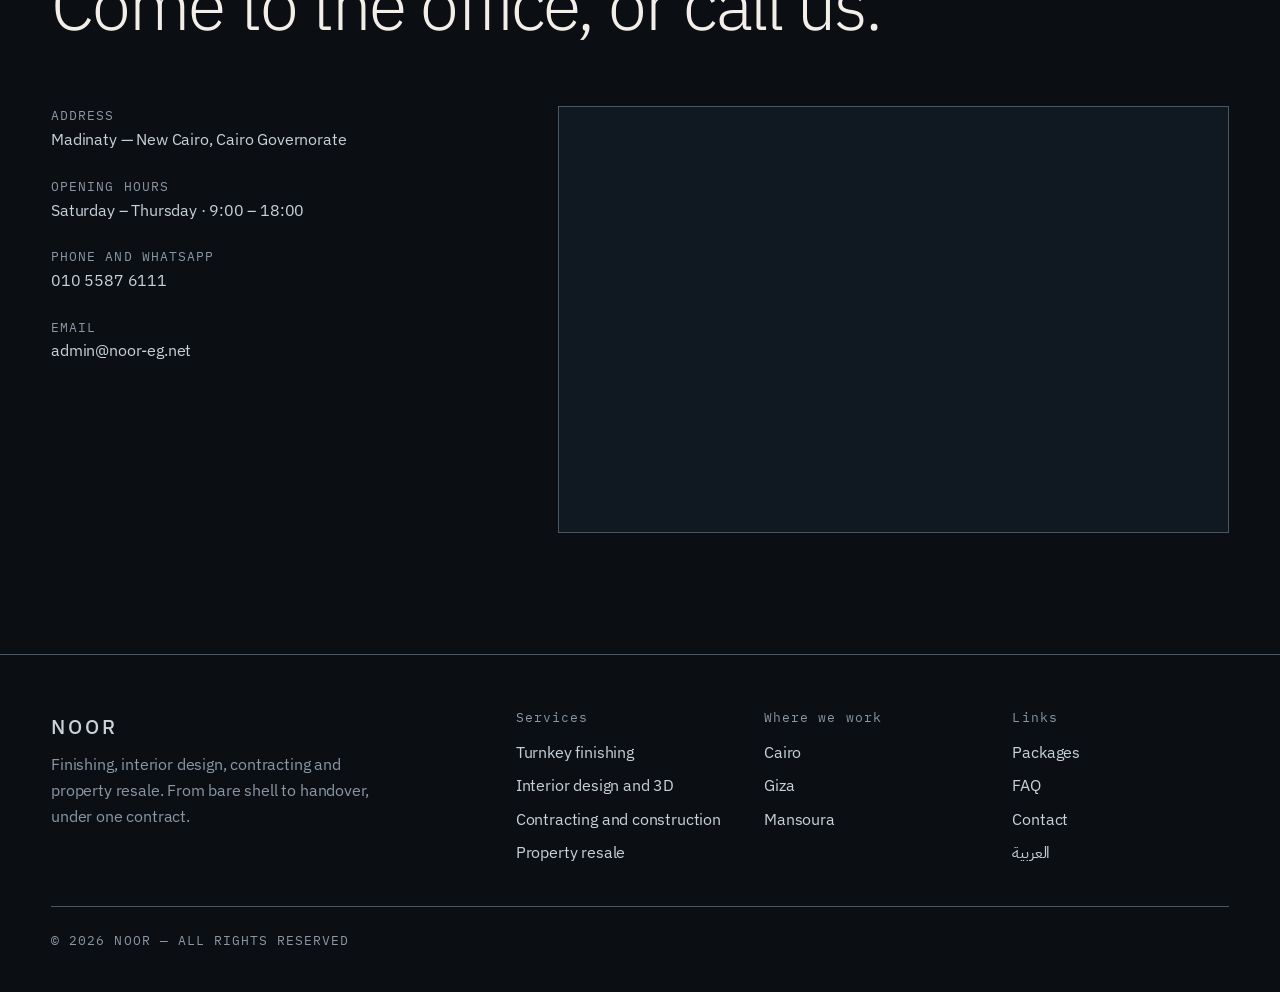
==== commit b495b73c: "Fix RTL step layout, empty card cell, and swap the before/after pair - step__node carried dir="ltr"," ====
--- a/en/index.html
+++ b/en/index.html
@@ -23,7 +23,7 @@
 <link rel="preconnect" href="https://images.pexels.com">
 <link rel="preconnect" href="https://images.unsplash.com">
 <link rel="stylesheet" href="https://fonts.googleapis.com/css2?family=Alexandria:wght@200..700&family=IBM+Plex+Mono:wght@400;500&family=IBM+Plex+Sans+Arabic:wght@300;400;500;600&family=IBM+Plex+Sans:wght@300;400;500;600&display=swap">
-<link rel="stylesheet" href="../assets/css/noor.css?v=3">
+<link rel="stylesheet" href="../assets/css/noor.css?v=4">
 <script>document.documentElement.classList.add('js')</script>
 </head>
 <body>
@@ -138,7 +138,7 @@
       </div>
       <div class="trust__cell reveal" style="--d:80ms">
         <p class="trust__n">200+ projects</p>
-        <p class="trust__l meta">Documented in photos — not renders</p>
+        <p class="trust__l meta">Documented in photos</p>
       </div>
       <div class="trust__cell reveal" style="--d:160ms">
         <p class="trust__n">4.9 on Google</p>
@@ -306,8 +306,8 @@
 
     <figure class="cmp cmp--solo">
       <div class="cmp__frame">
-        <img src="https://images.pexels.com/photos/5481514/pexels-photo-5481514.jpeg?auto=compress&cs=tinysrgb&w=1400&h=933&fit=crop" alt="A room on bare block before finishing starts" width="1400" height="933" loading="lazy" decoding="async">
-        <img class="cmp__after" src="https://images.pexels.com/photos/12990602/pexels-photo-12990602.jpeg?auto=compress&cs=tinysrgb&w=1400&h=933&fit=crop" alt="A comparable space after a full finish" width="1400" height="933" loading="lazy" decoding="async">
+        <img src="https://images.pexels.com/photos/2116491/pexels-photo-2116491.jpeg?auto=compress&cs=tinysrgb&w=1400&h=933&fit=crop" alt="A room on bare shell: raw plaster walls, concrete floor, a work ladder" width="1400" height="933" loading="lazy" decoding="async">
+        <img class="cmp__after" src="https://images.pexels.com/photos/15124841/pexels-photo-15124841.jpeg?auto=compress&cs=tinysrgb&w=1400&h=933&fit=crop" alt="A finished bohemian living room: leather sofa, kilim cushions, wood table, plants" width="1400" height="933" loading="lazy" decoding="async">
         <span class="cmp__bar" aria-hidden="true"></span>
         <div class="cmp__tags meta"><span class="cmp__tag">Before</span><span class="cmp__tag">After</span></div>
         <input class="cmp__handle" type="range" min="0" max="100" value="45" aria-label="Drag to compare before and after">
@@ -325,7 +325,7 @@
     <div class="sec-head">
       <span class="eyebrow">Complete projects</span>
       <div class="gold-rule" aria-hidden="true"></div>
-      <h2>A whole unit, not one flattering frame.</h2>
+      <h2>Handed-over homes, from every angle.</h2>
       <p class="lead">Every project below is shown in full — reception, kitchen, bedrooms and bathrooms from the same unit. So you see all of the work, not its best angle.</p>
       <p><a class="btn btn--ghost" href="#process">Skip to the process</a></p>
     </div>
@@ -548,7 +548,7 @@
       <div class="gold-rule" aria-hidden="true"></div>
       <h2>What happens next, exactly.</h2>
     </div>
-    <div class="cards">
+    <div class="cards cards--3">
       <article class="card reveal"><p class="meta">01</p><h3>A short call</h3><p>We ask about the unit, the area and the level you have in mind, and we give you an honest price range.</p></article>
       <article class="card reveal" style="--d:100ms"><p class="meta">02</p><h3>A site visit</h3><p>An engineer visits the unit, measures it and photographs it. You keep the notes even if you go no further with us.</p></article>
       <article class="card reveal" style="--d:200ms"><p class="meta">03</p><h3>A written quote</h3><p>Line items, prices and a duration. Compare it at your own pace — <strong>with no financial commitment</strong>.</p></article>
@@ -648,6 +648,6 @@
         integrity="sha384-wl5TeDVvOWt30Pbf8aSo2ZrzsOjddu3avOBvHe+p+OhJt9gP6w9YXmDkN5DK2/dF" crossorigin="anonymous"></script>
 <script src="https://cdnjs.cloudflare.com/ajax/libs/gsap/3.15.0/SplitText.min.js" defer
         integrity="sha384-SWJ0lLVRoipvHh59xj0pL7uC7Ih51F+5smaFtrG+2nr+TlDZU5SYJHmxfolbeNTr" crossorigin="anonymous"></script>
-<script src="../assets/js/noor.js?v=3" defer></script>
+<script src="../assets/js/noor.js?v=4" defer></script>
 </body>
 </html>
--- a/assets/css/noor.css
+++ b/assets/css/noor.css
@@ -710,6 +710,11 @@
 .cards { display: grid; gap: 1px; background: var(--rule-400); border: 1px solid var(--rule-400); }
 @media (min-width: 700px)  { .cards { grid-template-columns: repeat(2, 1fr); } }
 @media (min-width: 1100px) { .cards--4 { grid-template-columns: repeat(4, 1fr); } }
+/* Three cards in a two-column grid leave a fourth cell empty, and the grid's
+   1px-gap trick paints that hole as a solid rule-coloured block. Stretch the
+   last card until the row is full. */
+@media (min-width: 700px) and (max-width: 899px) { .cards--3 > :last-child { grid-column: 1 / -1; } }
+@media (min-width: 900px)  { .cards--3 { grid-template-columns: repeat(3, 1fr); } }
 .card { background: var(--ink-800); padding: clamp(1.4rem, 3vw, 2rem); display: grid; gap: .7rem; align-content: start; }
 .card h3 { font-size: 1.125rem; }
 
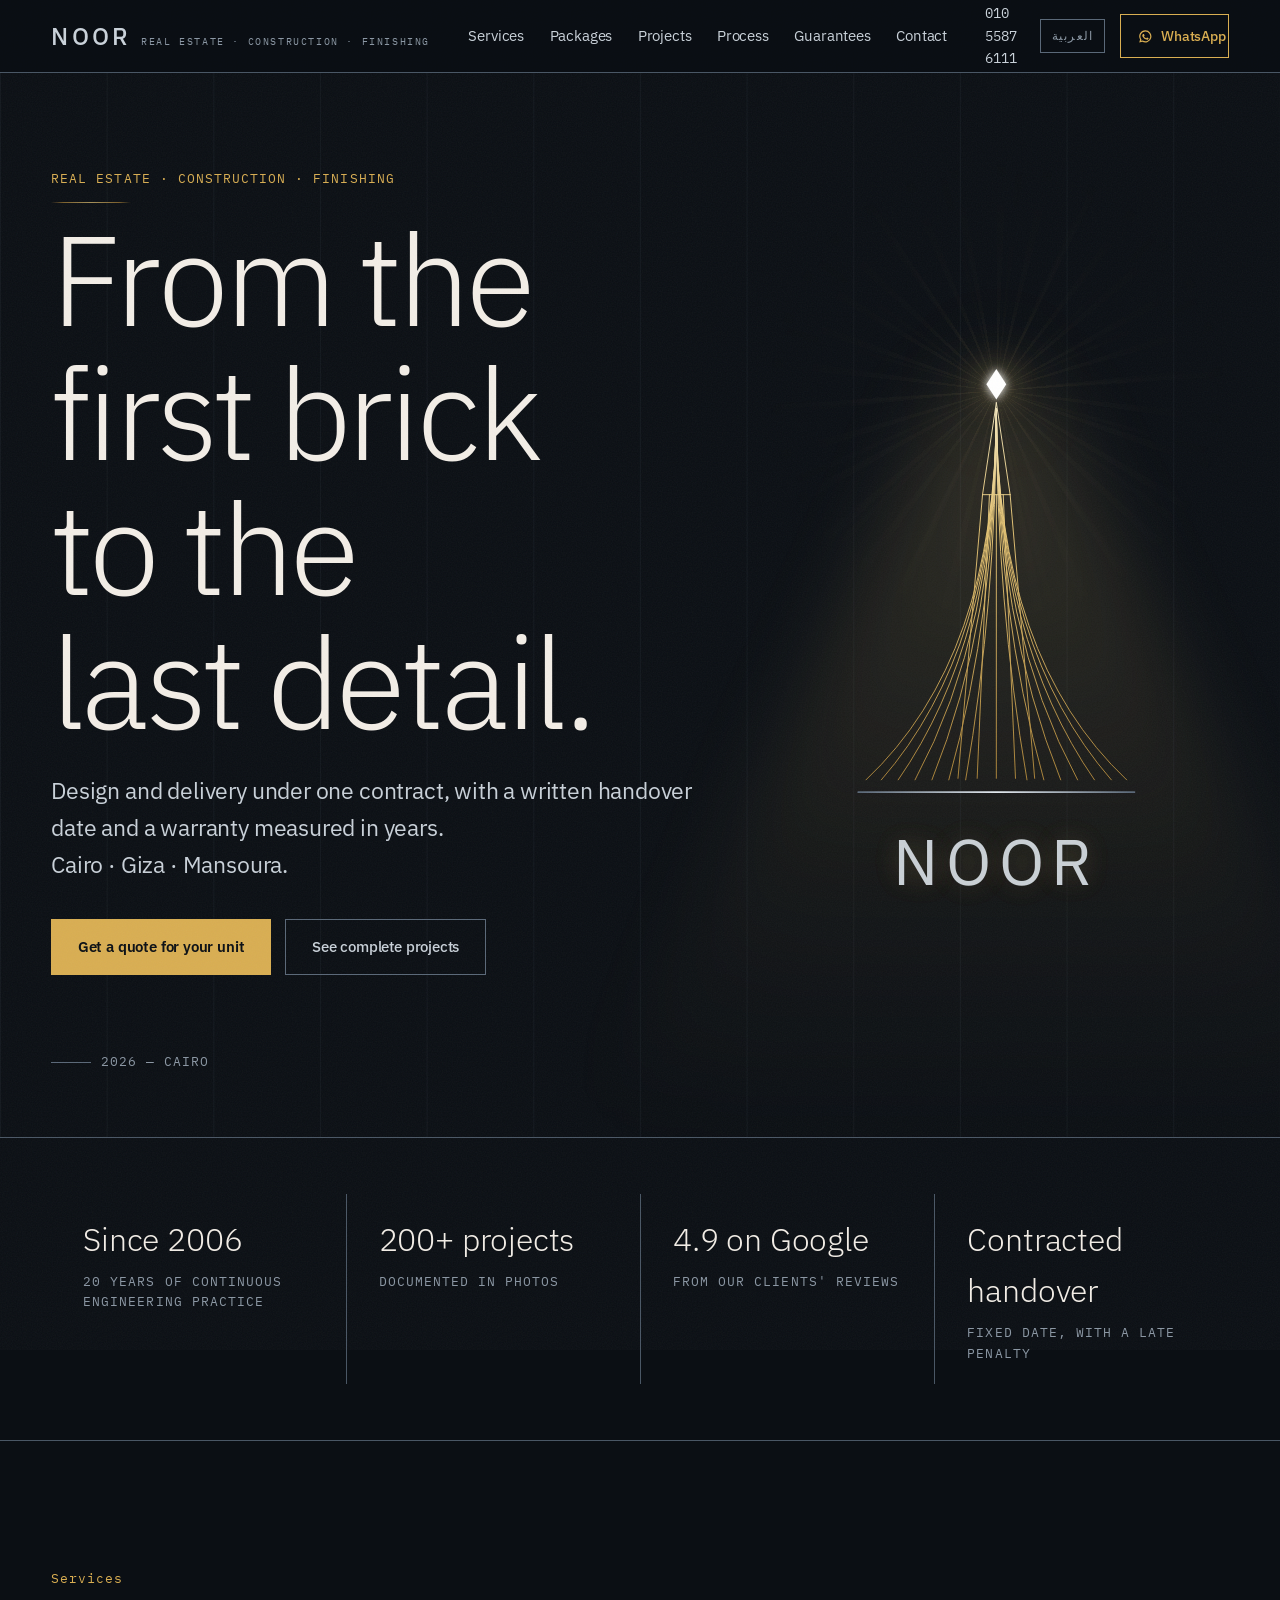
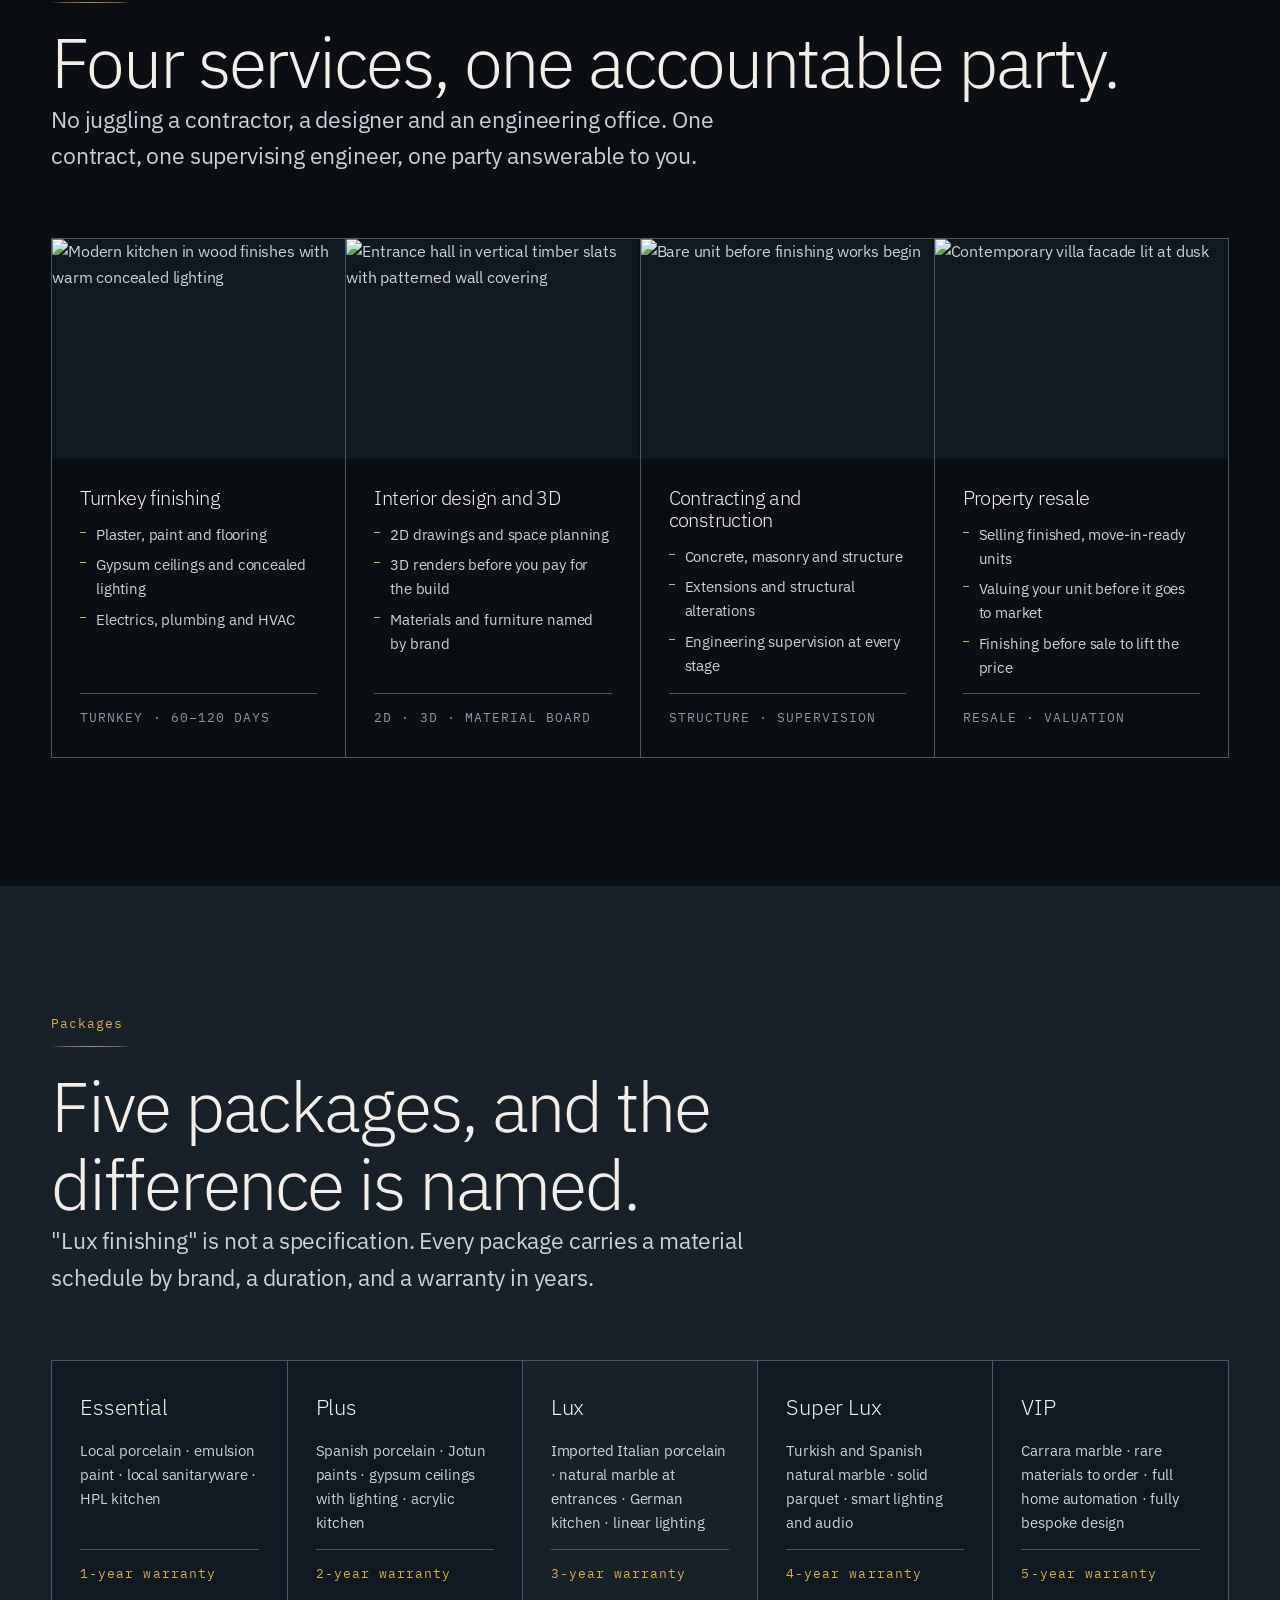
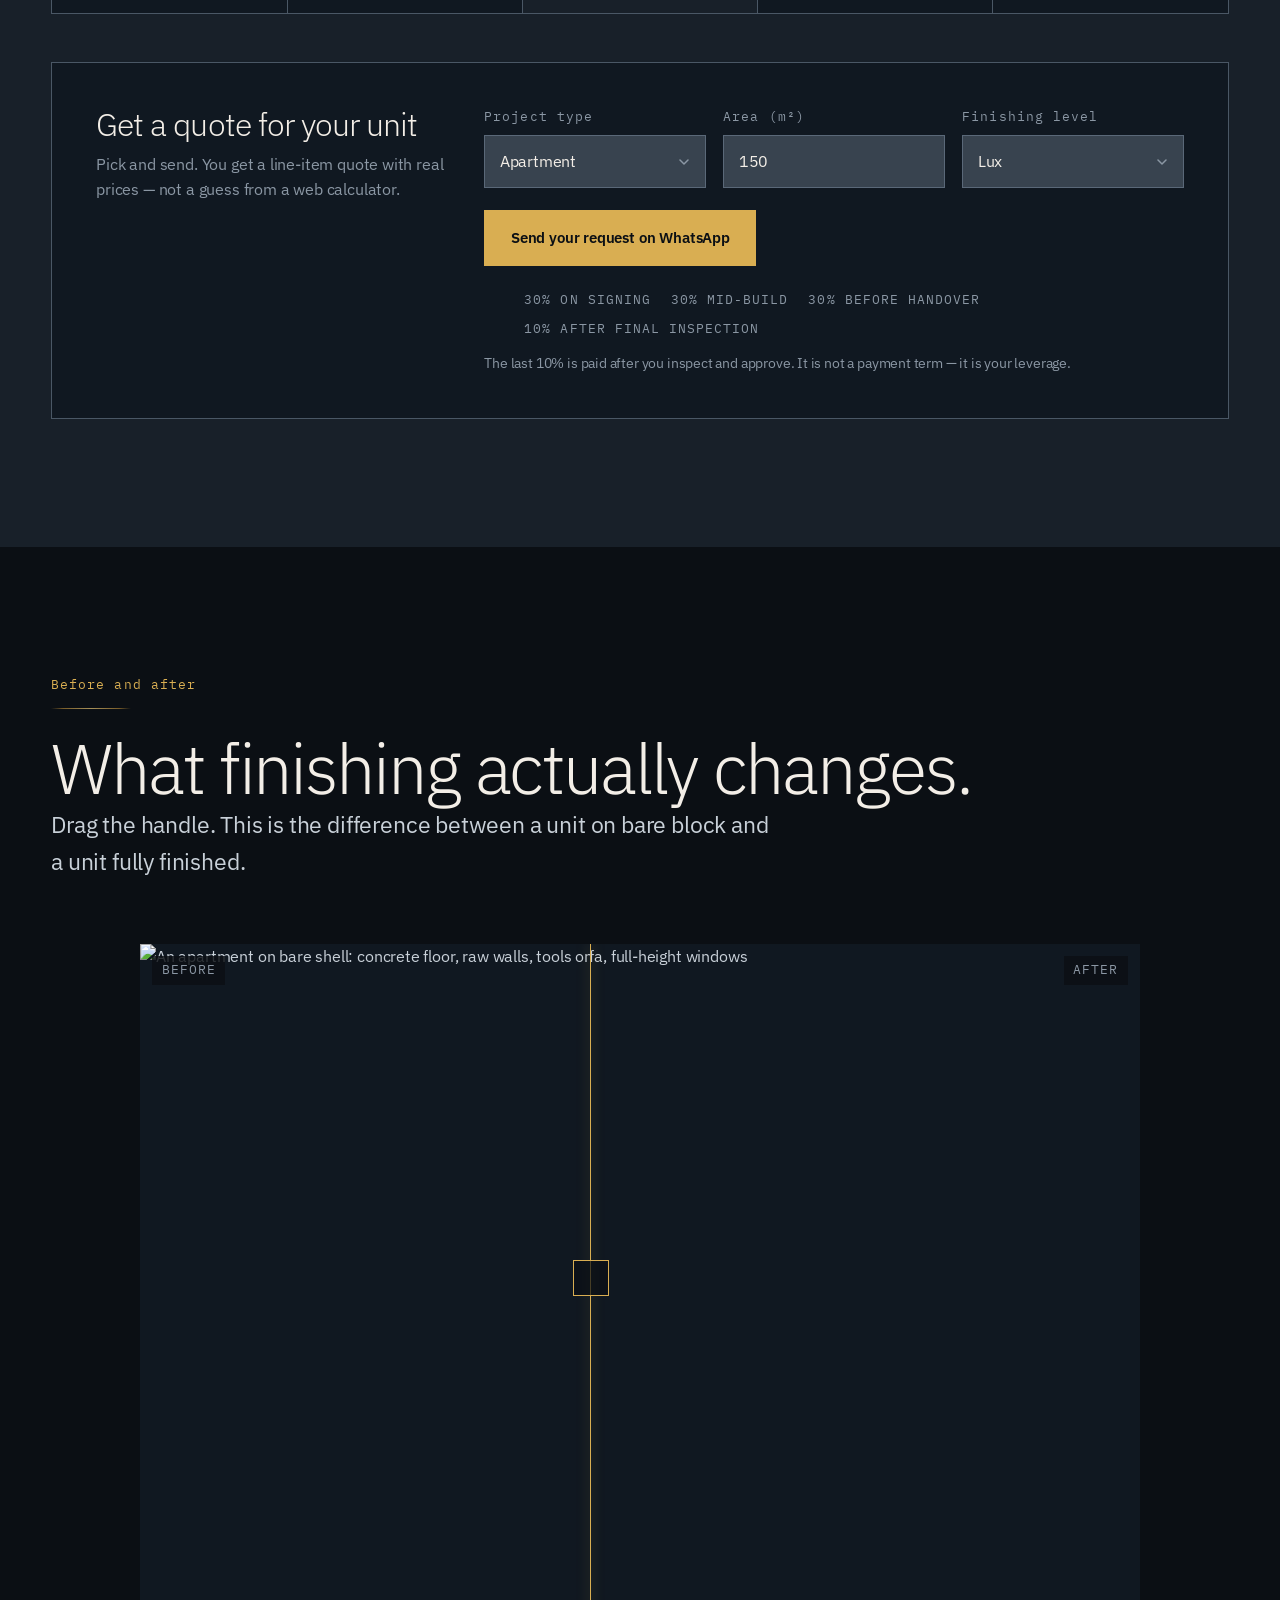
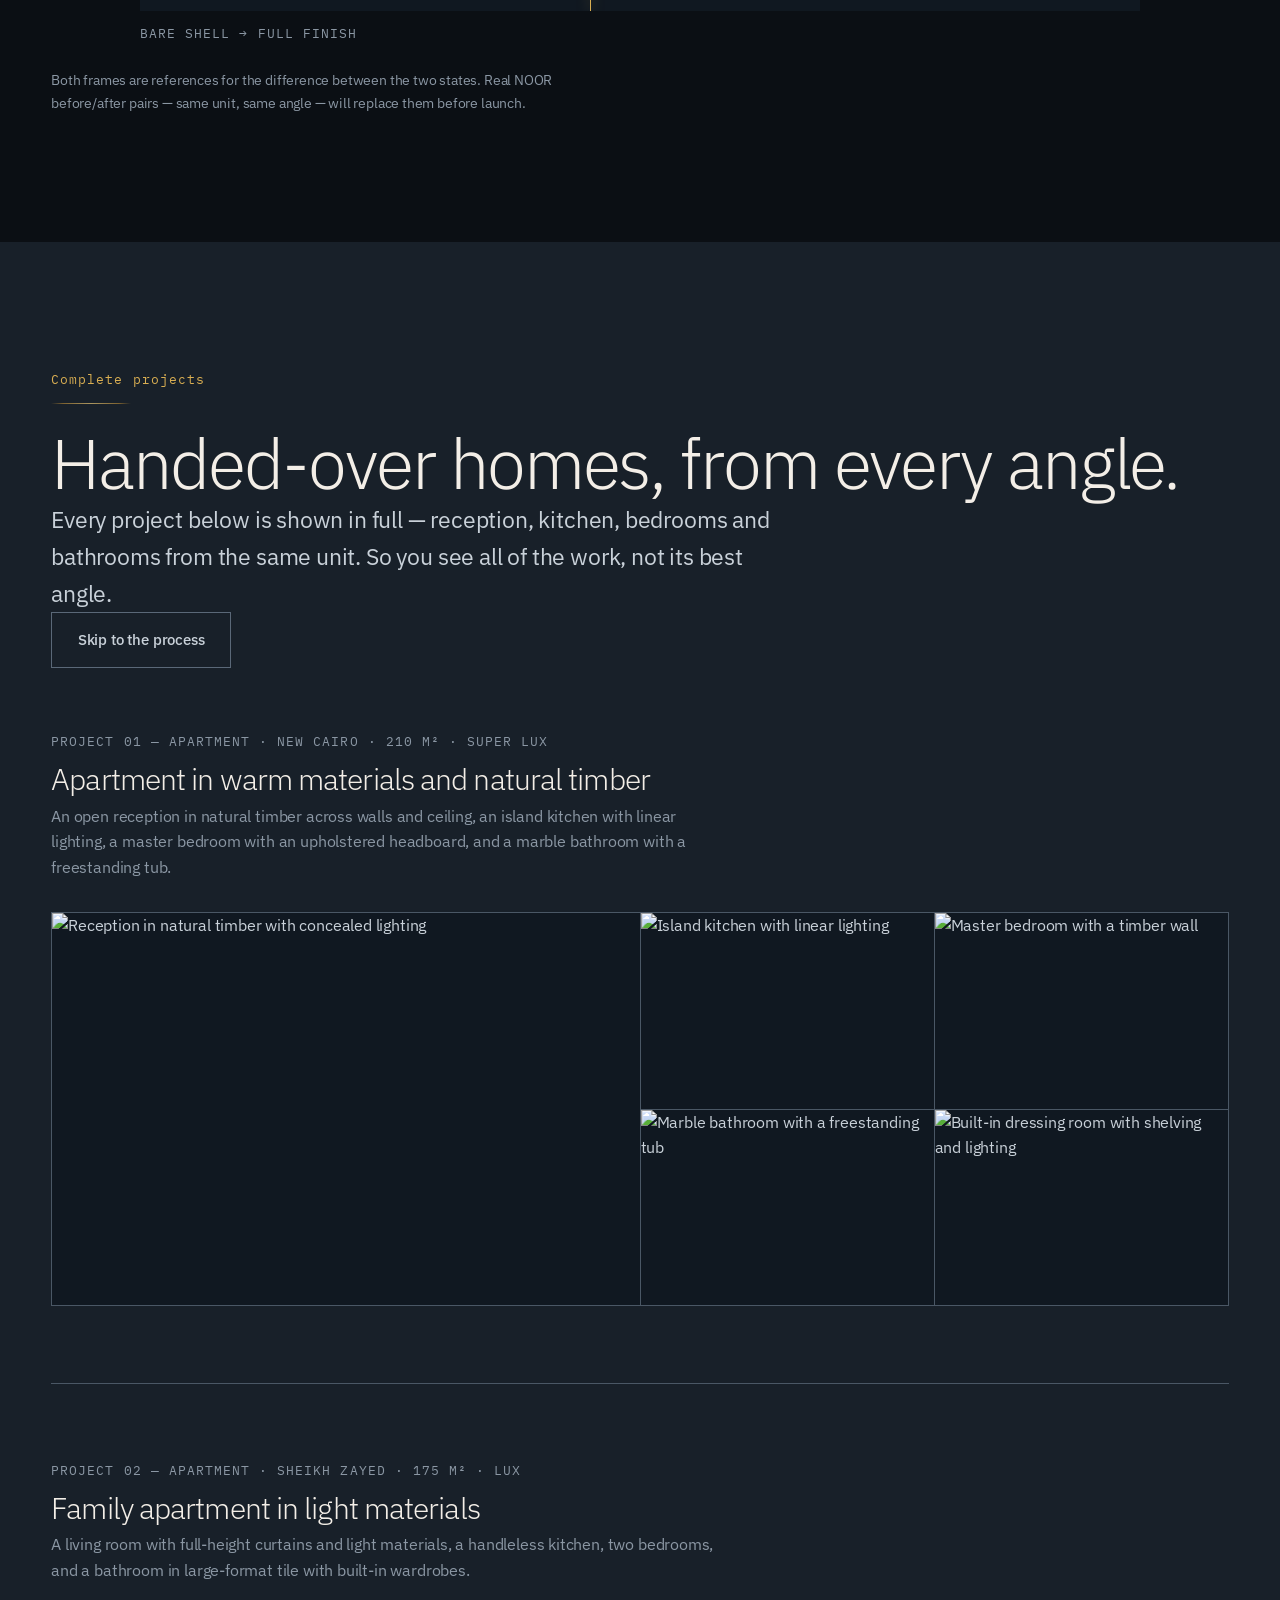
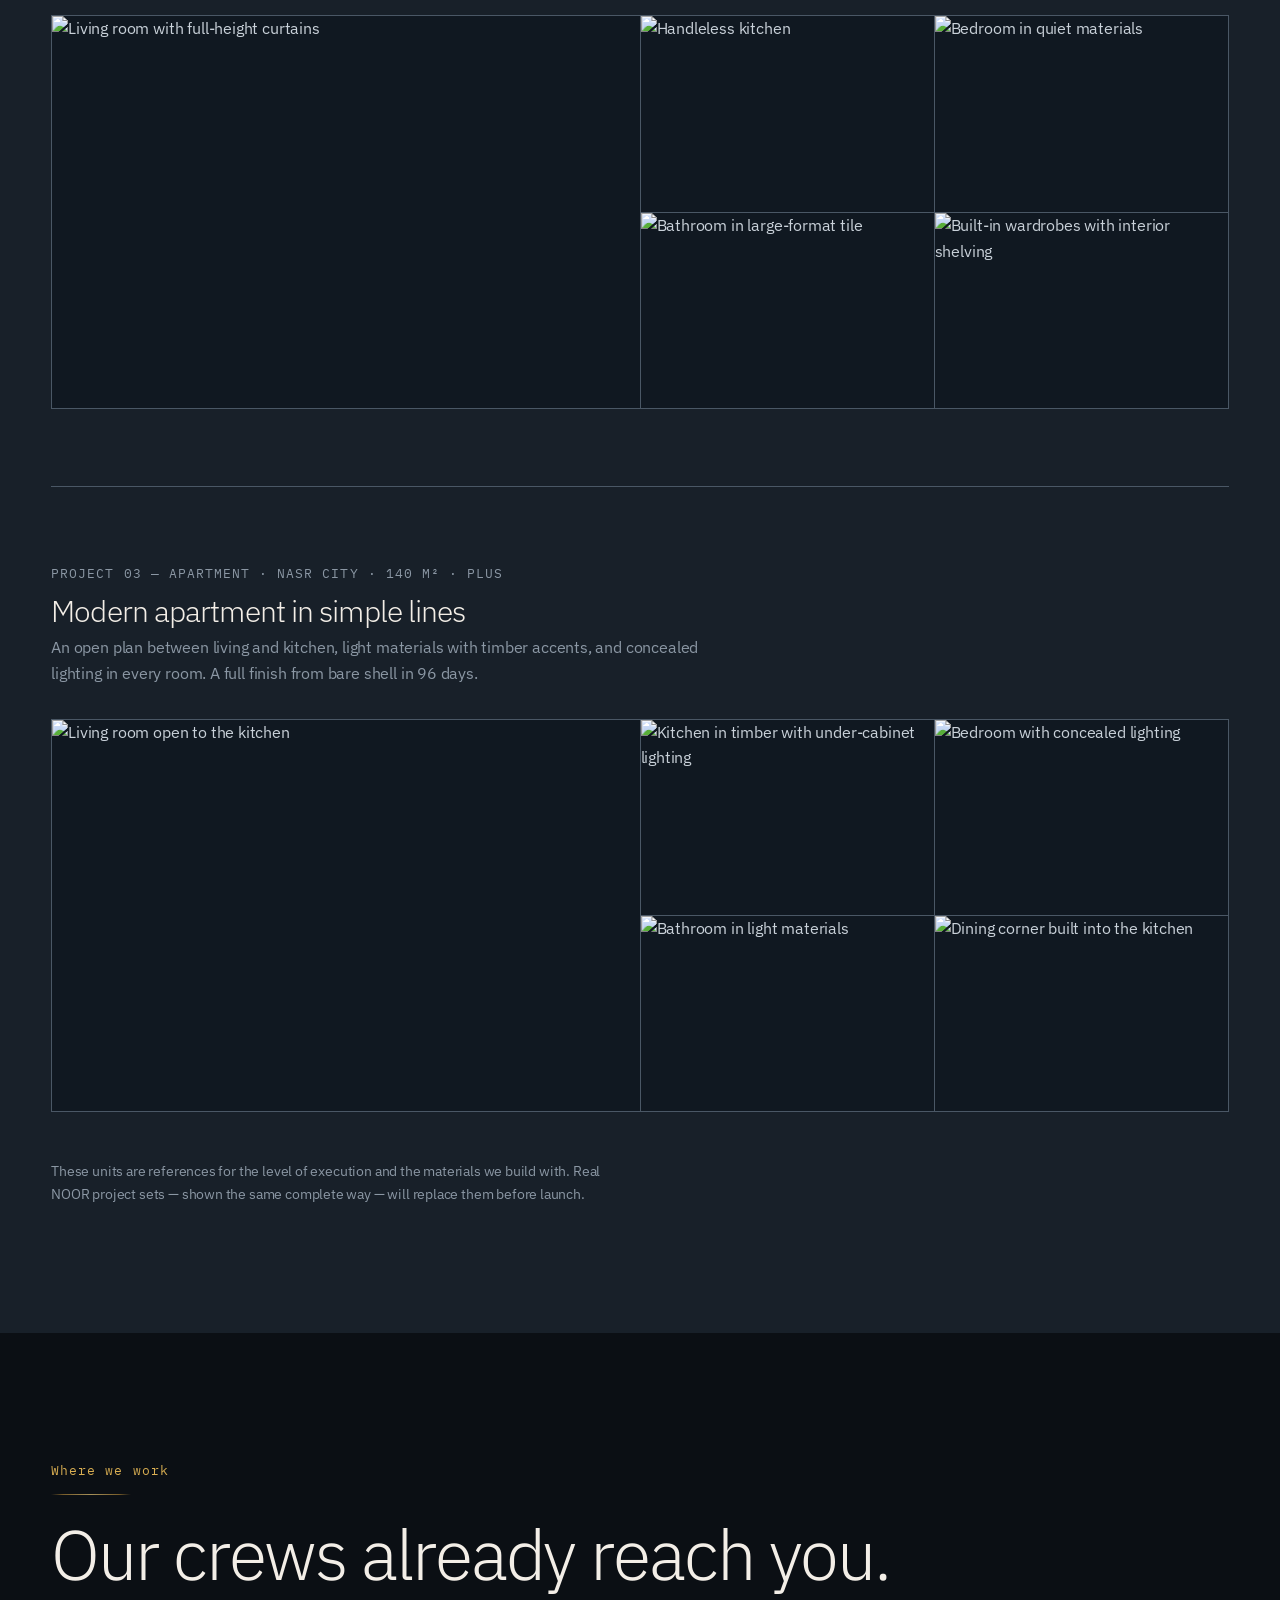
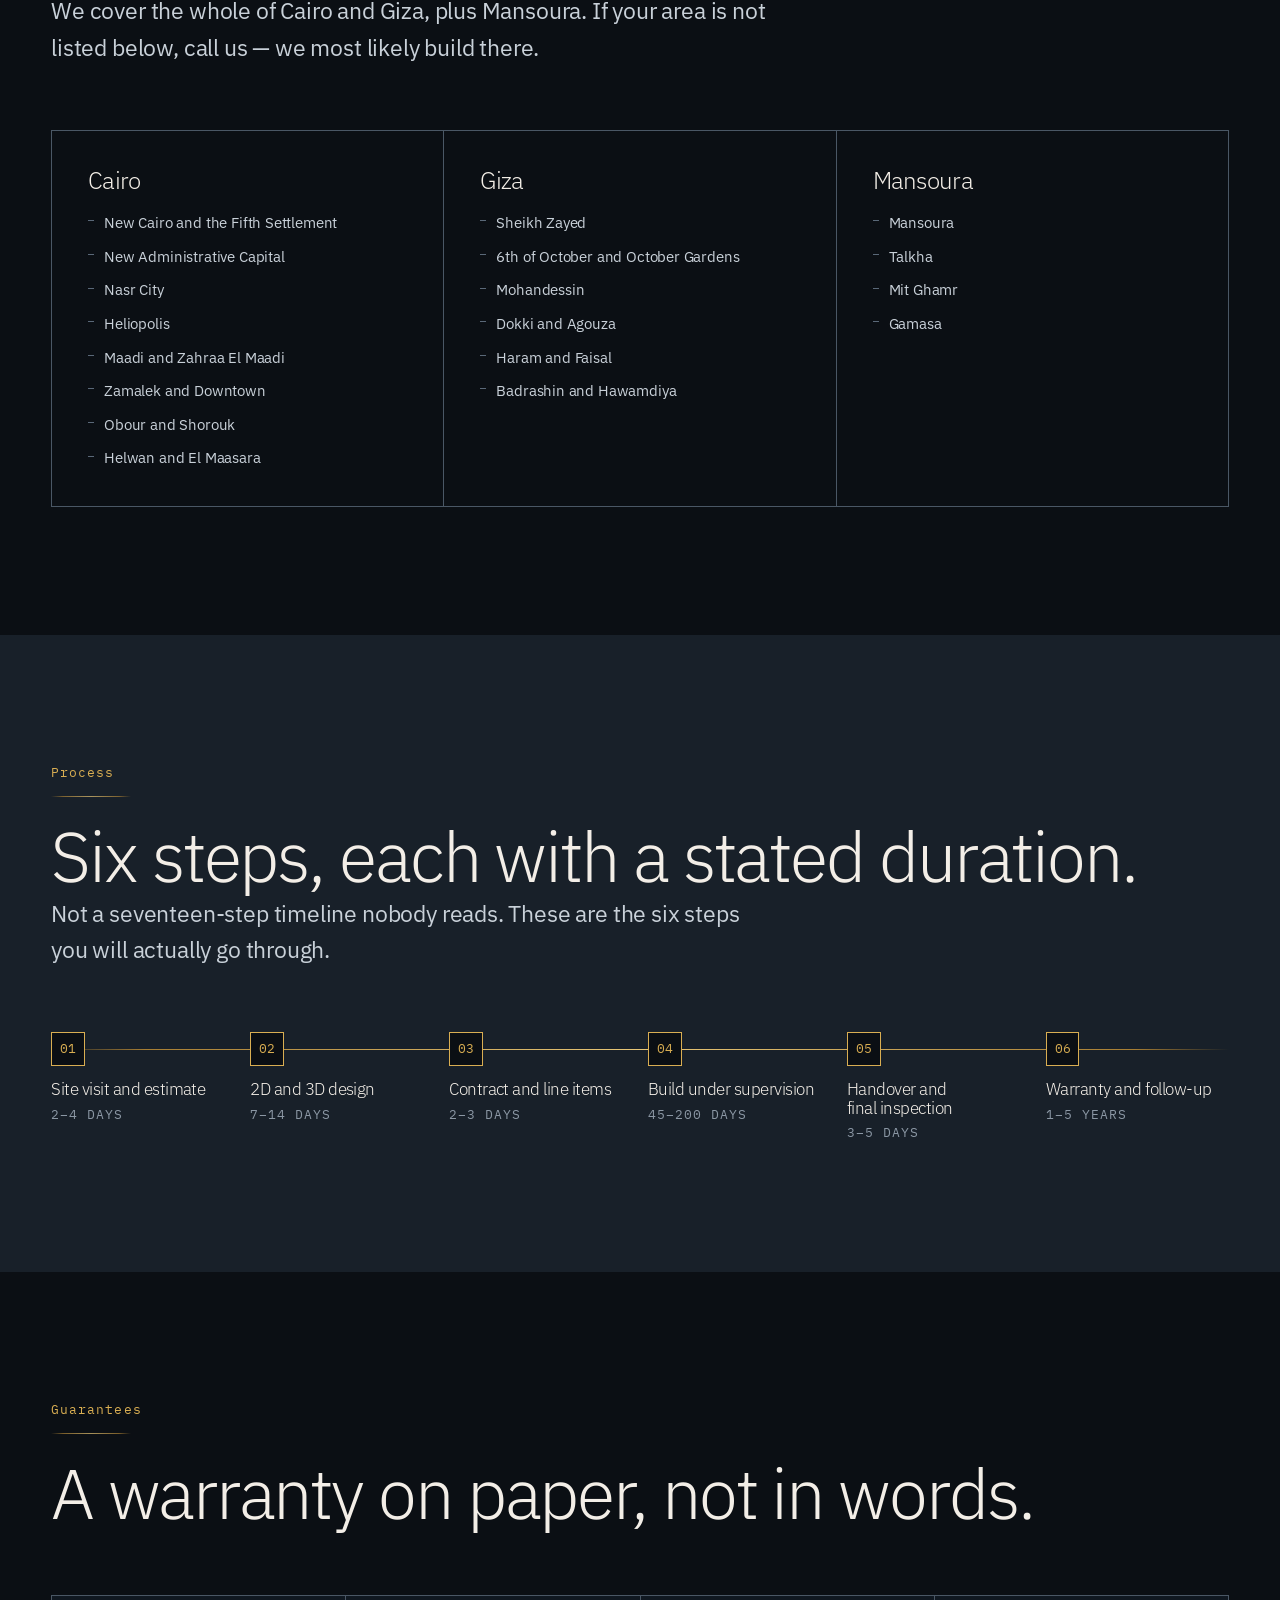
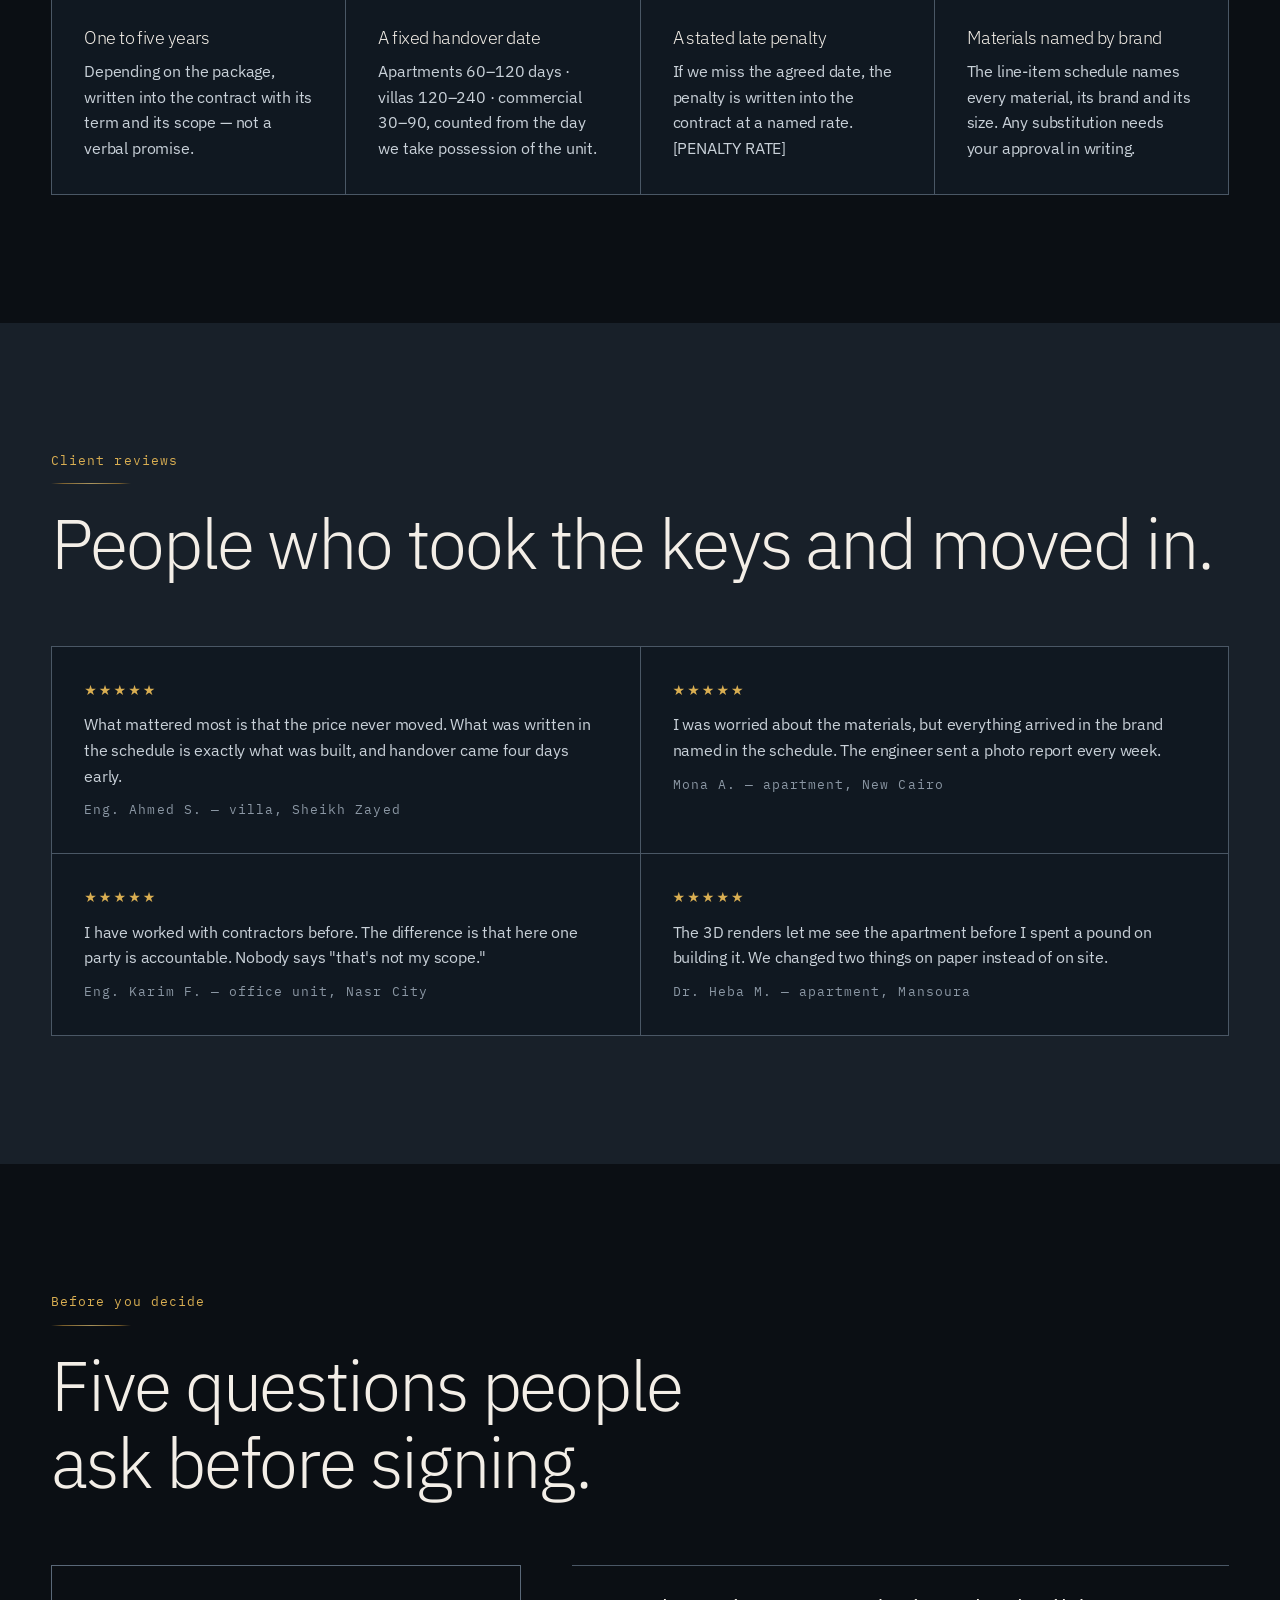
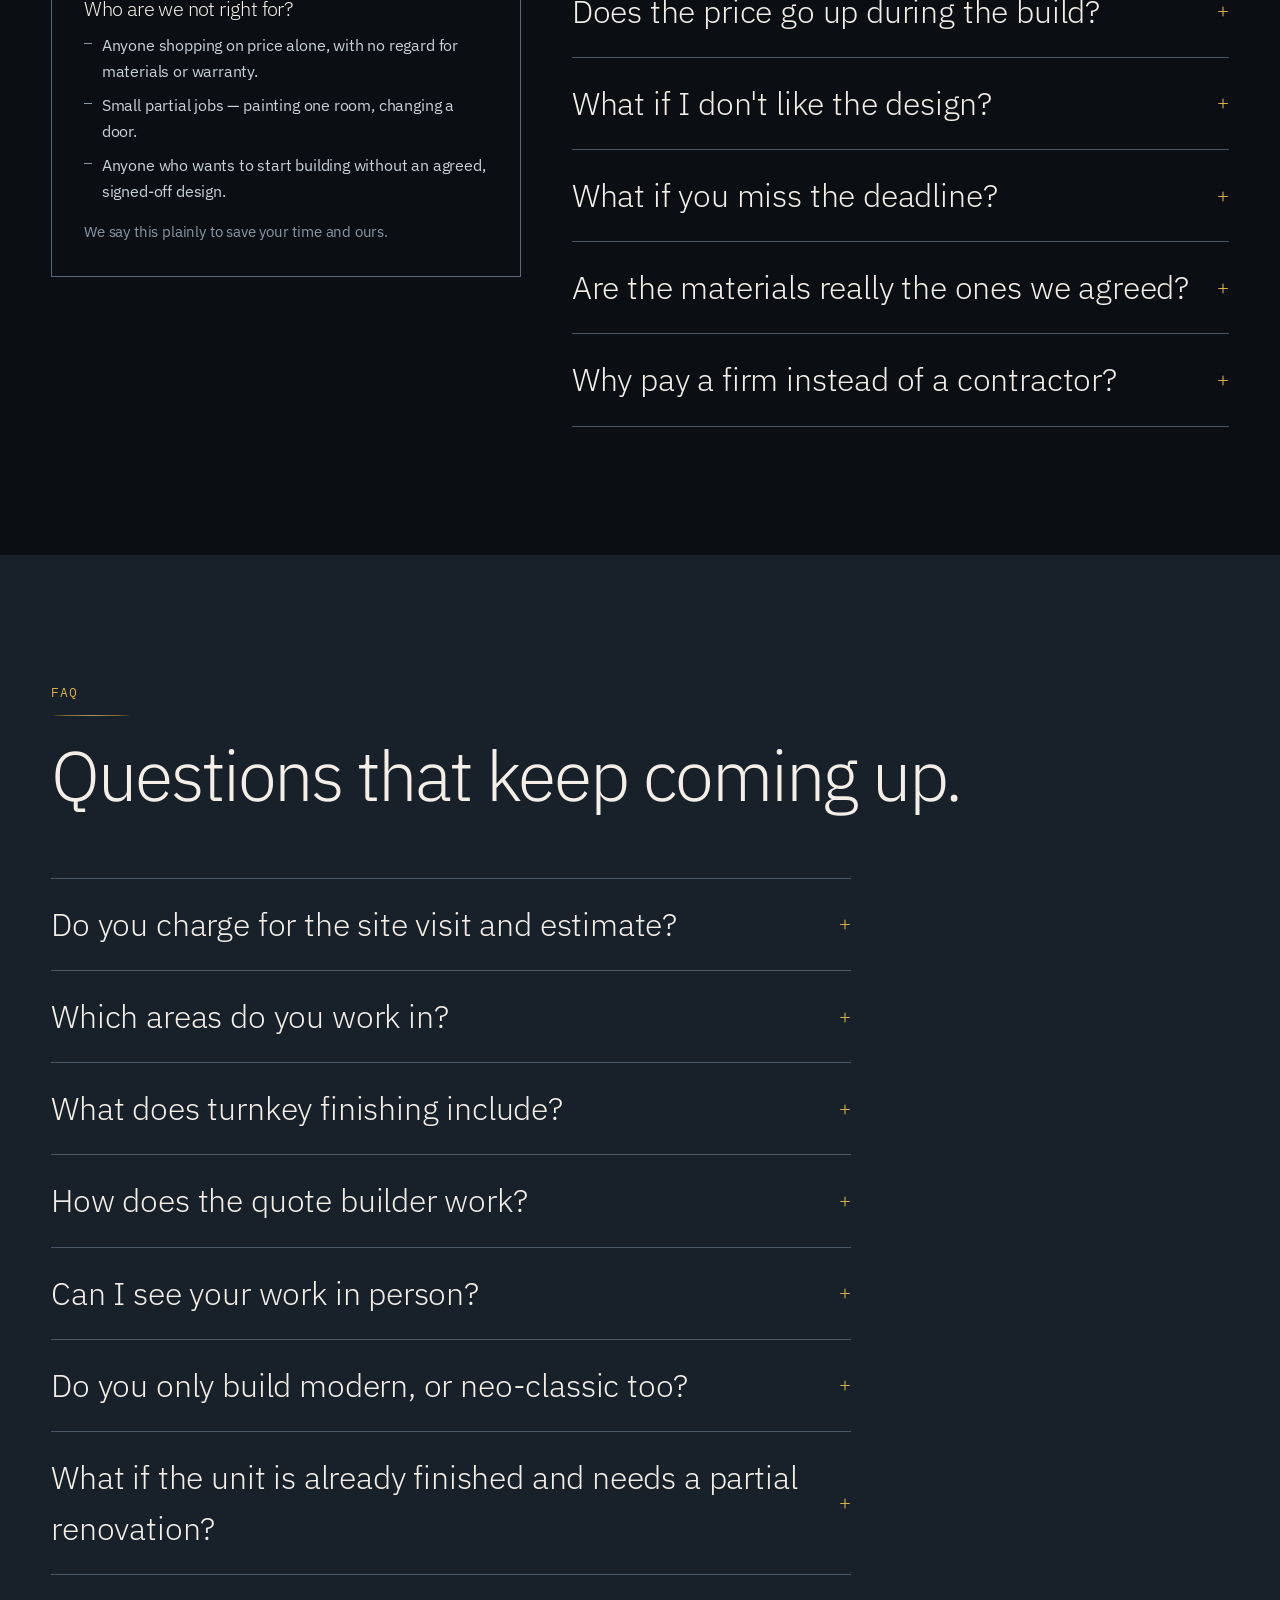
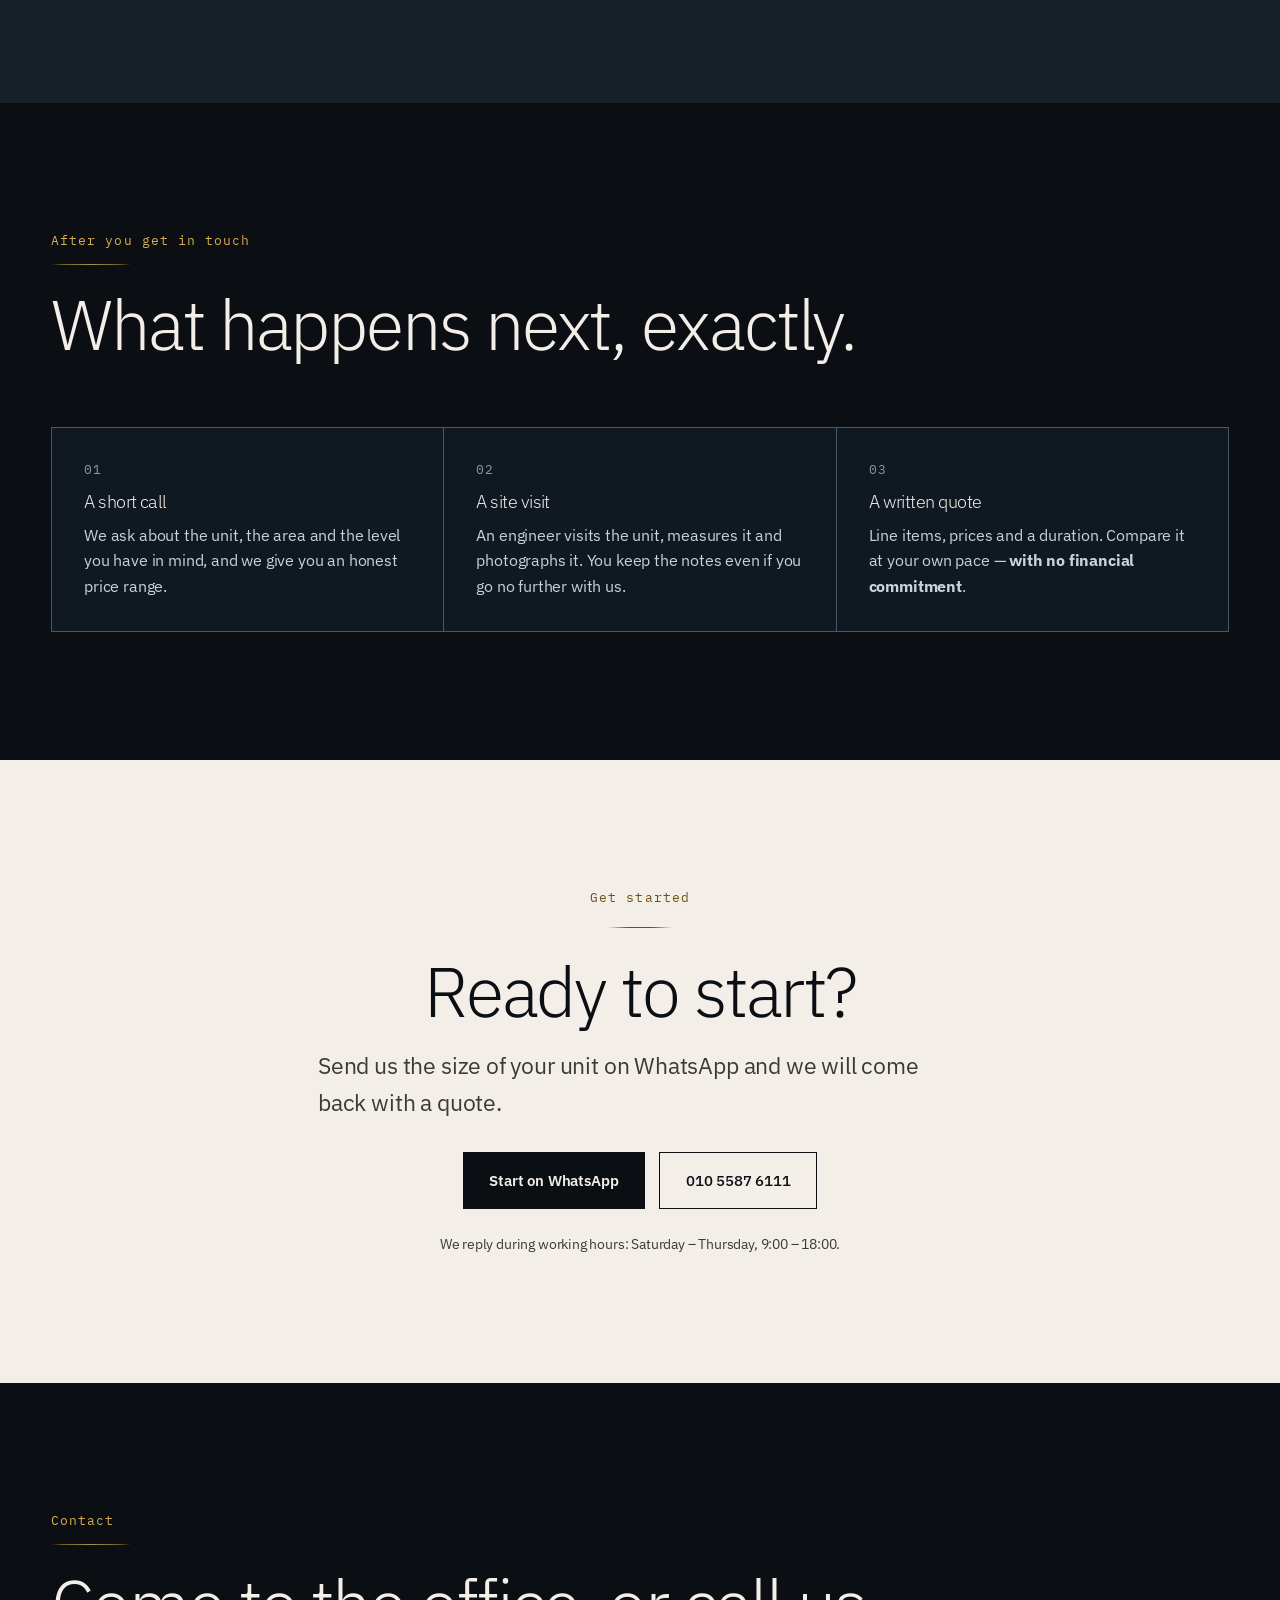
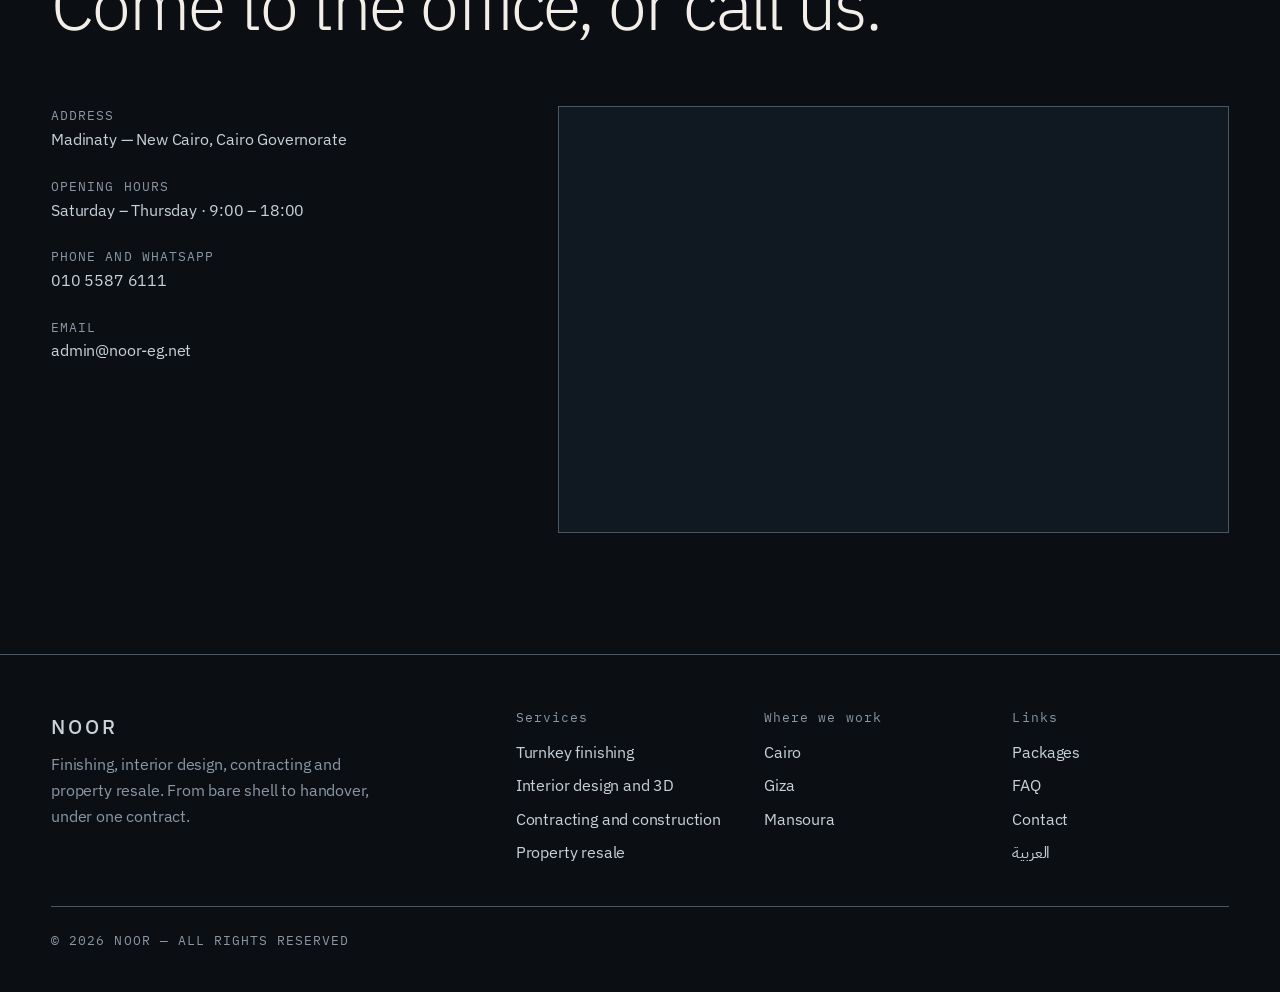
==== commit 113c4bbf: "Swap the before/after pair for a wide modern room transformation Both frames are now wide-angle full" ====
--- a/en/index.html
+++ b/en/index.html
@@ -23,7 +23,7 @@
 <link rel="preconnect" href="https://images.pexels.com">
 <link rel="preconnect" href="https://images.unsplash.com">
 <link rel="stylesheet" href="https://fonts.googleapis.com/css2?family=Alexandria:wght@200..700&family=IBM+Plex+Mono:wght@400;500&family=IBM+Plex+Sans+Arabic:wght@300;400;500;600&family=IBM+Plex+Sans:wght@300;400;500;600&display=swap">
-<link rel="stylesheet" href="../assets/css/noor.css?v=4">
+<link rel="stylesheet" href="../assets/css/noor.css?v=5">
 <script>document.documentElement.classList.add('js')</script>
 </head>
 <body>
@@ -306,8 +306,8 @@
 
     <figure class="cmp cmp--solo">
       <div class="cmp__frame">
-        <img src="https://images.pexels.com/photos/2116491/pexels-photo-2116491.jpeg?auto=compress&cs=tinysrgb&w=1400&h=933&fit=crop" alt="A room on bare shell: raw plaster walls, concrete floor, a work ladder" width="1400" height="933" loading="lazy" decoding="async">
-        <img class="cmp__after" src="https://images.pexels.com/photos/15124841/pexels-photo-15124841.jpeg?auto=compress&cs=tinysrgb&w=1400&h=933&fit=crop" alt="A finished bohemian living room: leather sofa, kilim cushions, wood table, plants" width="1400" height="933" loading="lazy" decoding="async">
+        <img src="https://images.pexels.com/photos/15798784/pexels-photo-15798784.jpeg?auto=compress&cs=tinysrgb&w=1400&h=933&fit=crop" alt="An apartment on bare shell: concrete floor, raw walls, tools on site" width="1400" height="933" loading="lazy" decoding="async">
+        <img class="cmp__after" src="https://images.pexels.com/photos/7214166/pexels-photo-7214166.jpeg?auto=compress&cs=tinysrgb&w=1400&h=933&fit=crop" alt="A modern living room after a full finish: pale floor, sectional sofa, full-height windows" width="1400" height="933" loading="lazy" decoding="async">
         <span class="cmp__bar" aria-hidden="true"></span>
         <div class="cmp__tags meta"><span class="cmp__tag">Before</span><span class="cmp__tag">After</span></div>
         <input class="cmp__handle" type="range" min="0" max="100" value="45" aria-label="Drag to compare before and after">
@@ -648,6 +648,6 @@
         integrity="sha384-wl5TeDVvOWt30Pbf8aSo2ZrzsOjddu3avOBvHe+p+OhJt9gP6w9YXmDkN5DK2/dF" crossorigin="anonymous"></script>
 <script src="https://cdnjs.cloudflare.com/ajax/libs/gsap/3.15.0/SplitText.min.js" defer
         integrity="sha384-SWJ0lLVRoipvHh59xj0pL7uC7Ih51F+5smaFtrG+2nr+TlDZU5SYJHmxfolbeNTr" crossorigin="anonymous"></script>
-<script src="../assets/js/noor.js?v=4" defer></script>
+<script src="../assets/js/noor.js?v=5" defer></script>
 </body>
 </html>
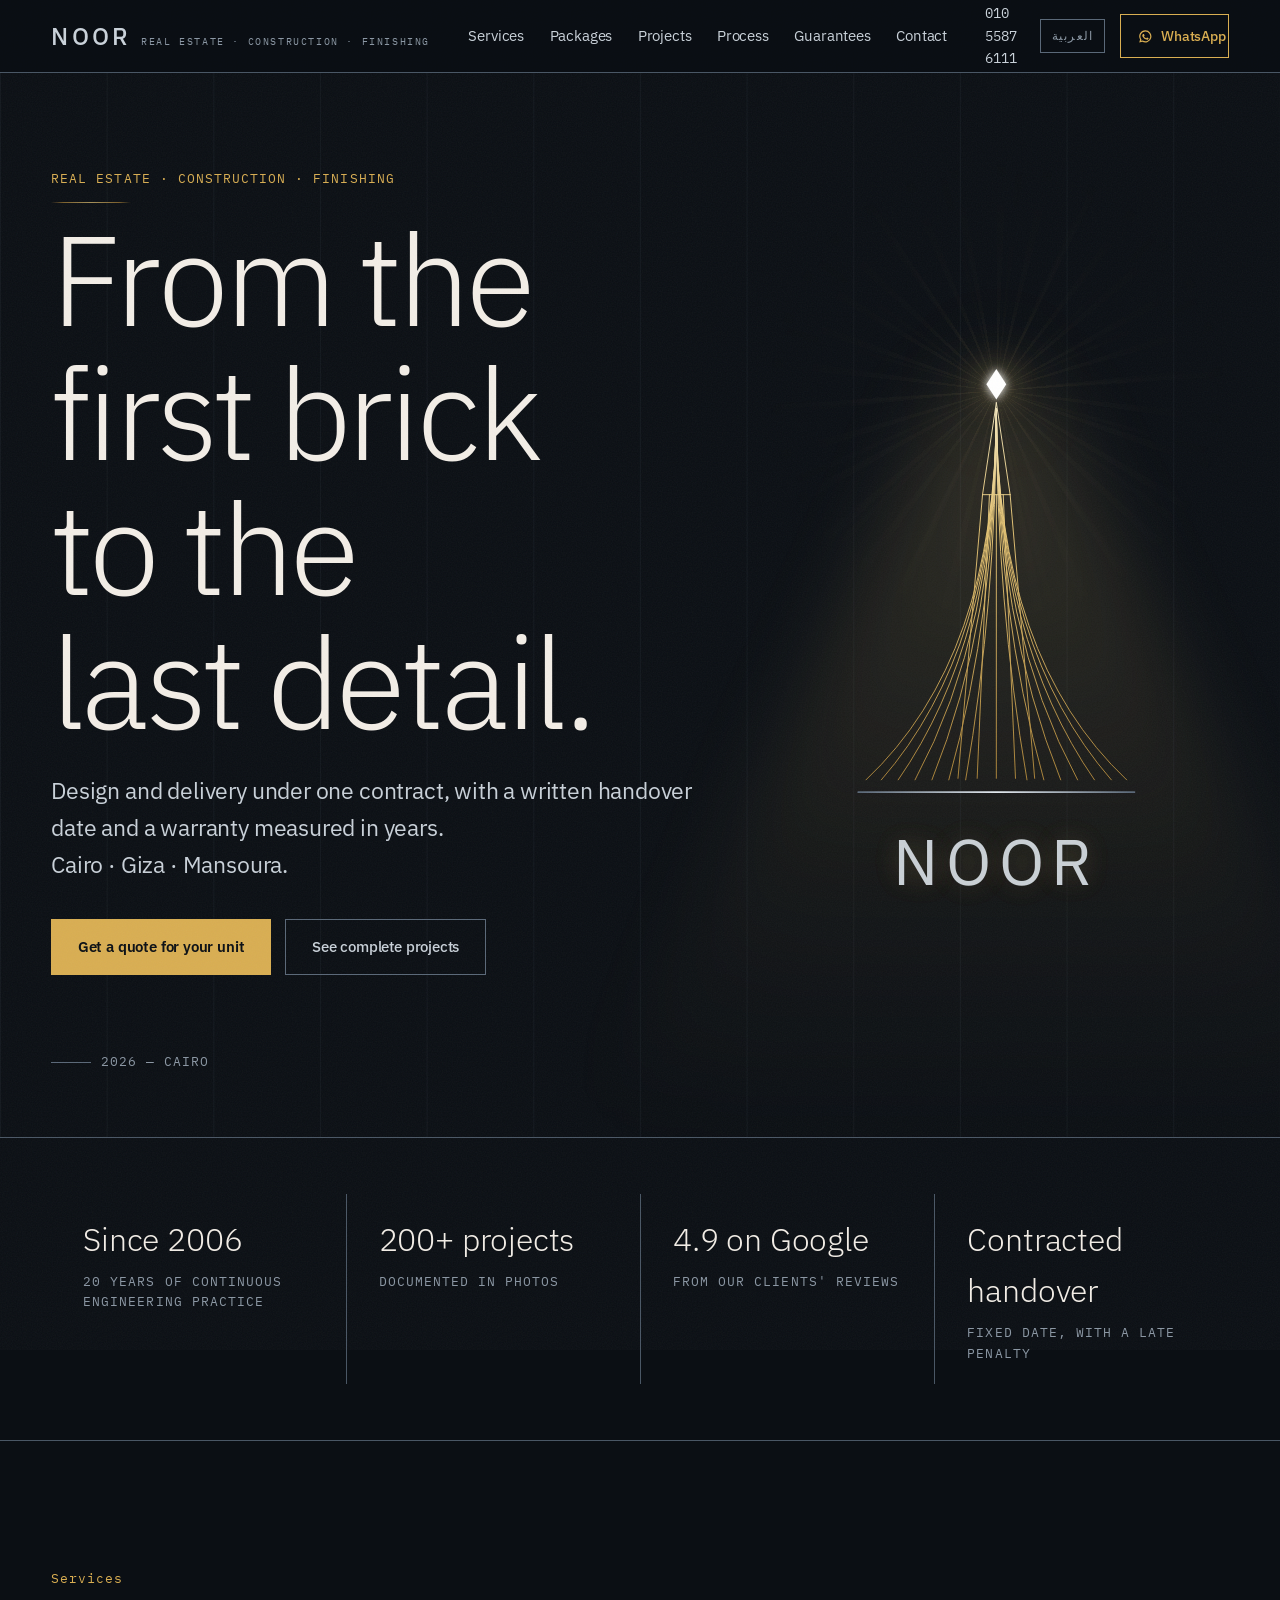
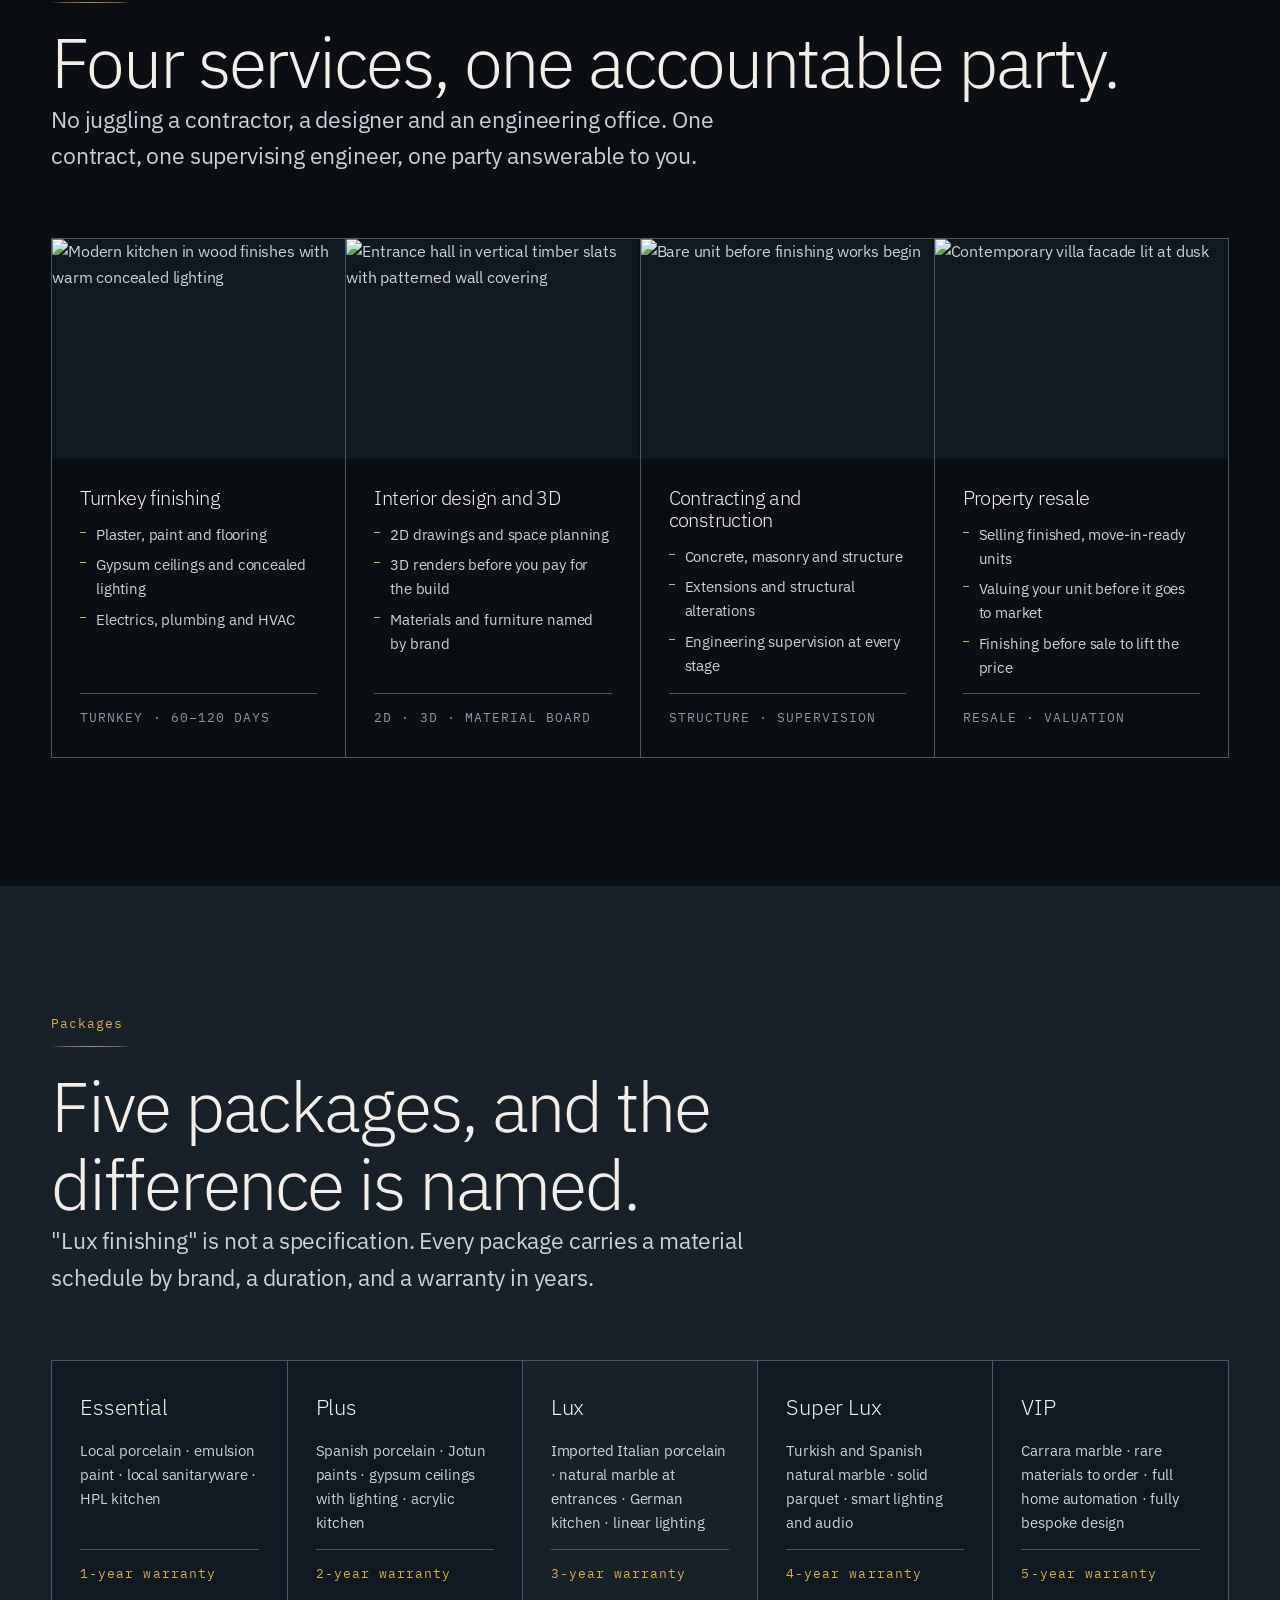
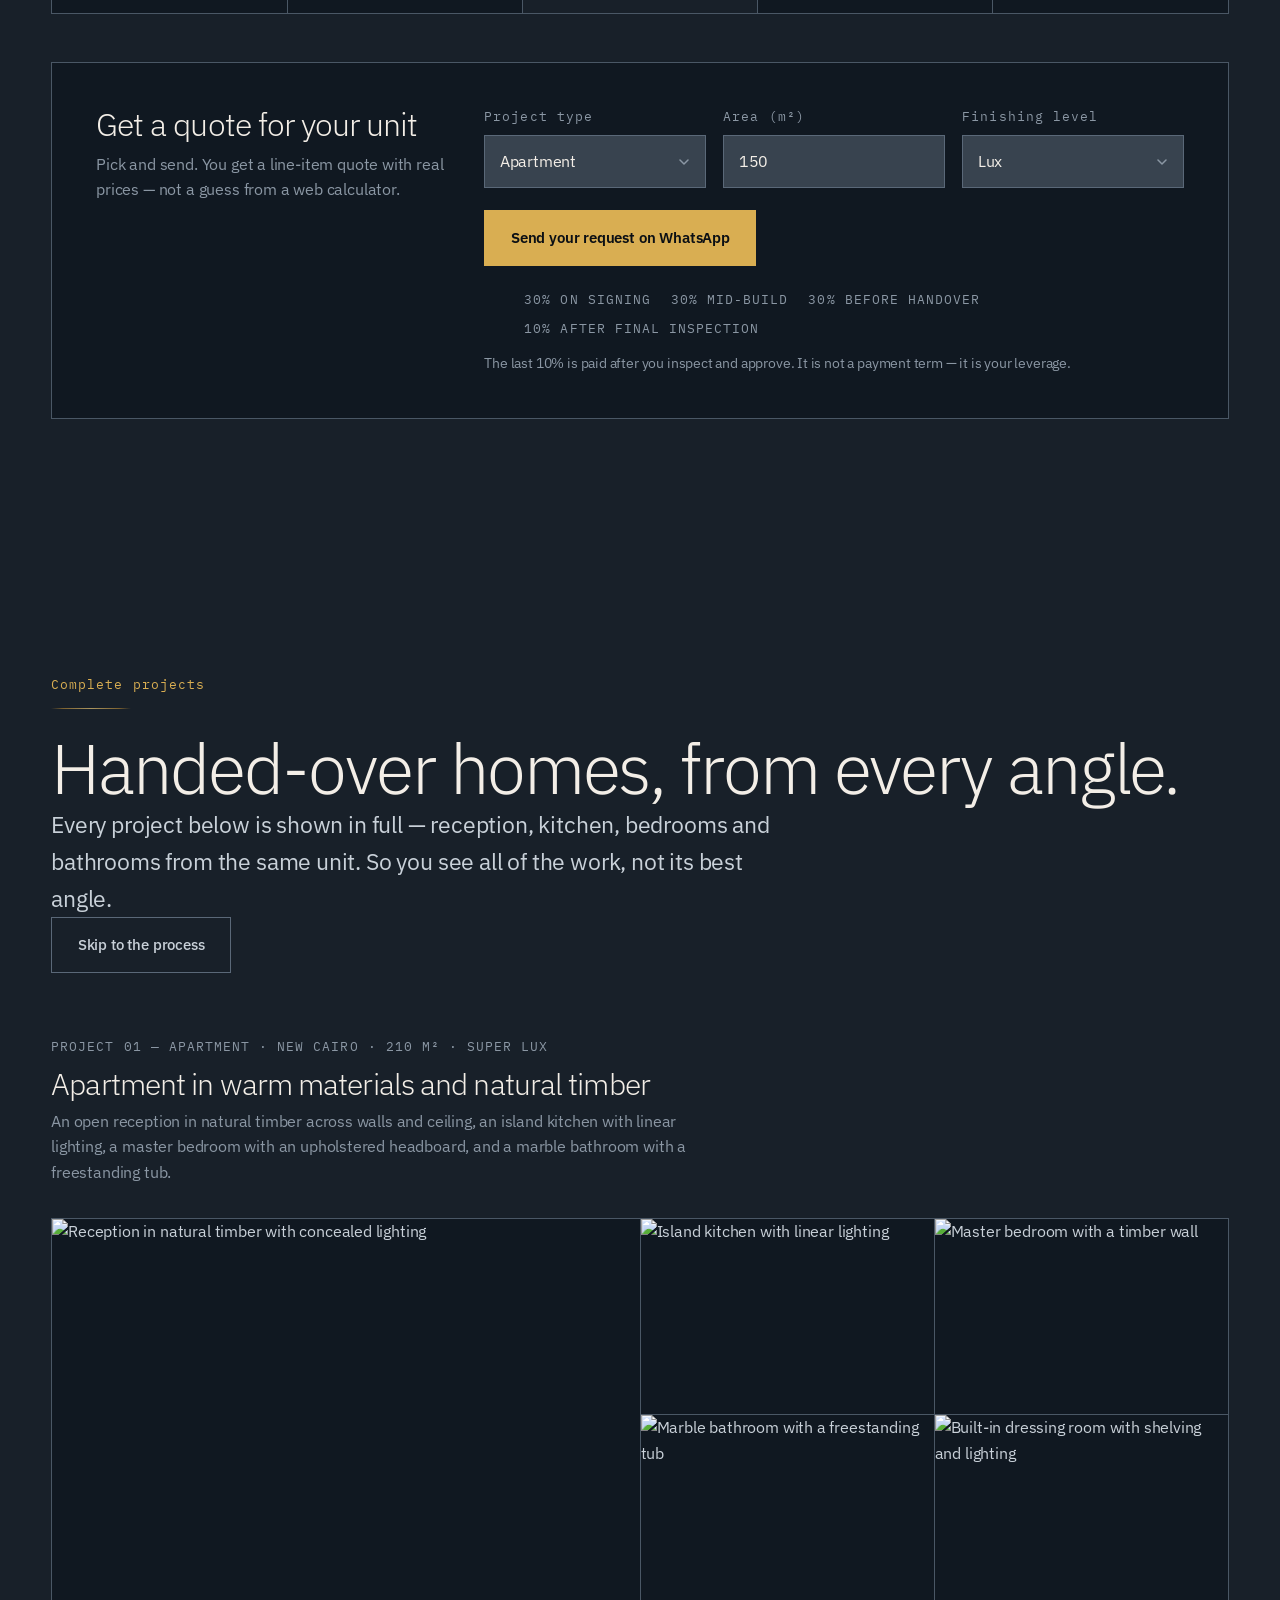
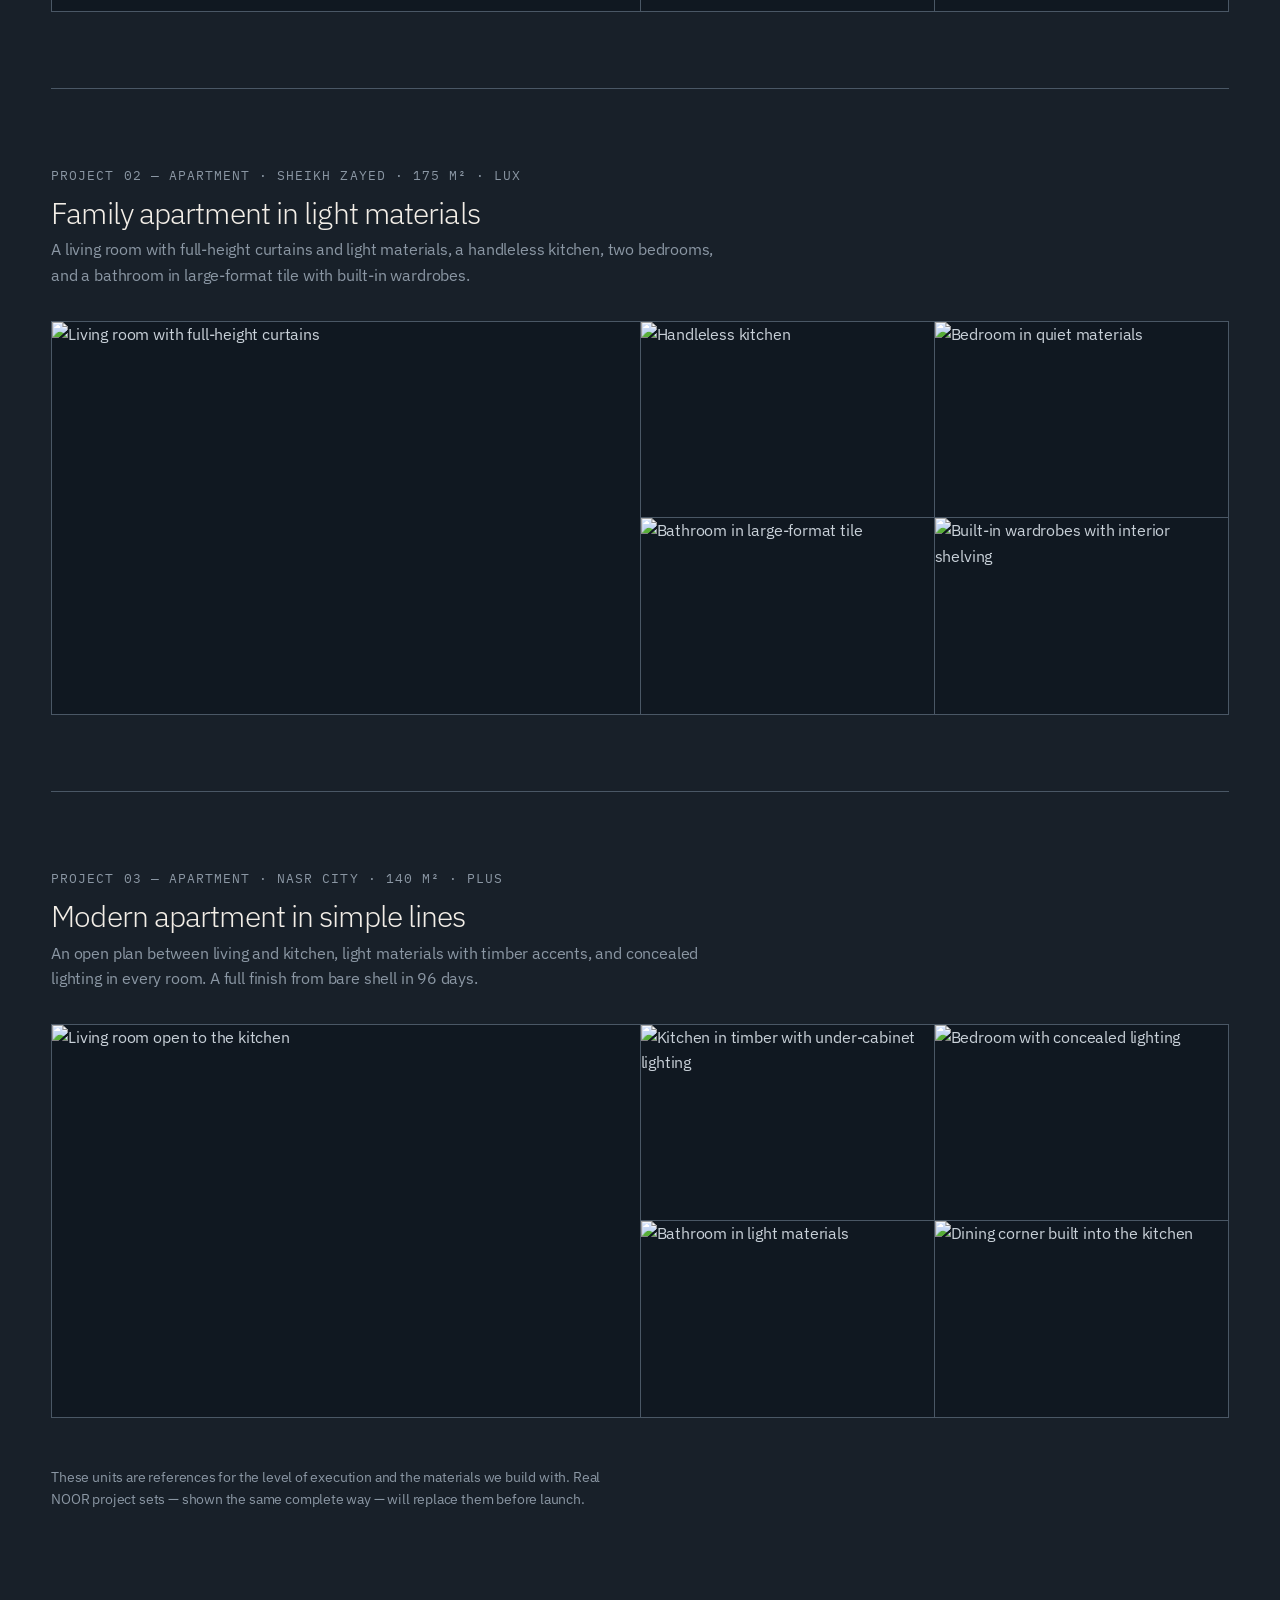
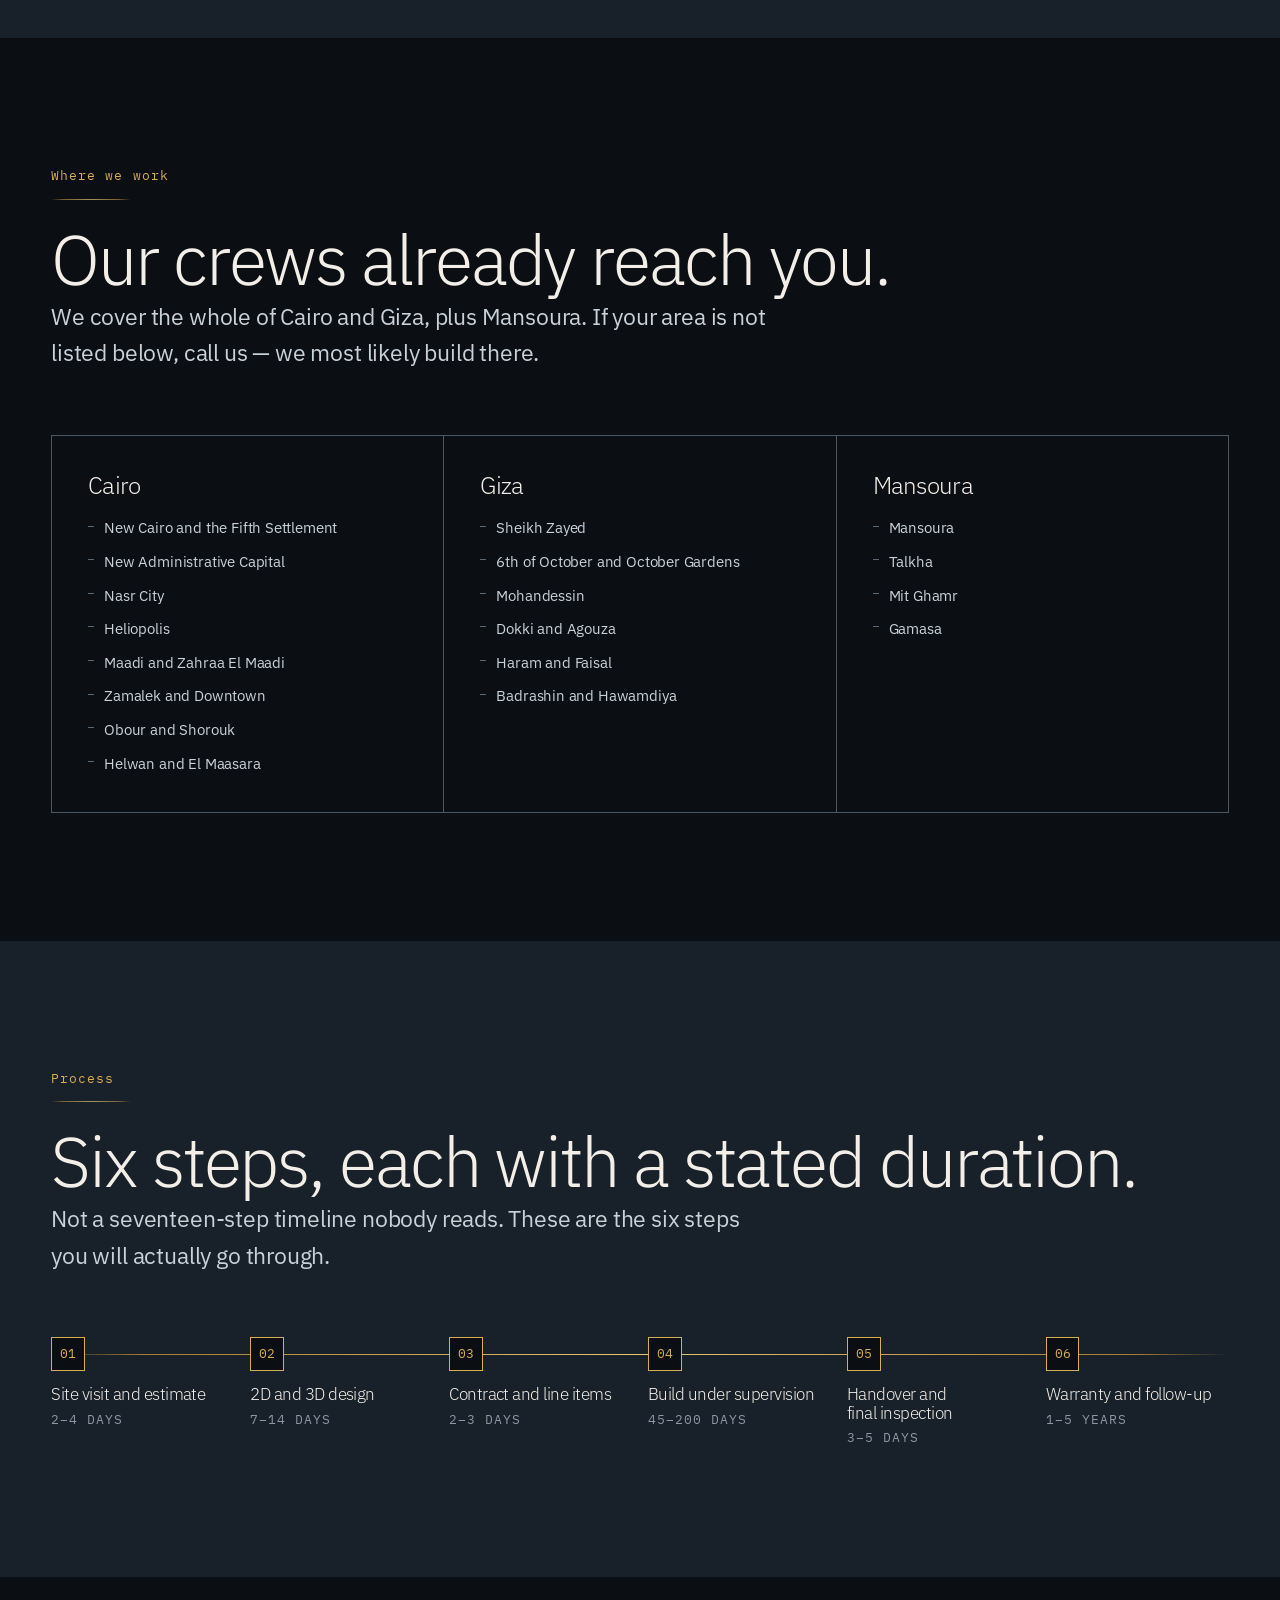
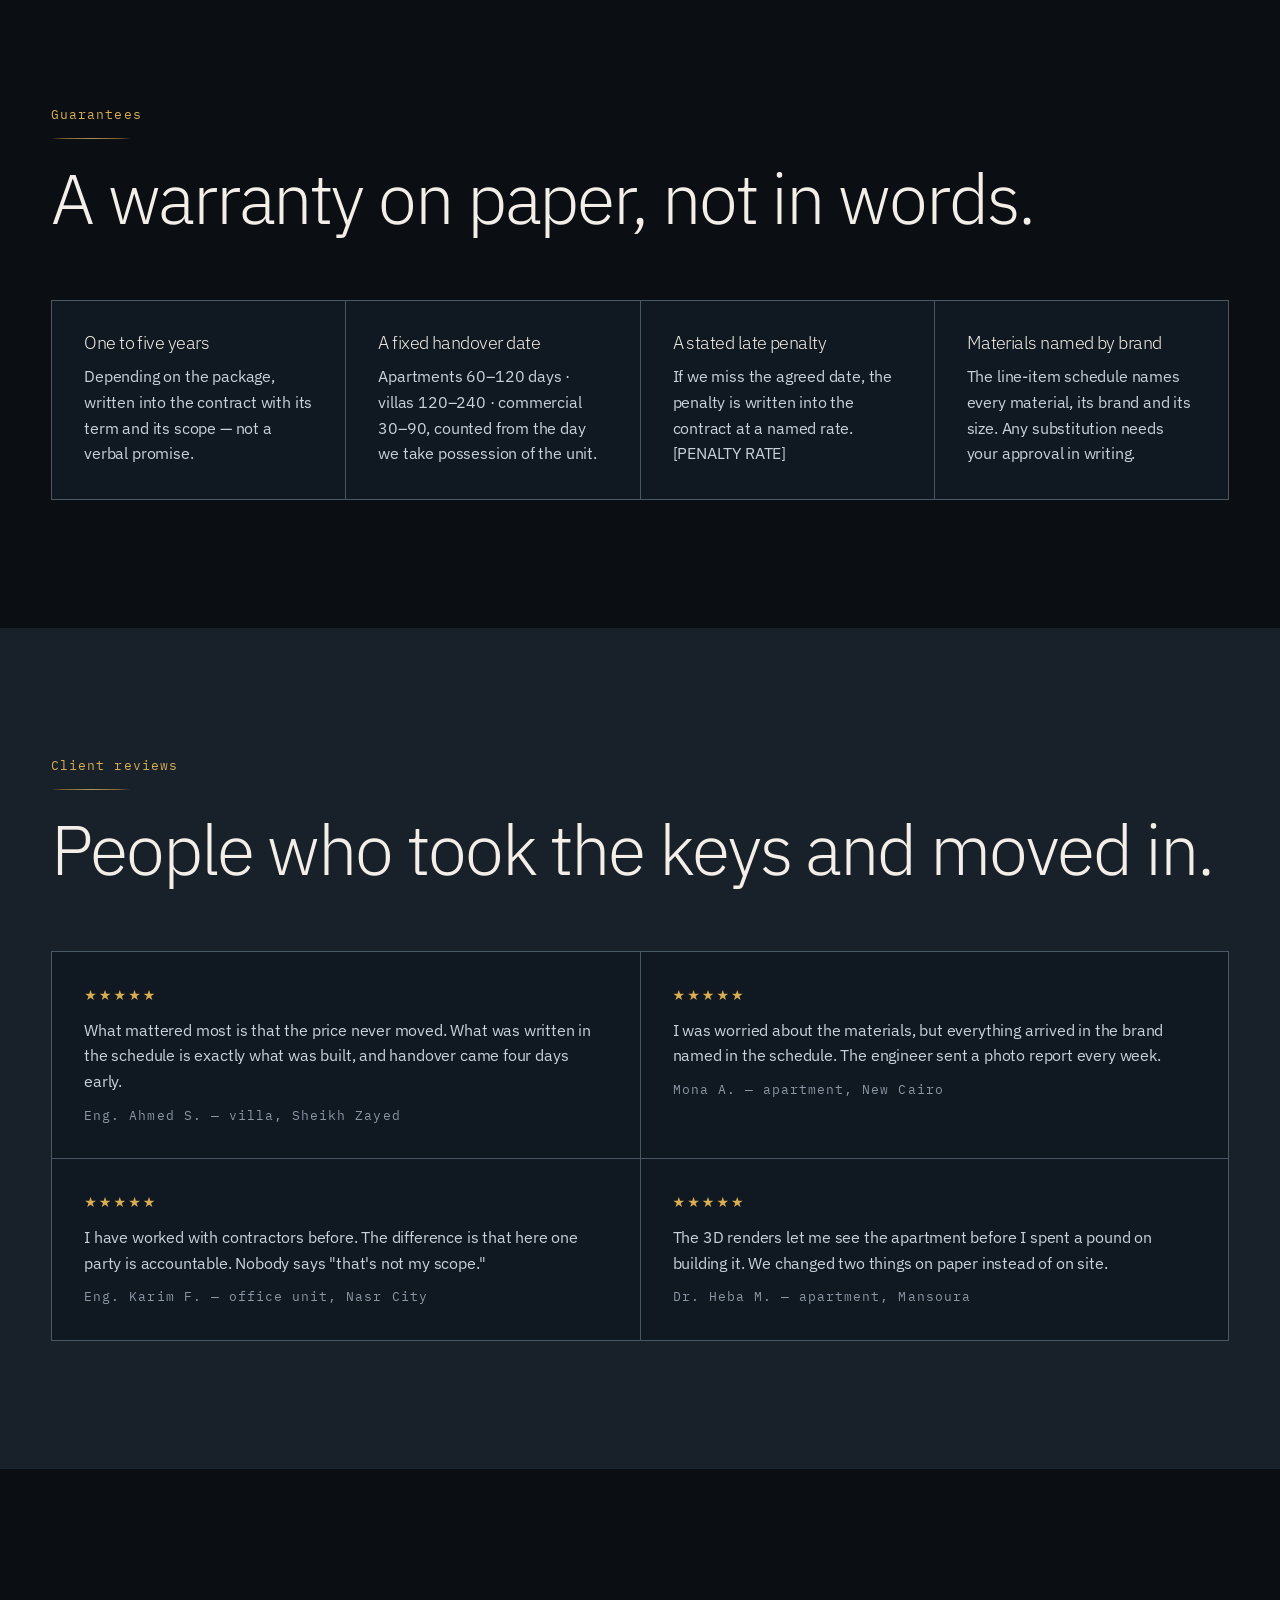
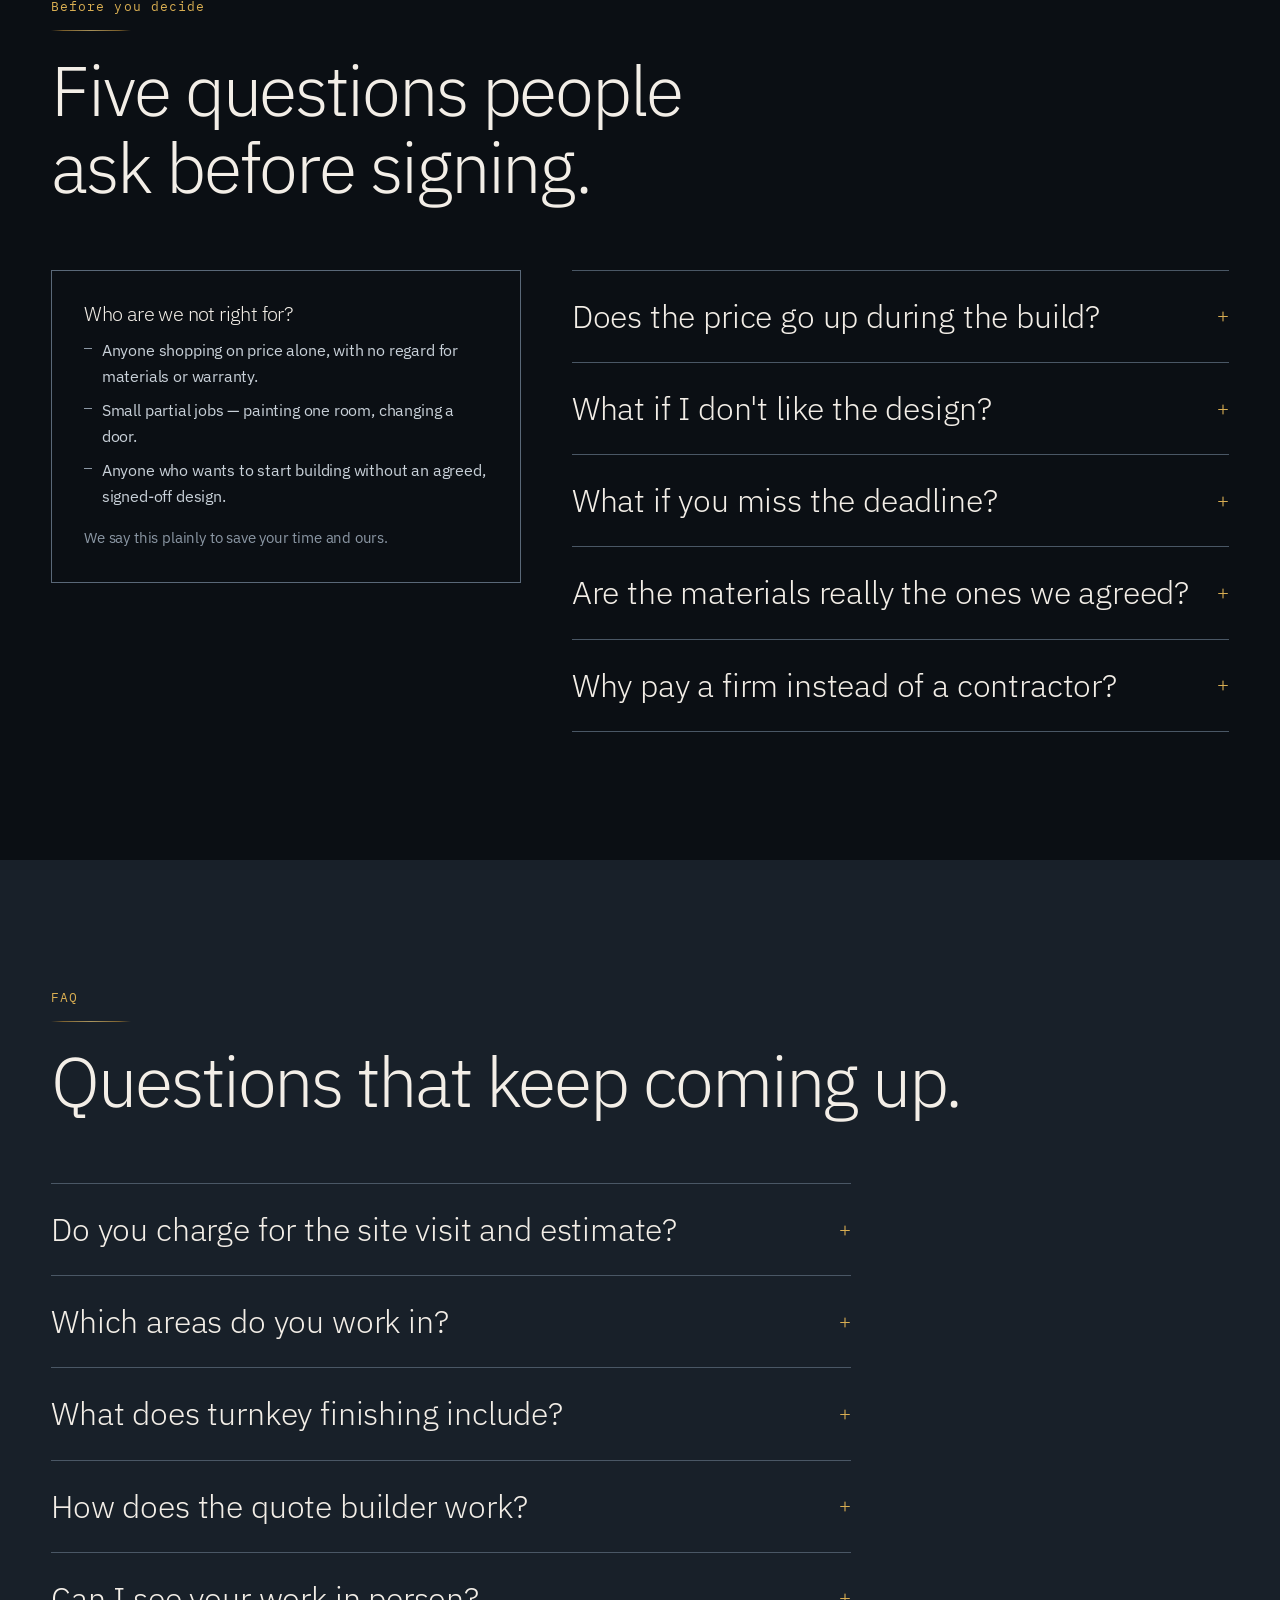
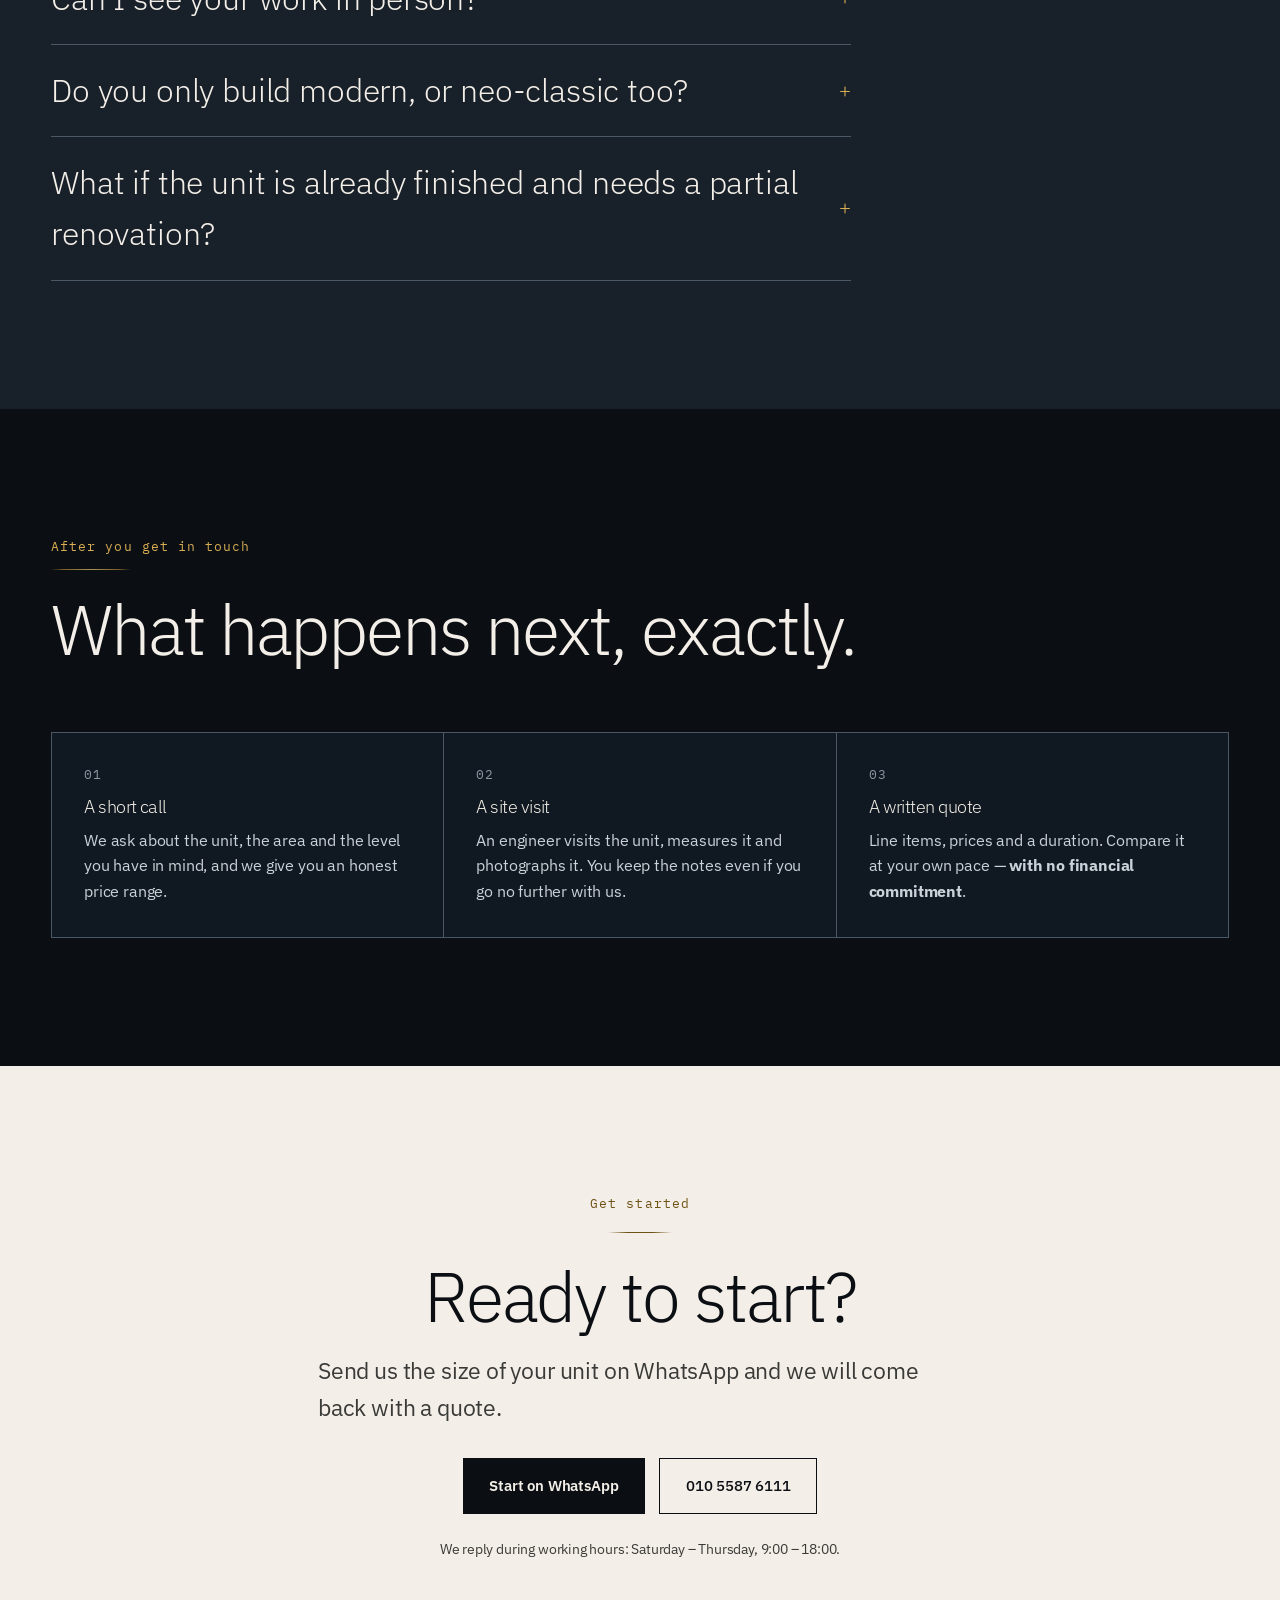
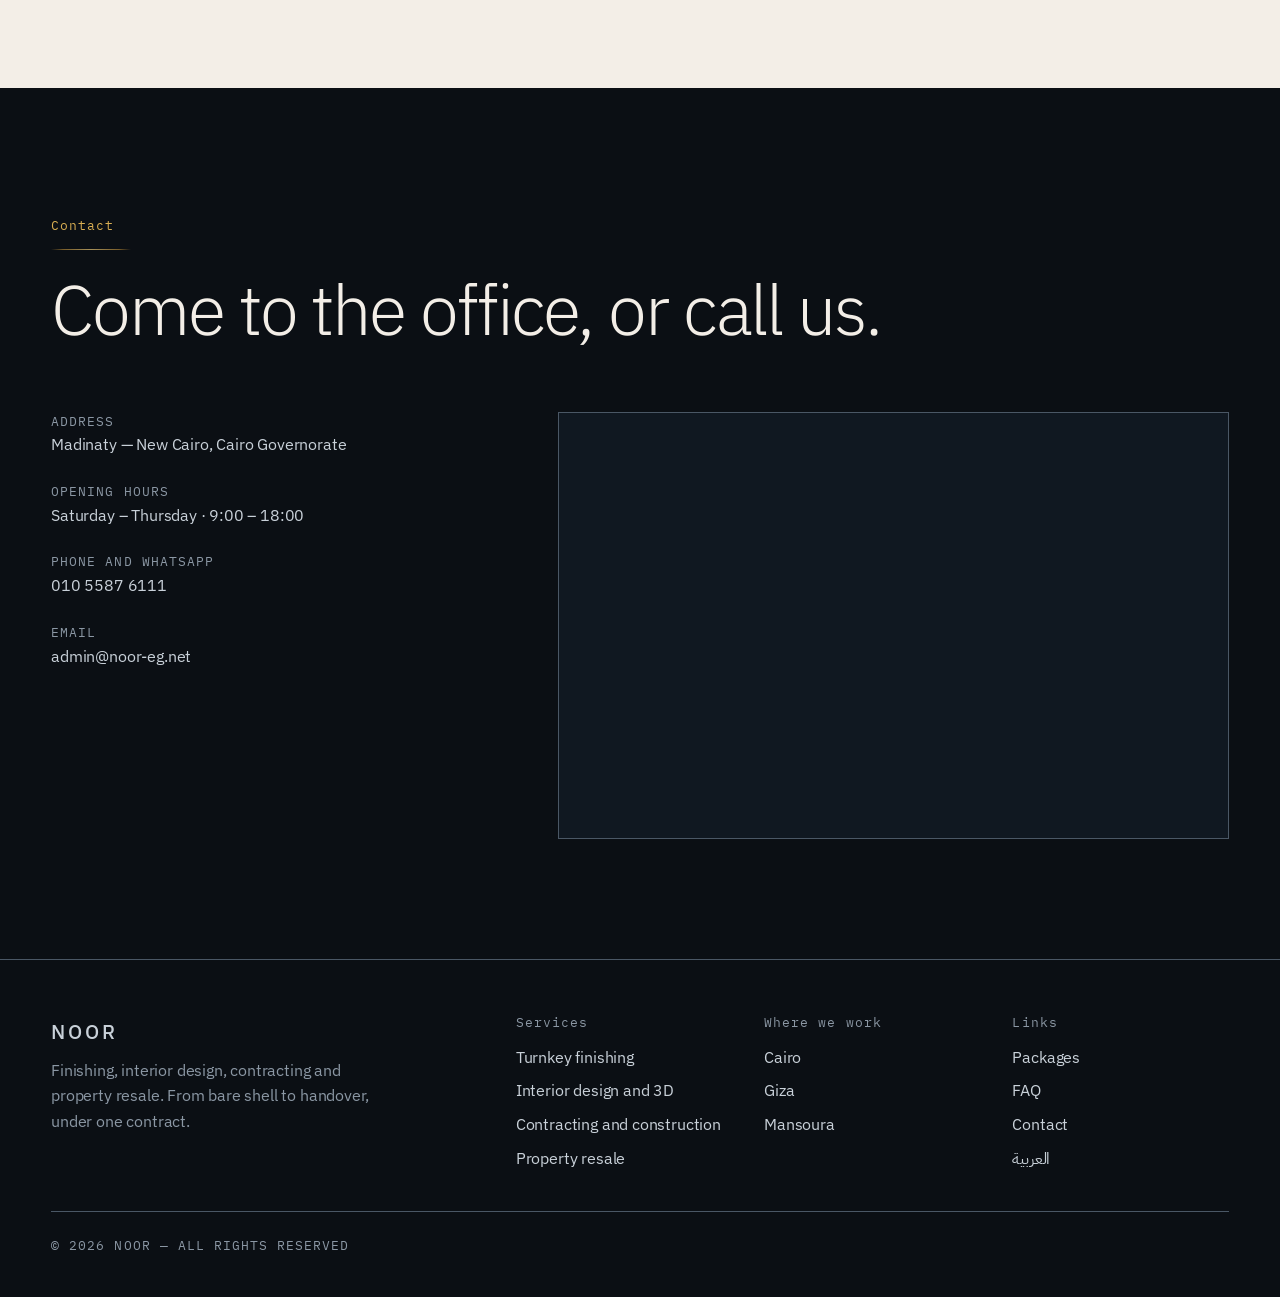
==== commit 01e9c902: "Park the before/after comparator until real same-room photos exist Three stock pairs were tried and " ====
--- a/en/index.html
+++ b/en/index.html
@@ -23,7 +23,7 @@
 <link rel="preconnect" href="https://images.pexels.com">
 <link rel="preconnect" href="https://images.unsplash.com">
 <link rel="stylesheet" href="https://fonts.googleapis.com/css2?family=Alexandria:wght@200..700&family=IBM+Plex+Mono:wght@400;500&family=IBM+Plex+Sans+Arabic:wght@300;400;500;600&family=IBM+Plex+Sans:wght@300;400;500;600&display=swap">
-<link rel="stylesheet" href="../assets/css/noor.css?v=5">
+<link rel="stylesheet" href="../assets/css/noor.css?v=6">
 <script>document.documentElement.classList.add('js')</script>
 </head>
 <body>
@@ -294,30 +294,15 @@
   </div>
 </section>
 
-<!-- ── S5 · BEFORE / AFTER ────────────────────────────────────────────── -->
-<section id="before-after">
-  <div class="wrap">
-    <div class="sec-head">
-      <span class="eyebrow">Before and after</span>
-      <div class="gold-rule" aria-hidden="true"></div>
-      <h2>What finishing actually changes.</h2>
-      <p class="lead">Drag the handle. This is the difference between a unit on bare block and a unit fully finished.</p>
-    </div>
-
-    <figure class="cmp cmp--solo">
-      <div class="cmp__frame">
-        <img src="https://images.pexels.com/photos/15798784/pexels-photo-15798784.jpeg?auto=compress&cs=tinysrgb&w=1400&h=933&fit=crop" alt="An apartment on bare shell: concrete floor, raw walls, tools on site" width="1400" height="933" loading="lazy" decoding="async">
-        <img class="cmp__after" src="https://images.pexels.com/photos/7214166/pexels-photo-7214166.jpeg?auto=compress&cs=tinysrgb&w=1400&h=933&fit=crop" alt="A modern living room after a full finish: pale floor, sectional sofa, full-height windows" width="1400" height="933" loading="lazy" decoding="async">
-        <span class="cmp__bar" aria-hidden="true"></span>
-        <div class="cmp__tags meta"><span class="cmp__tag">Before</span><span class="cmp__tag">After</span></div>
-        <input class="cmp__handle" type="range" min="0" max="100" value="45" aria-label="Drag to compare before and after">
-      </div>
-      <figcaption class="cmp__cap meta meta--latin">BARE SHELL → FULL FINISH</figcaption>
-    </figure>
-
-    <p class="muted" style="margin-block-start:1.5rem;font-size:.875rem;max-inline-size:70ch">Both frames are references for the difference between the two states. Real NOOR before/after pairs — same unit, same angle — will replace them before launch.</p>
-  </div>
-</section>
+<!-- ── S5 · BEFORE / AFTER — deliberately disabled ─────────────────────
+     This section needs two frames of the SAME room, same angle, same lens:
+     one on bare shell, one finished. Free stock libraries hold no such pairs
+     — every shoot is either all-raw or all-finished — and pairing two
+     different places is obvious at a glance and costs the page its credibility.
+     The markup, CSS and JS all still work. Once a real handover is shot from
+     one fixed position, uncomment this and drop in the two new srcs.
+     The original block is in git — see commit "Park the before/after comparator".
+-->
 
 <!-- ── S6 · PORTFOLIO ─────────────────────────────────────────────────── -->
 <section id="work" class="band">
@@ -648,6 +633,6 @@
         integrity="sha384-wl5TeDVvOWt30Pbf8aSo2ZrzsOjddu3avOBvHe+p+OhJt9gP6w9YXmDkN5DK2/dF" crossorigin="anonymous"></script>
 <script src="https://cdnjs.cloudflare.com/ajax/libs/gsap/3.15.0/SplitText.min.js" defer
         integrity="sha384-SWJ0lLVRoipvHh59xj0pL7uC7Ih51F+5smaFtrG+2nr+TlDZU5SYJHmxfolbeNTr" crossorigin="anonymous"></script>
-<script src="../assets/js/noor.js?v=5" defer></script>
+<script src="../assets/js/noor.js?v=6" defer></script>
 </body>
 </html>
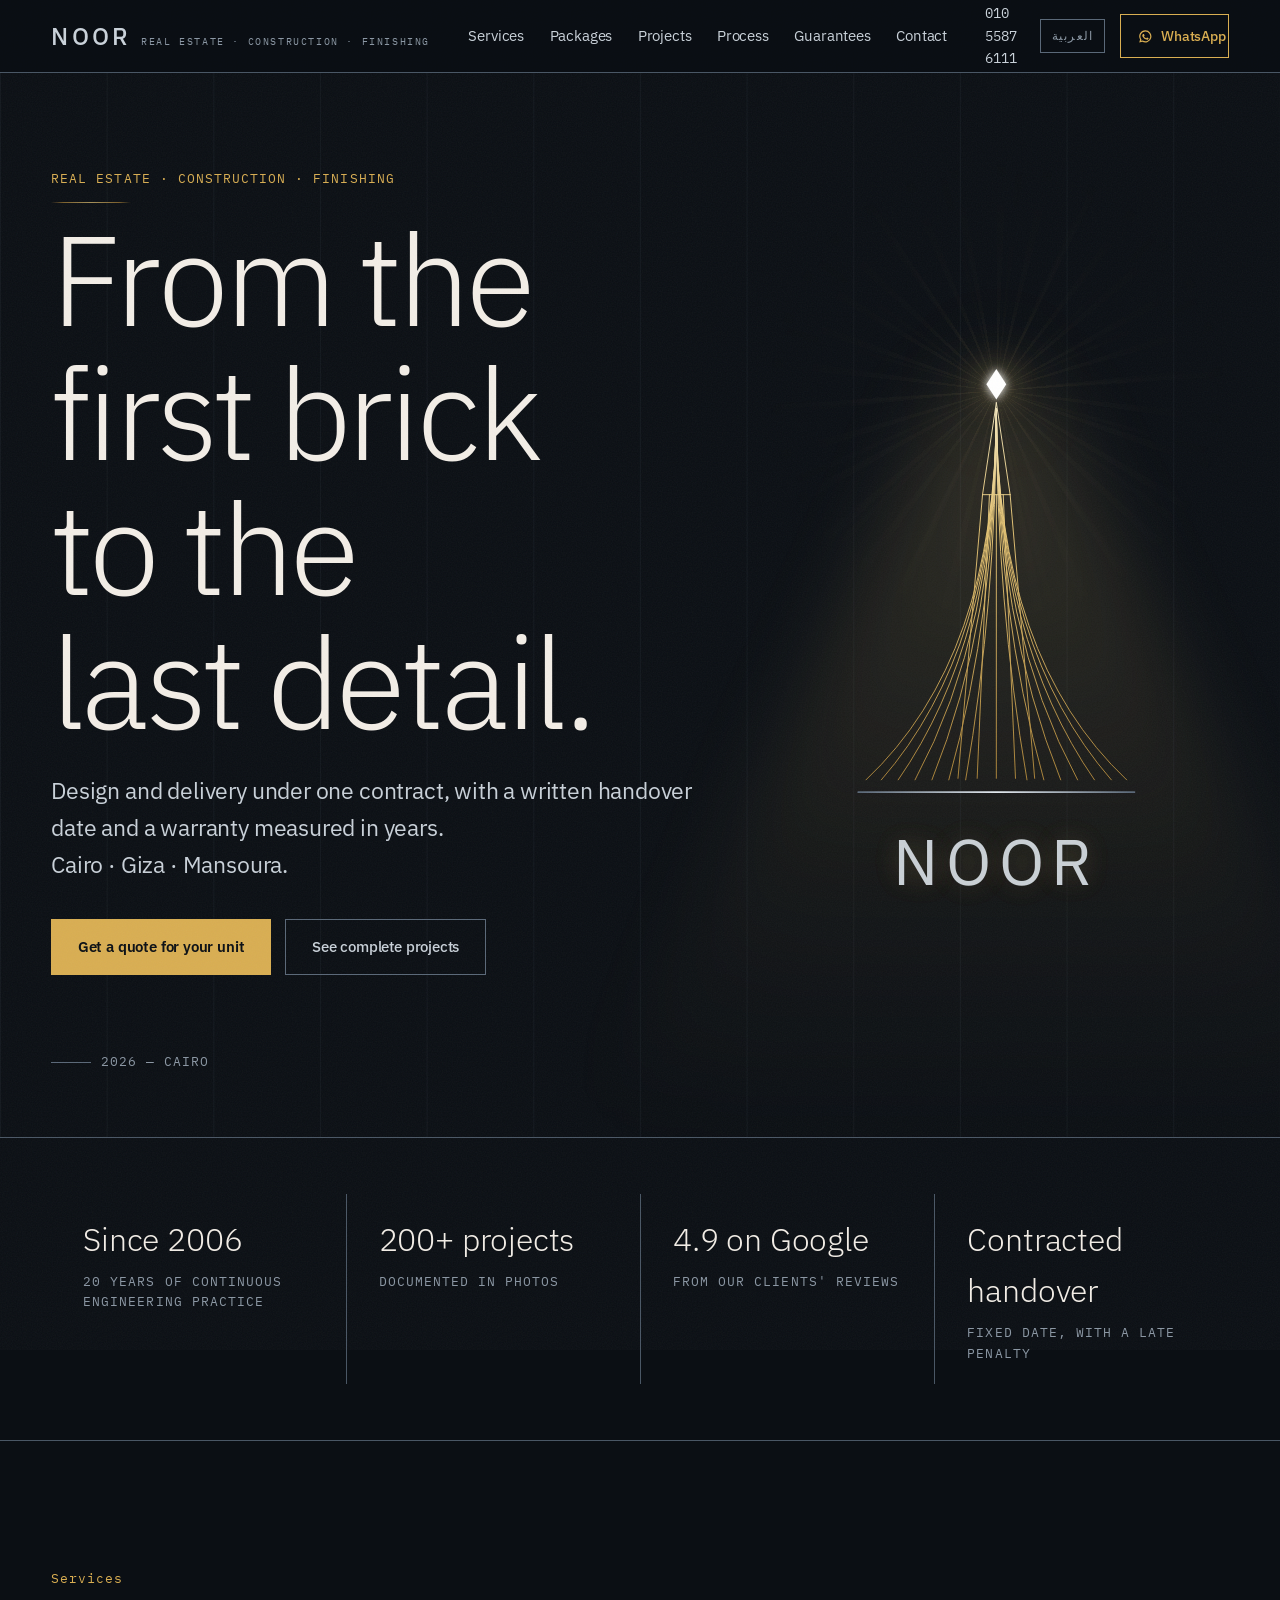
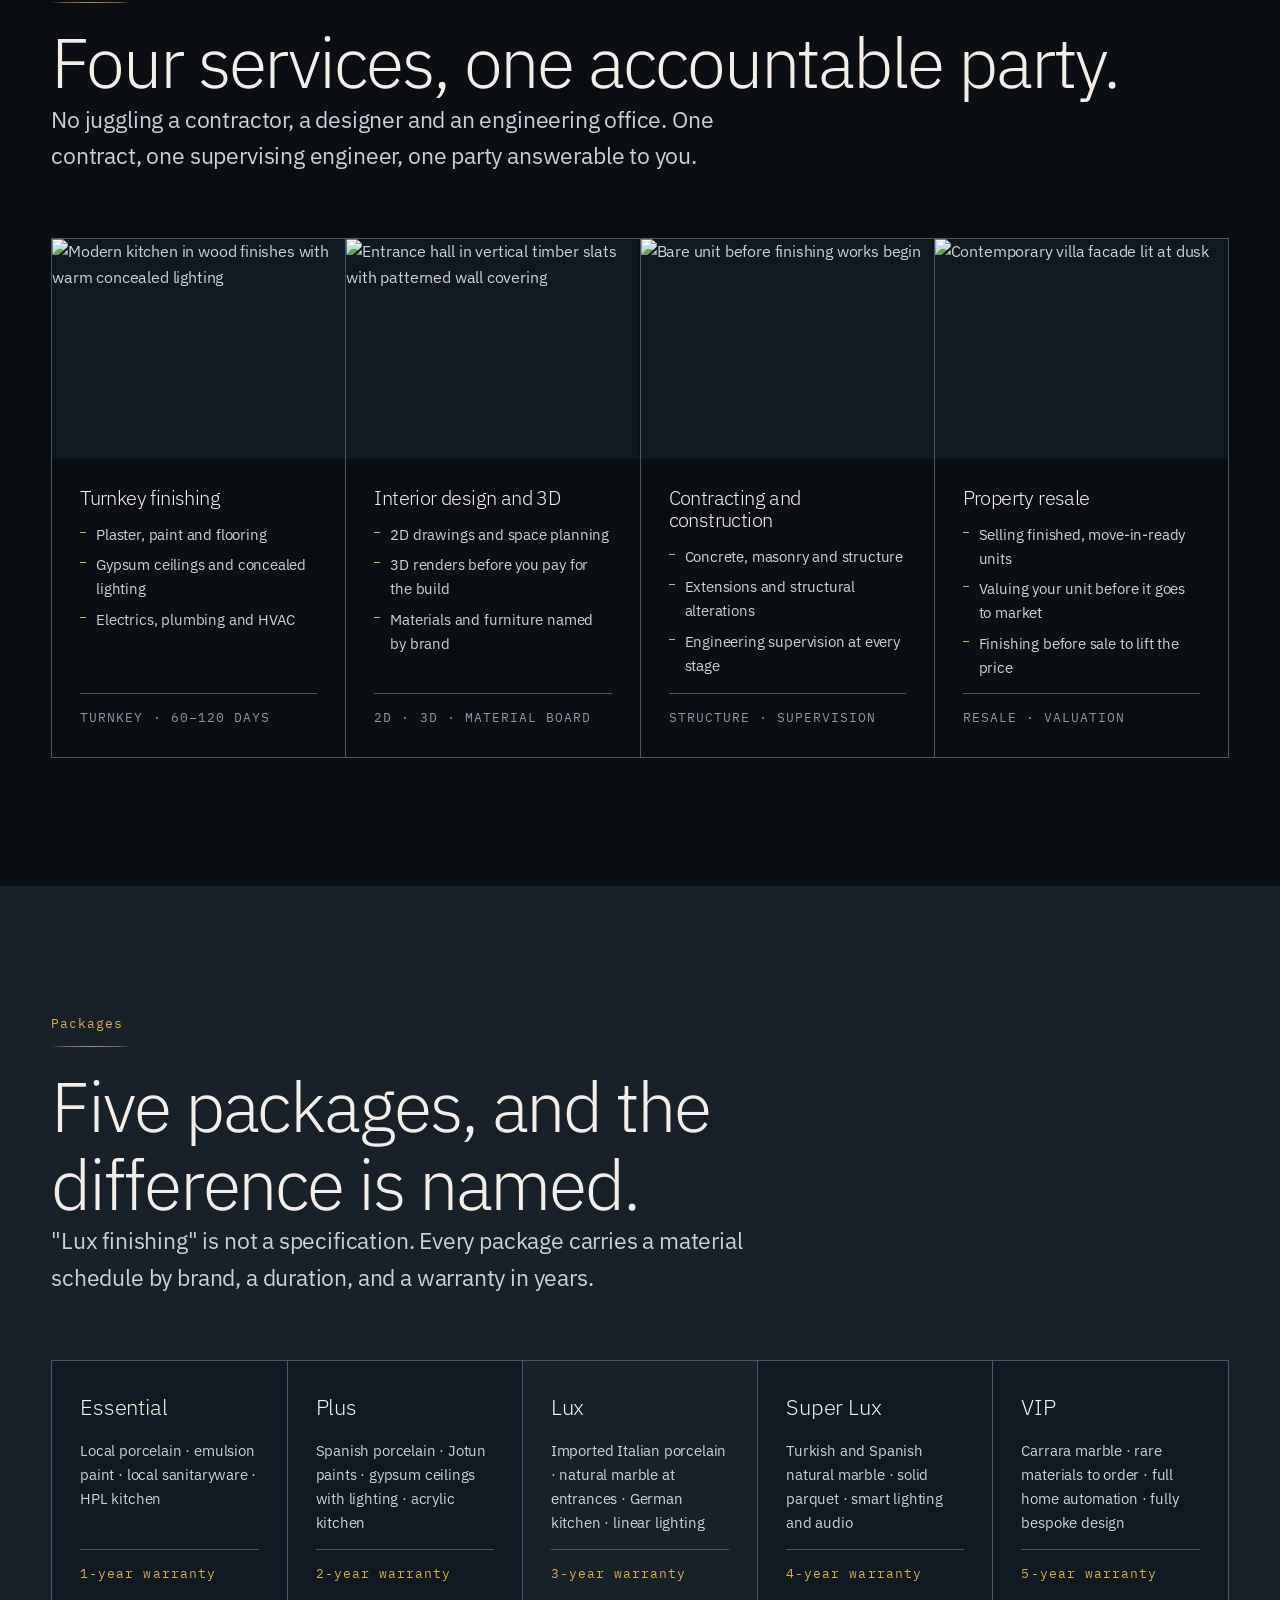
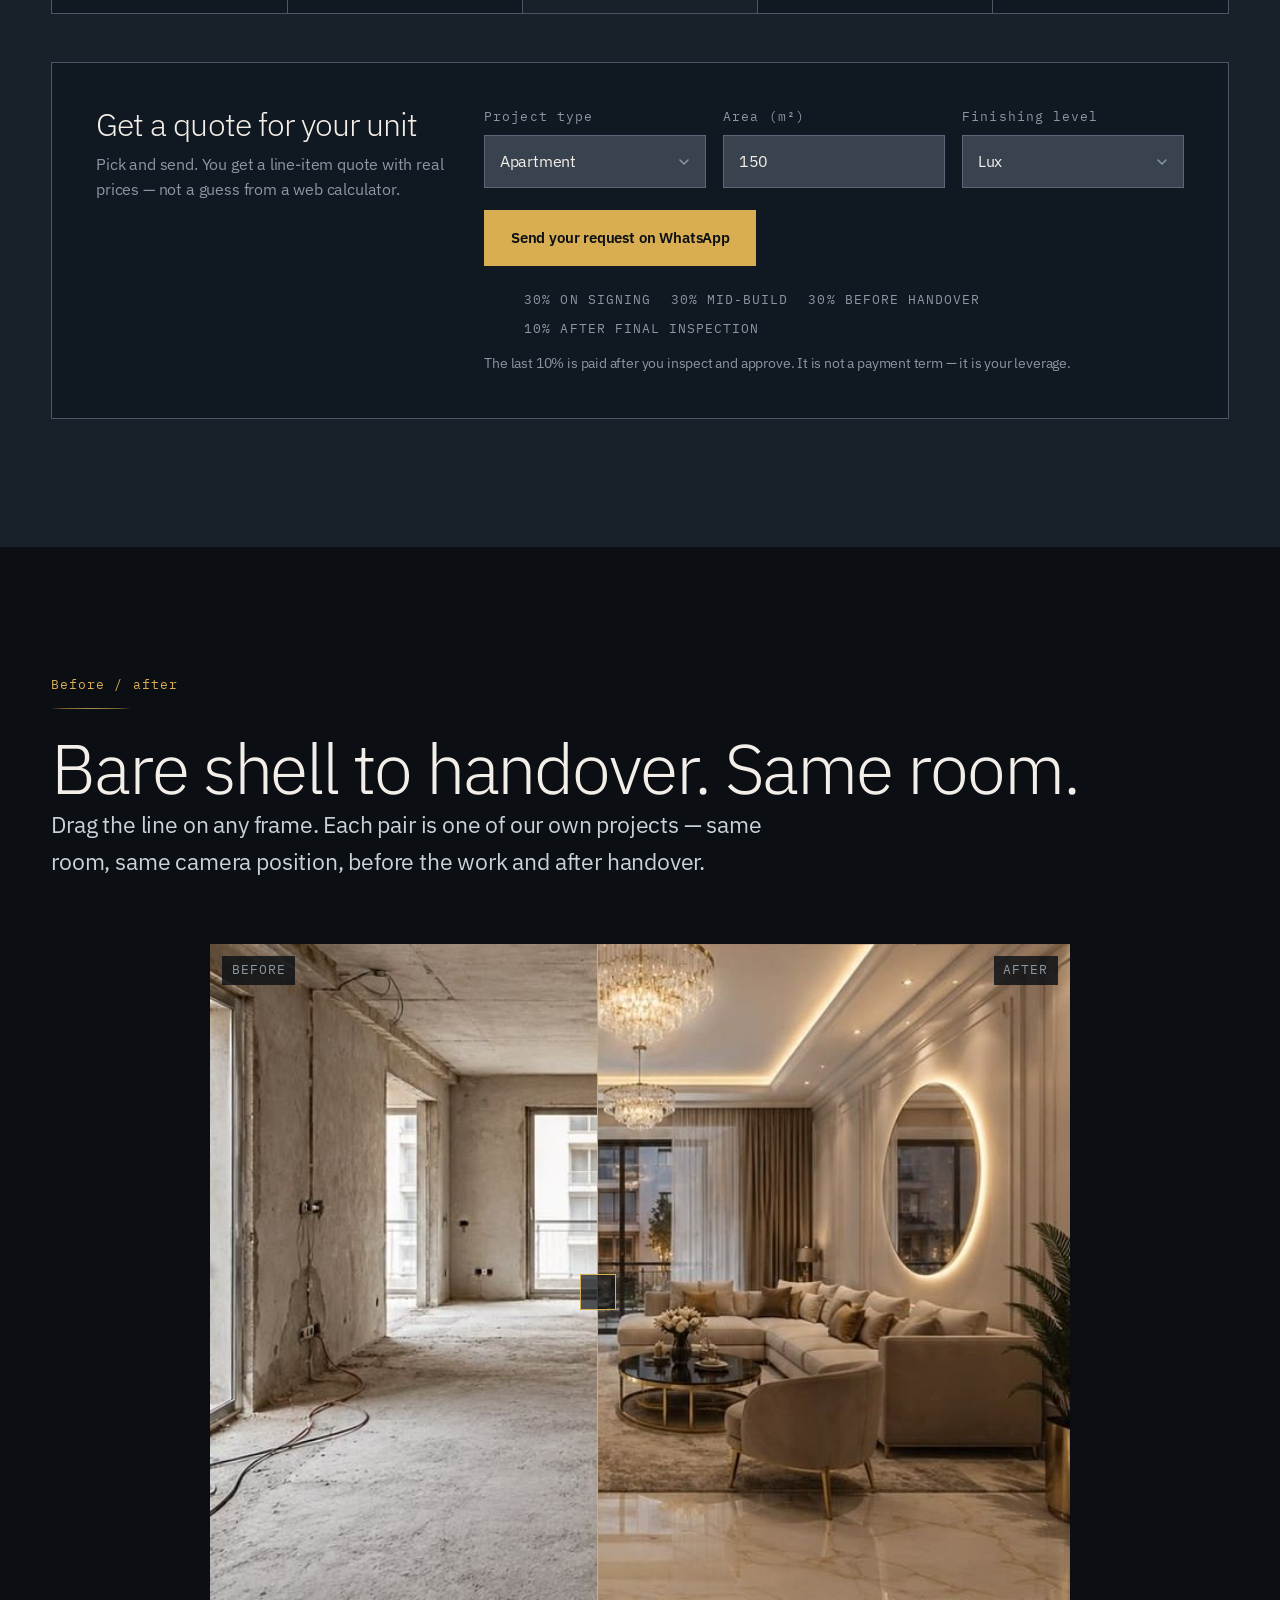
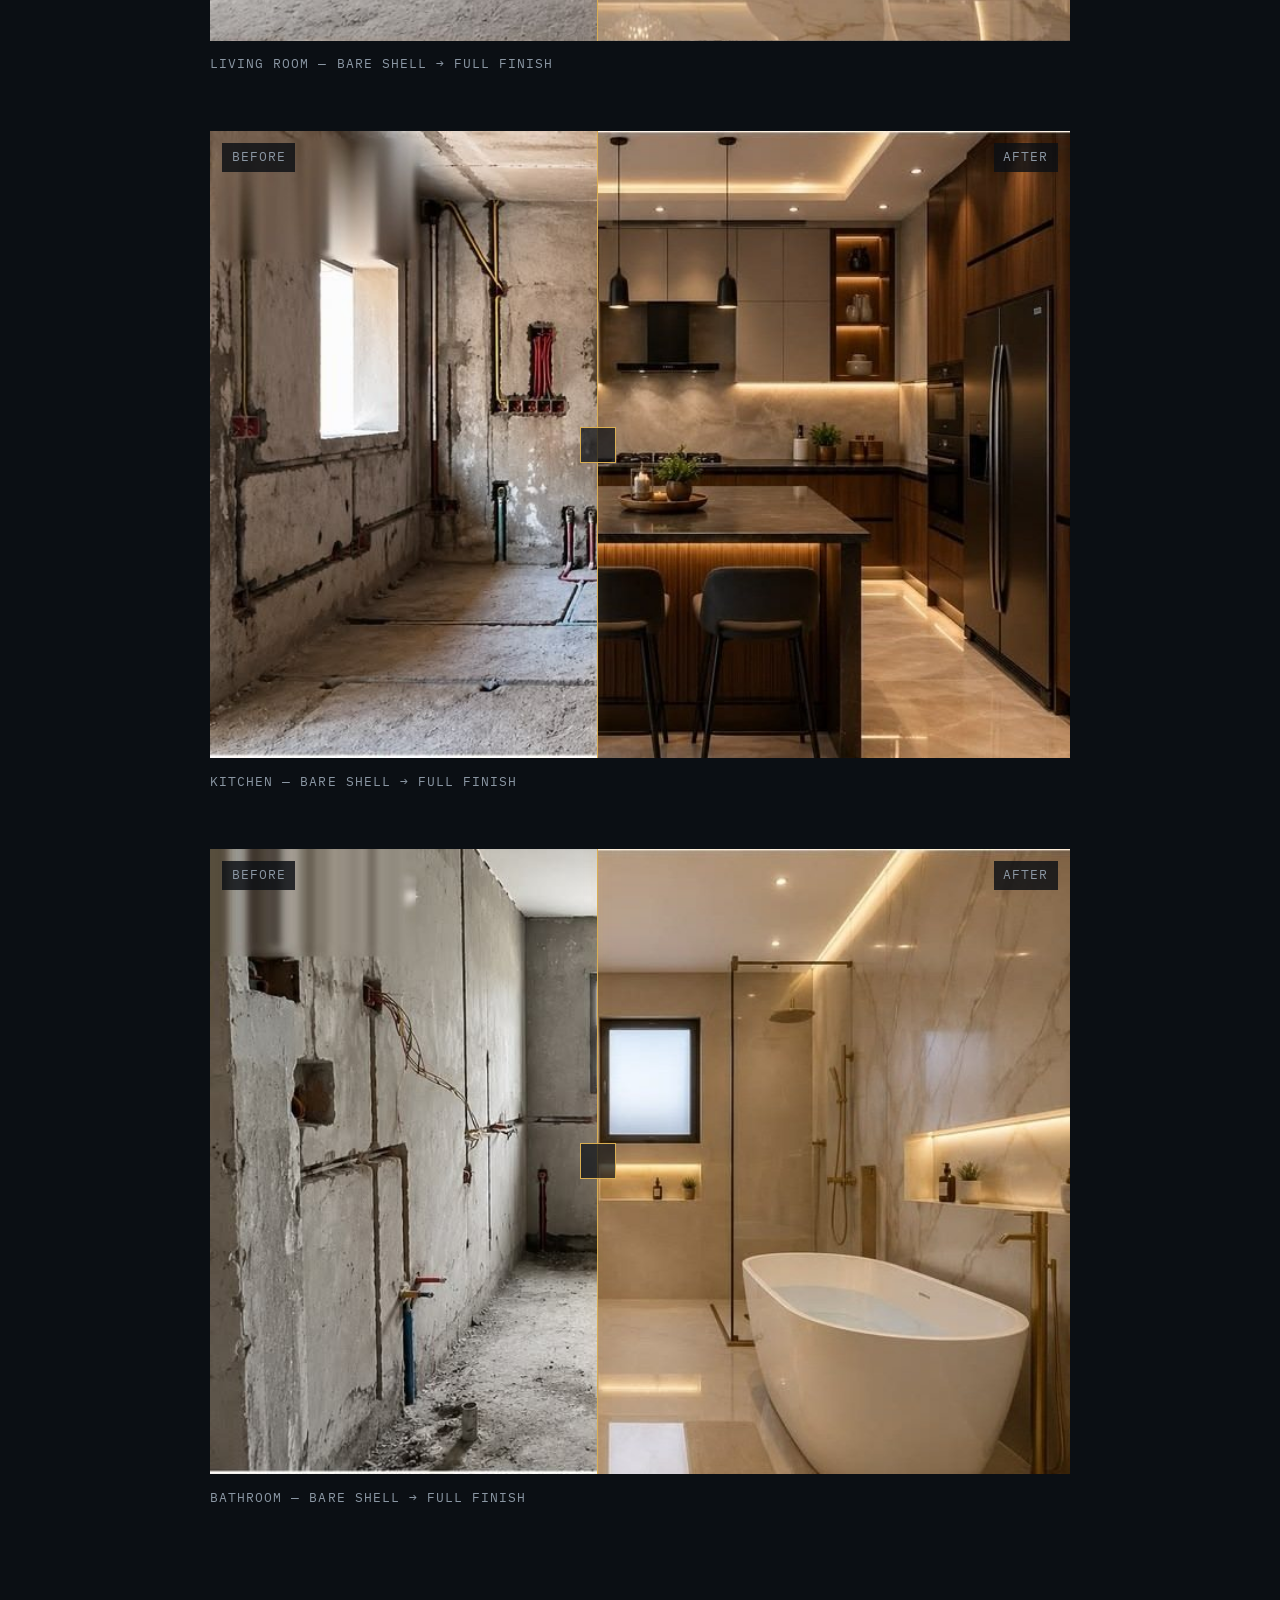
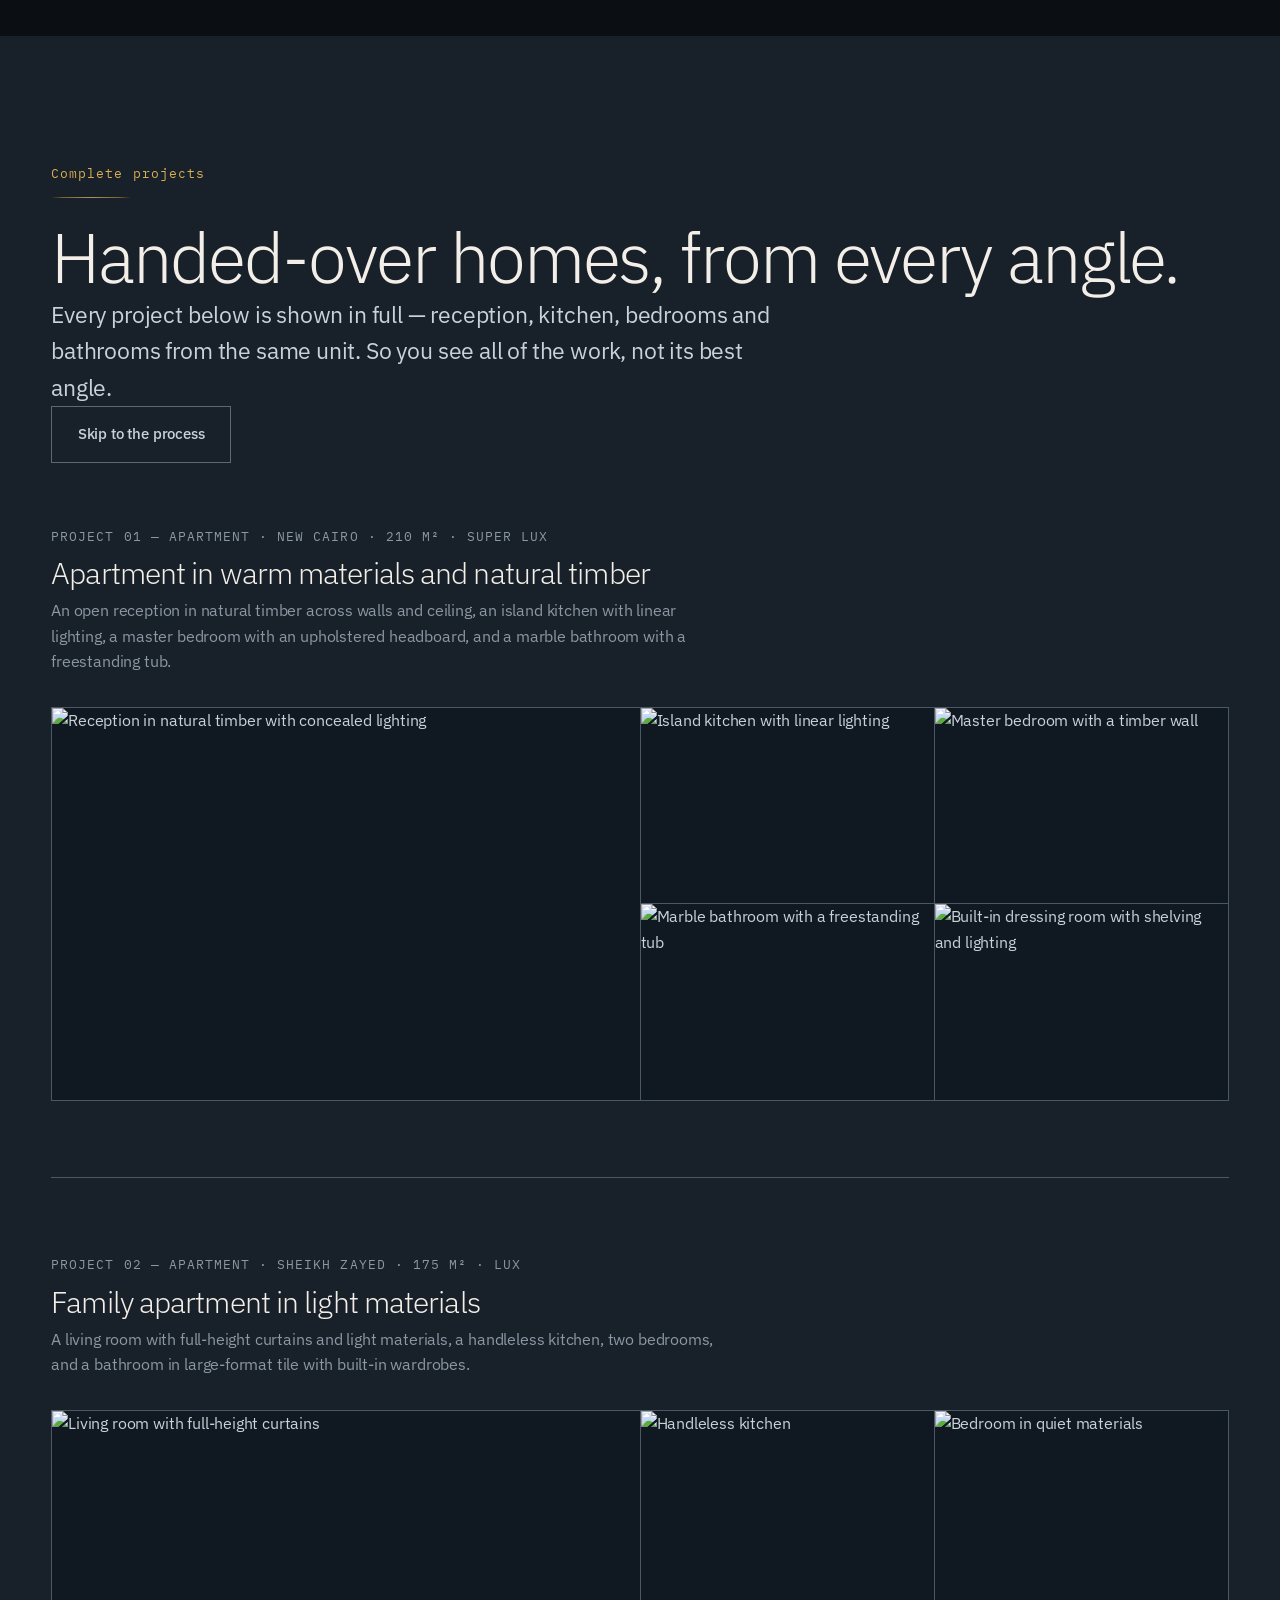
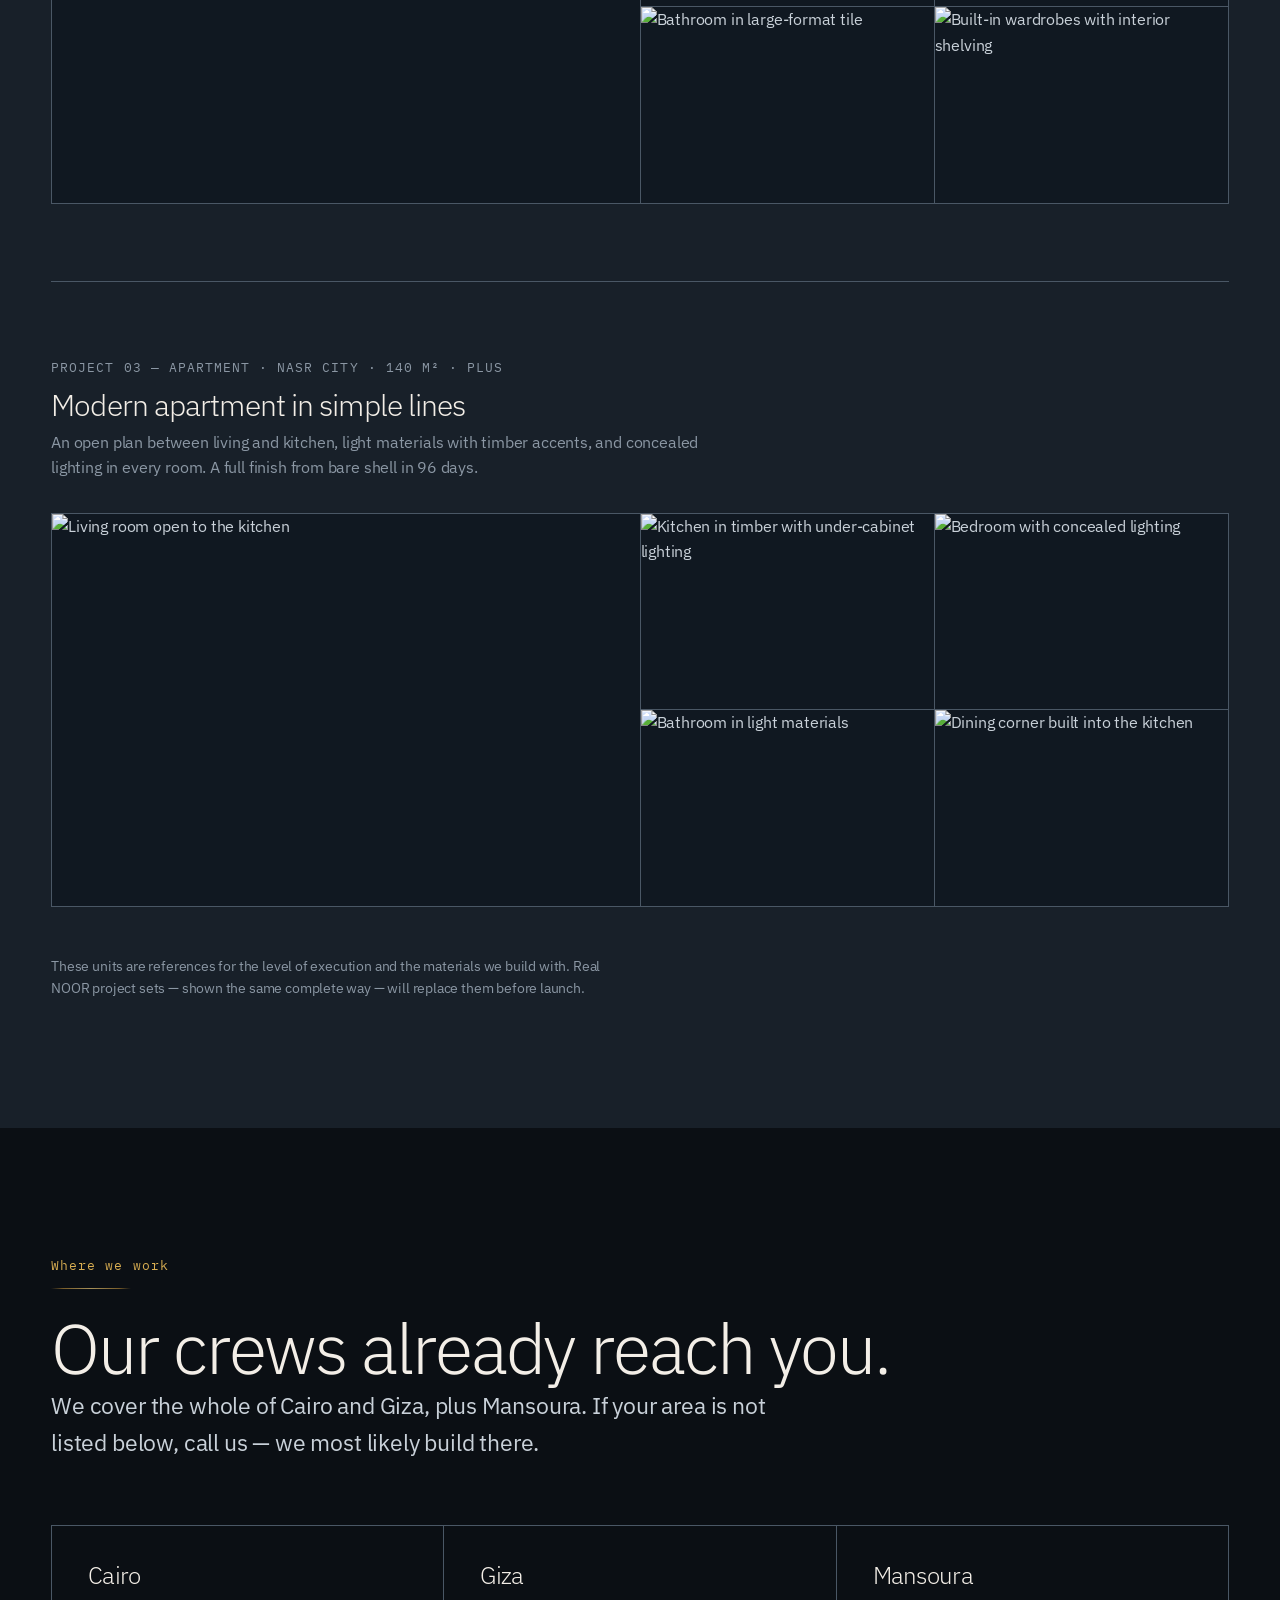
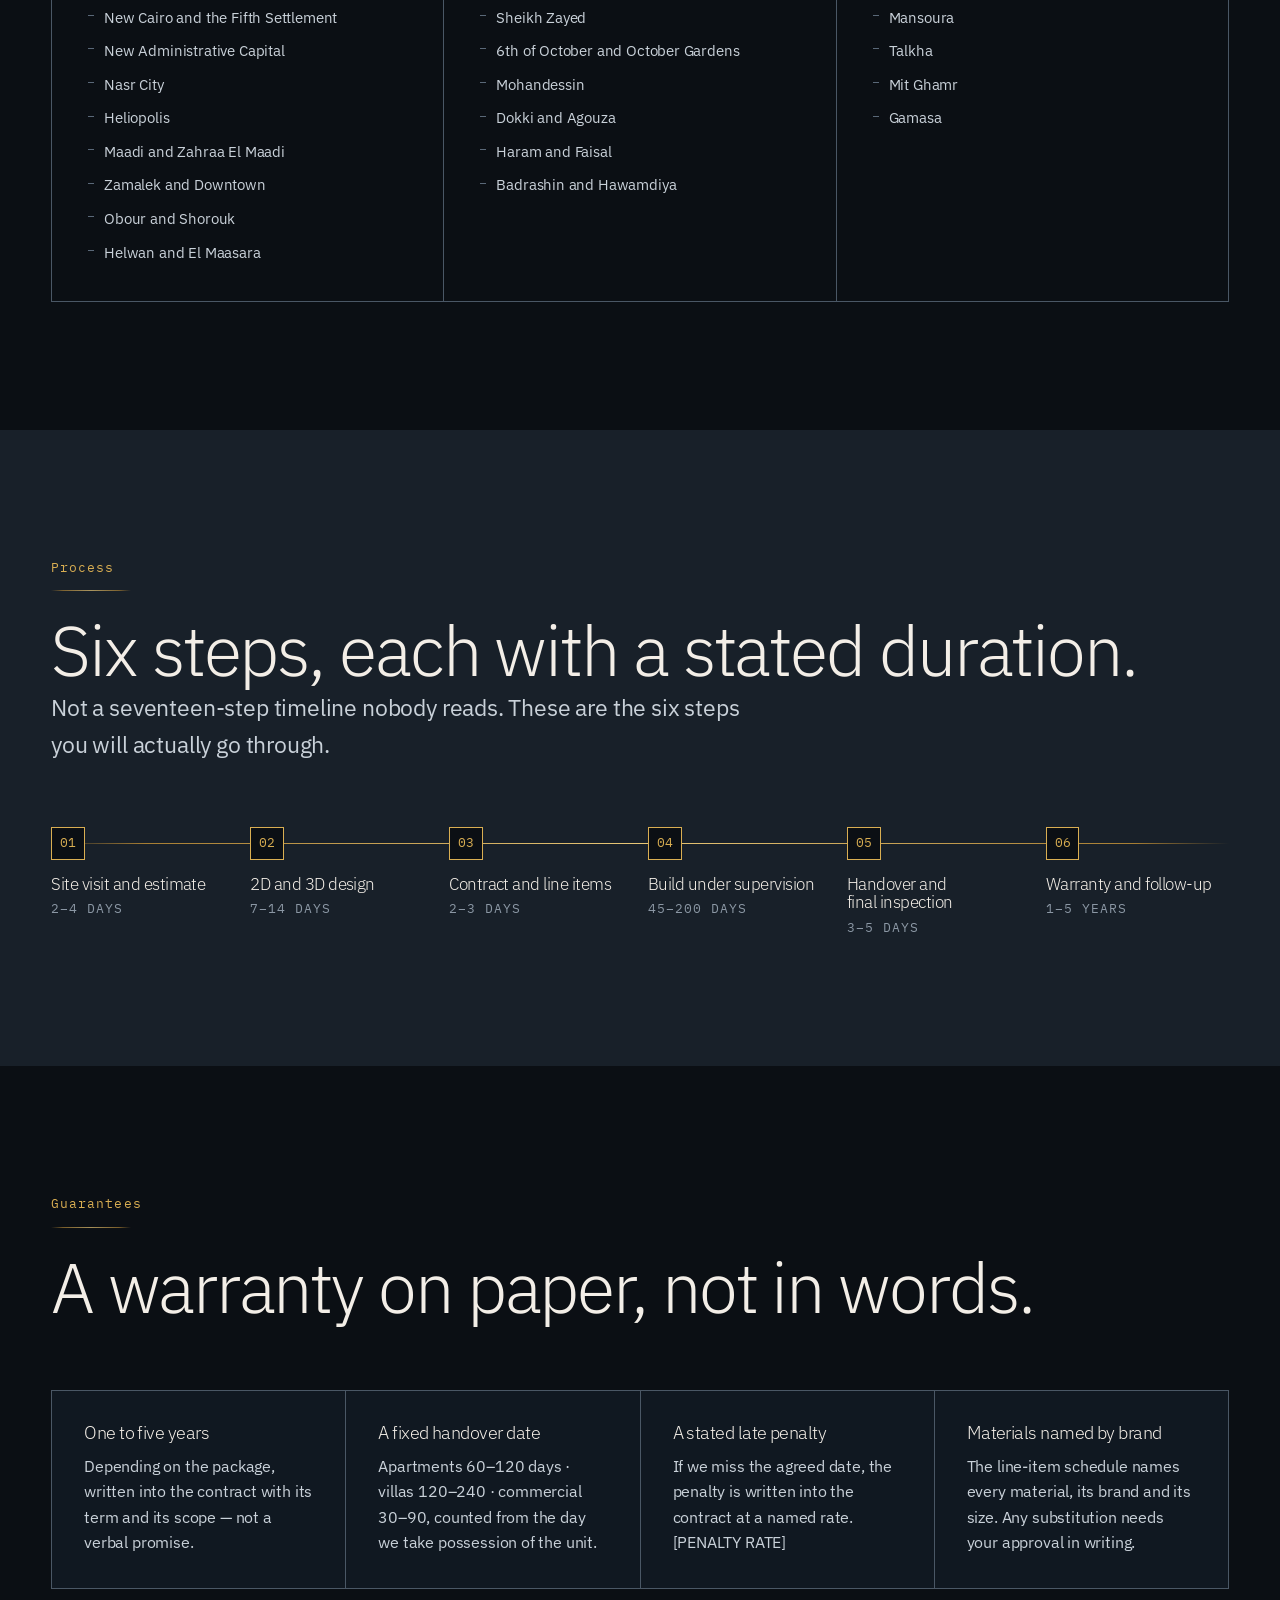
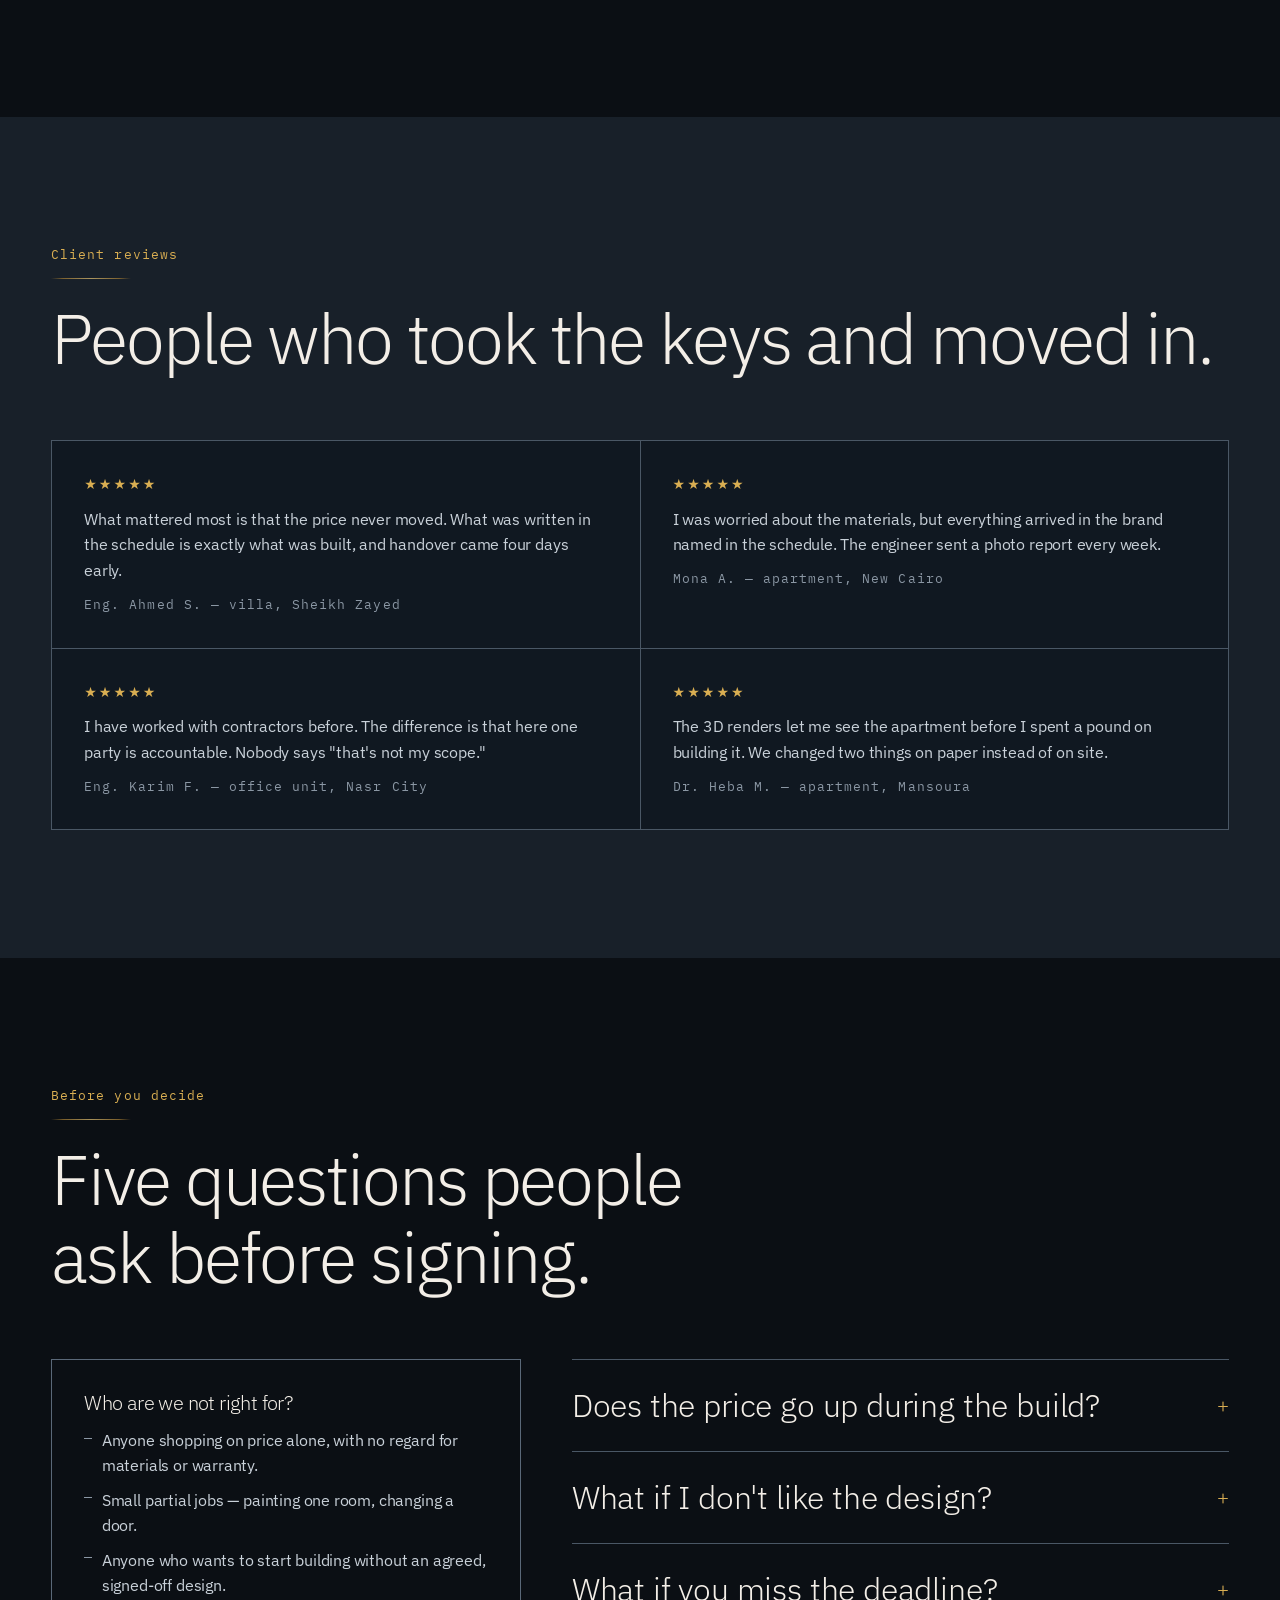
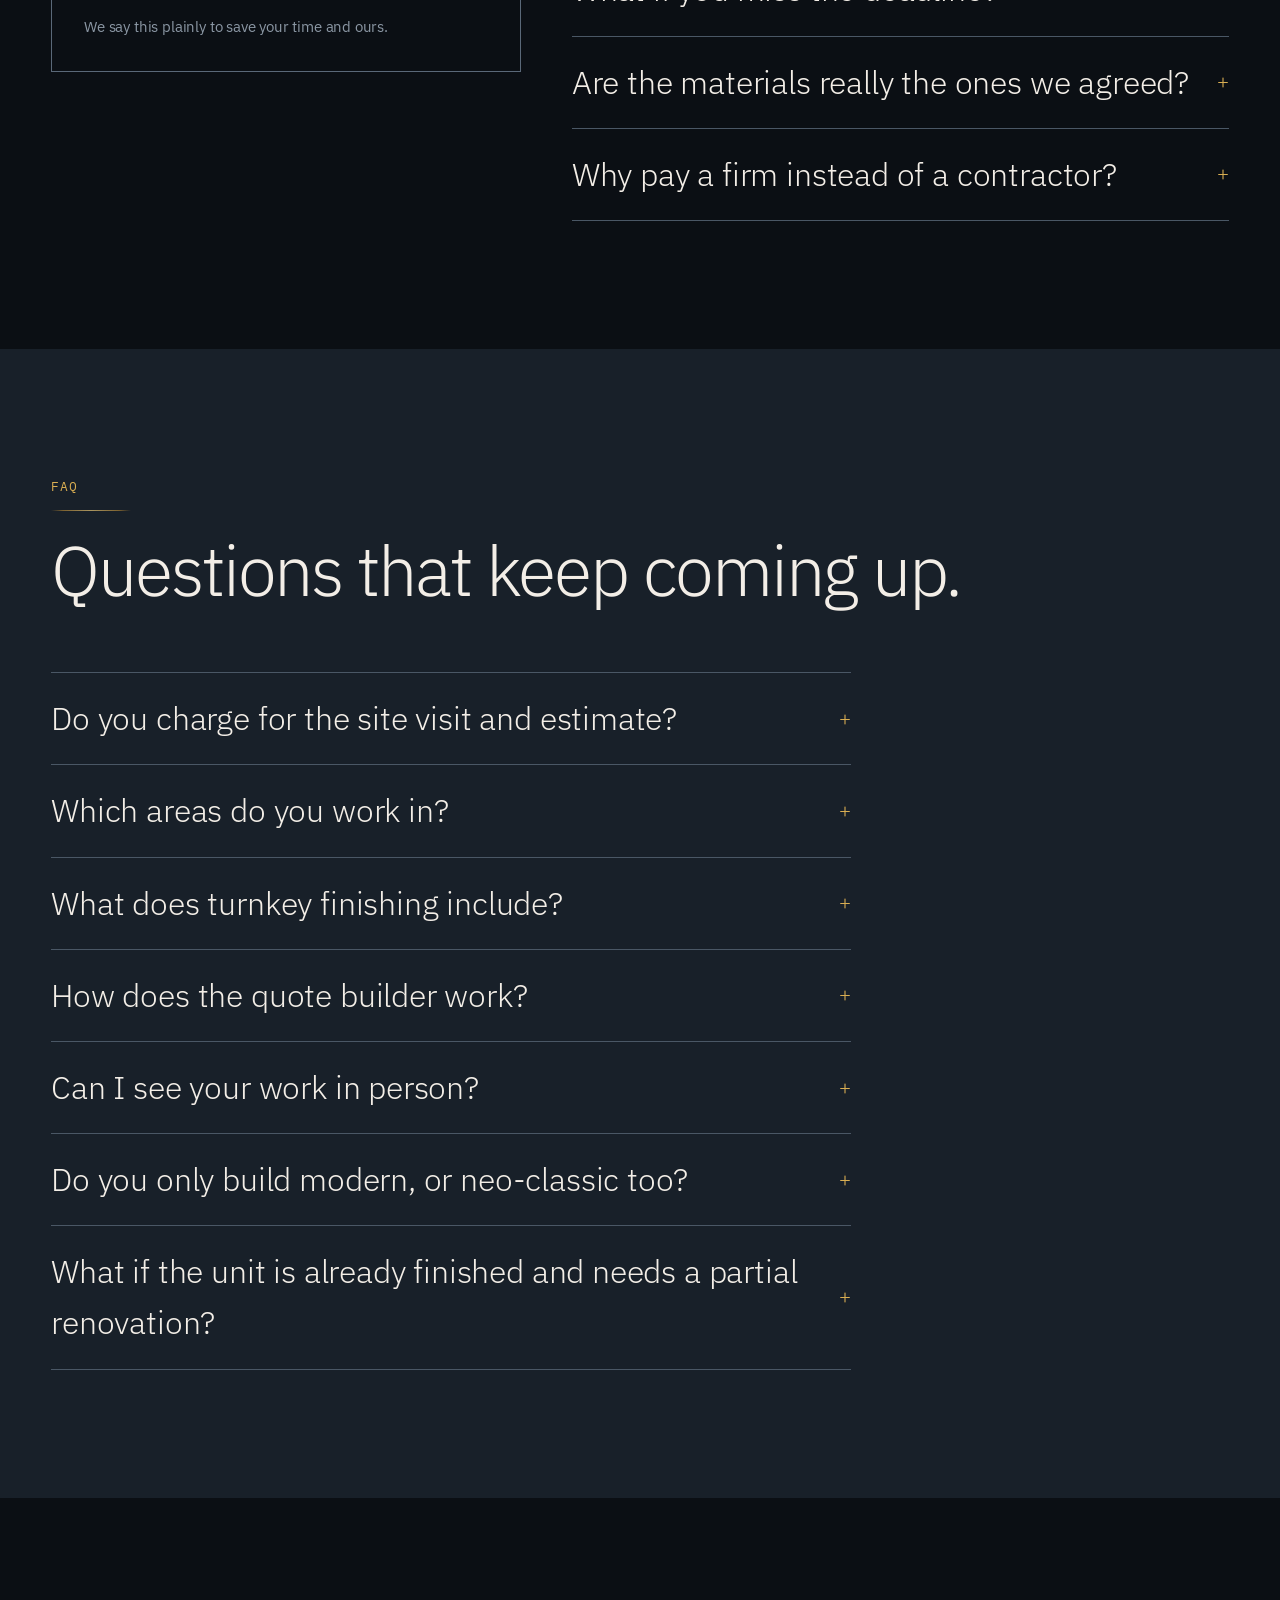
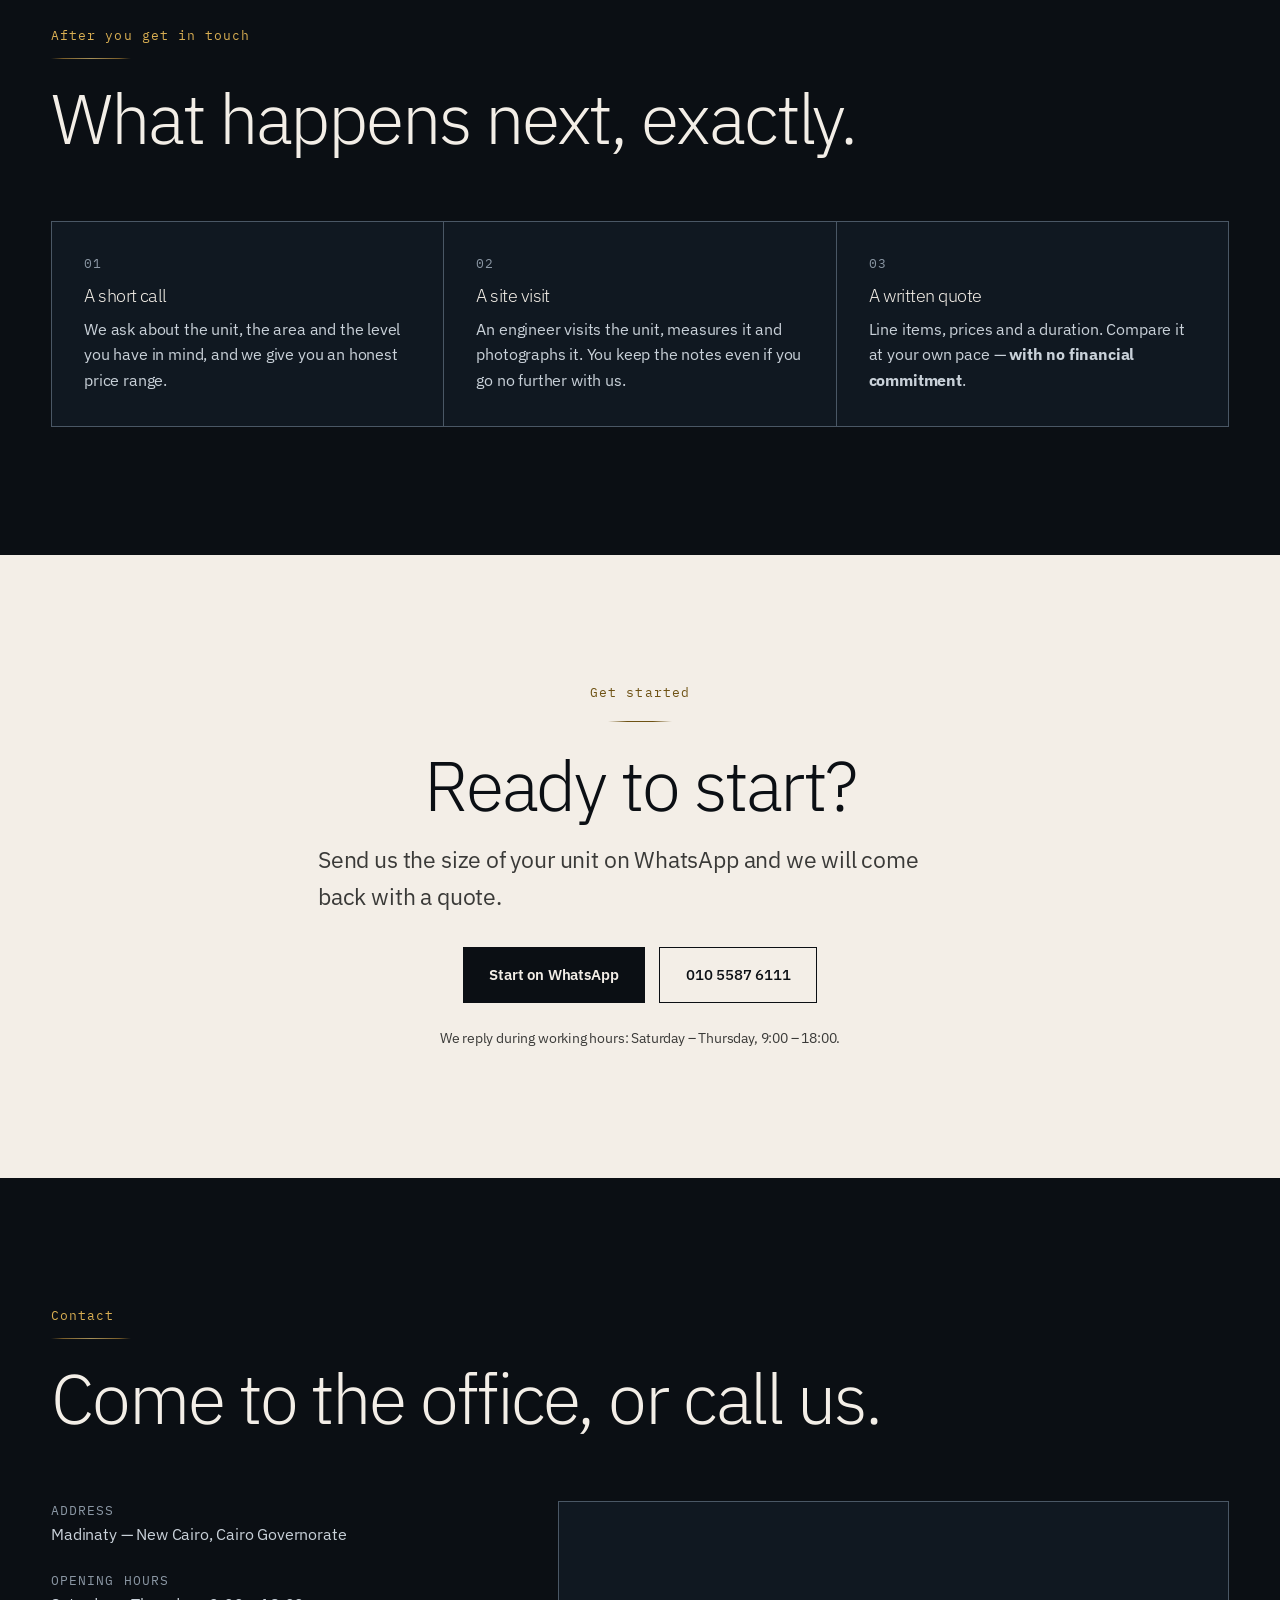
==== commit 50abb8f1: "Restore before/after with three real NOOR handovers Living room, kitchen and bathroom, each shot fro" ====
--- a/en/index.html
+++ b/en/index.html
@@ -23,7 +23,7 @@
 <link rel="preconnect" href="https://images.pexels.com">
 <link rel="preconnect" href="https://images.unsplash.com">
 <link rel="stylesheet" href="https://fonts.googleapis.com/css2?family=Alexandria:wght@200..700&family=IBM+Plex+Mono:wght@400;500&family=IBM+Plex+Sans+Arabic:wght@300;400;500;600&family=IBM+Plex+Sans:wght@300;400;500;600&display=swap">
-<link rel="stylesheet" href="../assets/css/noor.css?v=6">
+<link rel="stylesheet" href="../assets/css/noor.css?v=7">
 <script>document.documentElement.classList.add('js')</script>
 </head>
 <body>
@@ -294,15 +294,50 @@
   </div>
 </section>
 
-<!-- ── S5 · BEFORE / AFTER — deliberately disabled ─────────────────────
-     This section needs two frames of the SAME room, same angle, same lens:
-     one on bare shell, one finished. Free stock libraries hold no such pairs
-     — every shoot is either all-raw or all-finished — and pairing two
-     different places is obvious at a glance and costs the page its credibility.
-     The markup, CSS and JS all still work. Once a real handover is shot from
-     one fixed position, uncomment this and drop in the two new srcs.
-     The original block is in git — see commit "Park the before/after comparator".
--->
+<!-- ── S5 · BEFORE / AFTER — real NOOR handovers ──────────────────────── -->
+<section id="before-after">
+  <div class="wrap">
+    <div class="sec-head">
+      <span class="eyebrow">Before / after</span>
+      <div class="gold-rule" aria-hidden="true"></div>
+      <h2>Bare shell to handover. Same room.</h2>
+      <p class="lead">Drag the line on any frame. Each pair is one of our own projects — same room, same camera position, before the work and after handover.</p>
+    </div>
+
+    <div class="cmp-stack">
+      <figure class="cmp cmp--solo" style="--ar:736/596">
+        <div class="cmp__frame">
+          <img src="../assets/img/ba/living-before.jpg" alt="A living room on bare shell: concrete walls, exposed first-fix wiring, unscreeded floor" width="736" height="596" loading="lazy" decoding="async">
+          <img class="cmp__after" src="../assets/img/ba/living-after.jpg" alt="The same living room at handover: marble floor, coved gypsum ceiling, crystal chandelier" width="736" height="596" loading="lazy" decoding="async">
+          <span class="cmp__bar" aria-hidden="true"></span>
+          <div class="cmp__tags meta"><span class="cmp__tag">Before</span><span class="cmp__tag">After</span></div>
+          <input class="cmp__handle" type="range" min="0" max="100" value="45" aria-label="Drag to compare before and after — Living room">
+        </div>
+        <figcaption class="cmp__cap meta">Living room — <bdi dir="ltr">BARE SHELL → FULL FINISH</bdi></figcaption>
+      </figure>
+      <figure class="cmp cmp--solo" style="--ar:736/537">
+        <div class="cmp__frame">
+          <img src="../assets/img/ba/kitchen-before.jpg" alt="A kitchen on bare shell: plumbing and wiring chased into the walls before plaster" width="736" height="537" loading="lazy" decoding="async">
+          <img class="cmp__after" src="../assets/img/ba/kitchen-after.jpg" alt="The same kitchen at handover: timber units, black stone tops, island and under-cabinet light" width="736" height="537" loading="lazy" decoding="async">
+          <span class="cmp__bar" aria-hidden="true"></span>
+          <div class="cmp__tags meta"><span class="cmp__tag">Before</span><span class="cmp__tag">After</span></div>
+          <input class="cmp__handle" type="range" min="0" max="100" value="45" aria-label="Drag to compare before and after — Kitchen">
+        </div>
+        <figcaption class="cmp__cap meta">Kitchen — <bdi dir="ltr">BARE SHELL → FULL FINISH</bdi></figcaption>
+      </figure>
+      <figure class="cmp cmp--solo" style="--ar:736/535">
+        <div class="cmp__frame">
+          <img src="../assets/img/ba/bath-before.jpg" alt="A bathroom on bare shell: exposed supply pipes and concrete walls" width="736" height="535" loading="lazy" decoding="async">
+          <img class="cmp__after" src="../assets/img/ba/bath-after.jpg" alt="The same bathroom at handover: pale marble, freestanding tub, walk-in shower, brass fittings" width="736" height="535" loading="lazy" decoding="async">
+          <span class="cmp__bar" aria-hidden="true"></span>
+          <div class="cmp__tags meta"><span class="cmp__tag">Before</span><span class="cmp__tag">After</span></div>
+          <input class="cmp__handle" type="range" min="0" max="100" value="45" aria-label="Drag to compare before and after — Bathroom">
+        </div>
+        <figcaption class="cmp__cap meta">Bathroom — <bdi dir="ltr">BARE SHELL → FULL FINISH</bdi></figcaption>
+      </figure>
+    </div>
+  </div>
+</section>
 
 <!-- ── S6 · PORTFOLIO ─────────────────────────────────────────────────── -->
 <section id="work" class="band">
@@ -633,6 +668,6 @@
         integrity="sha384-wl5TeDVvOWt30Pbf8aSo2ZrzsOjddu3avOBvHe+p+OhJt9gP6w9YXmDkN5DK2/dF" crossorigin="anonymous"></script>
 <script src="https://cdnjs.cloudflare.com/ajax/libs/gsap/3.15.0/SplitText.min.js" defer
         integrity="sha384-SWJ0lLVRoipvHh59xj0pL7uC7Ih51F+5smaFtrG+2nr+TlDZU5SYJHmxfolbeNTr" crossorigin="anonymous"></script>
-<script src="../assets/js/noor.js?v=6" defer></script>
+<script src="../assets/js/noor.js?v=7" defer></script>
 </body>
 </html>
--- a/assets/css/noor.css
+++ b/assets/css/noor.css
@@ -579,8 +579,11 @@
 
 /* One comparator, full width — a real pair beats three mismatched ones. */
 .cmp { position: relative; }
-.cmp--solo { inline-size: min(100%, 1000px); margin-inline: auto; }
-.cmp__frame { position: relative; aspect-ratio: 3 / 2; overflow: hidden; background: var(--ink-800); }
+/* Capped near the source files' native 736px — these are handover photos, and
+   upscaling them further just makes the finish look soft. */
+.cmp--solo { inline-size: min(100%, 860px); margin-inline: auto; }
+.cmp-stack { display: grid; gap: clamp(2.25rem, 5vw, 3.5rem); }
+.cmp__frame { position: relative; aspect-ratio: var(--ar, 3 / 2); overflow: hidden; background: var(--ink-800); }
 .cmp__frame img { position: absolute; inset: 0; inline-size: 100%; block-size: 100%; object-fit: cover; }
 /* clip-path is physical. --x = how much of the frame BEFORE occupies, measured
    from the reading start; the flipped rule below is what makes RTL correct. */
